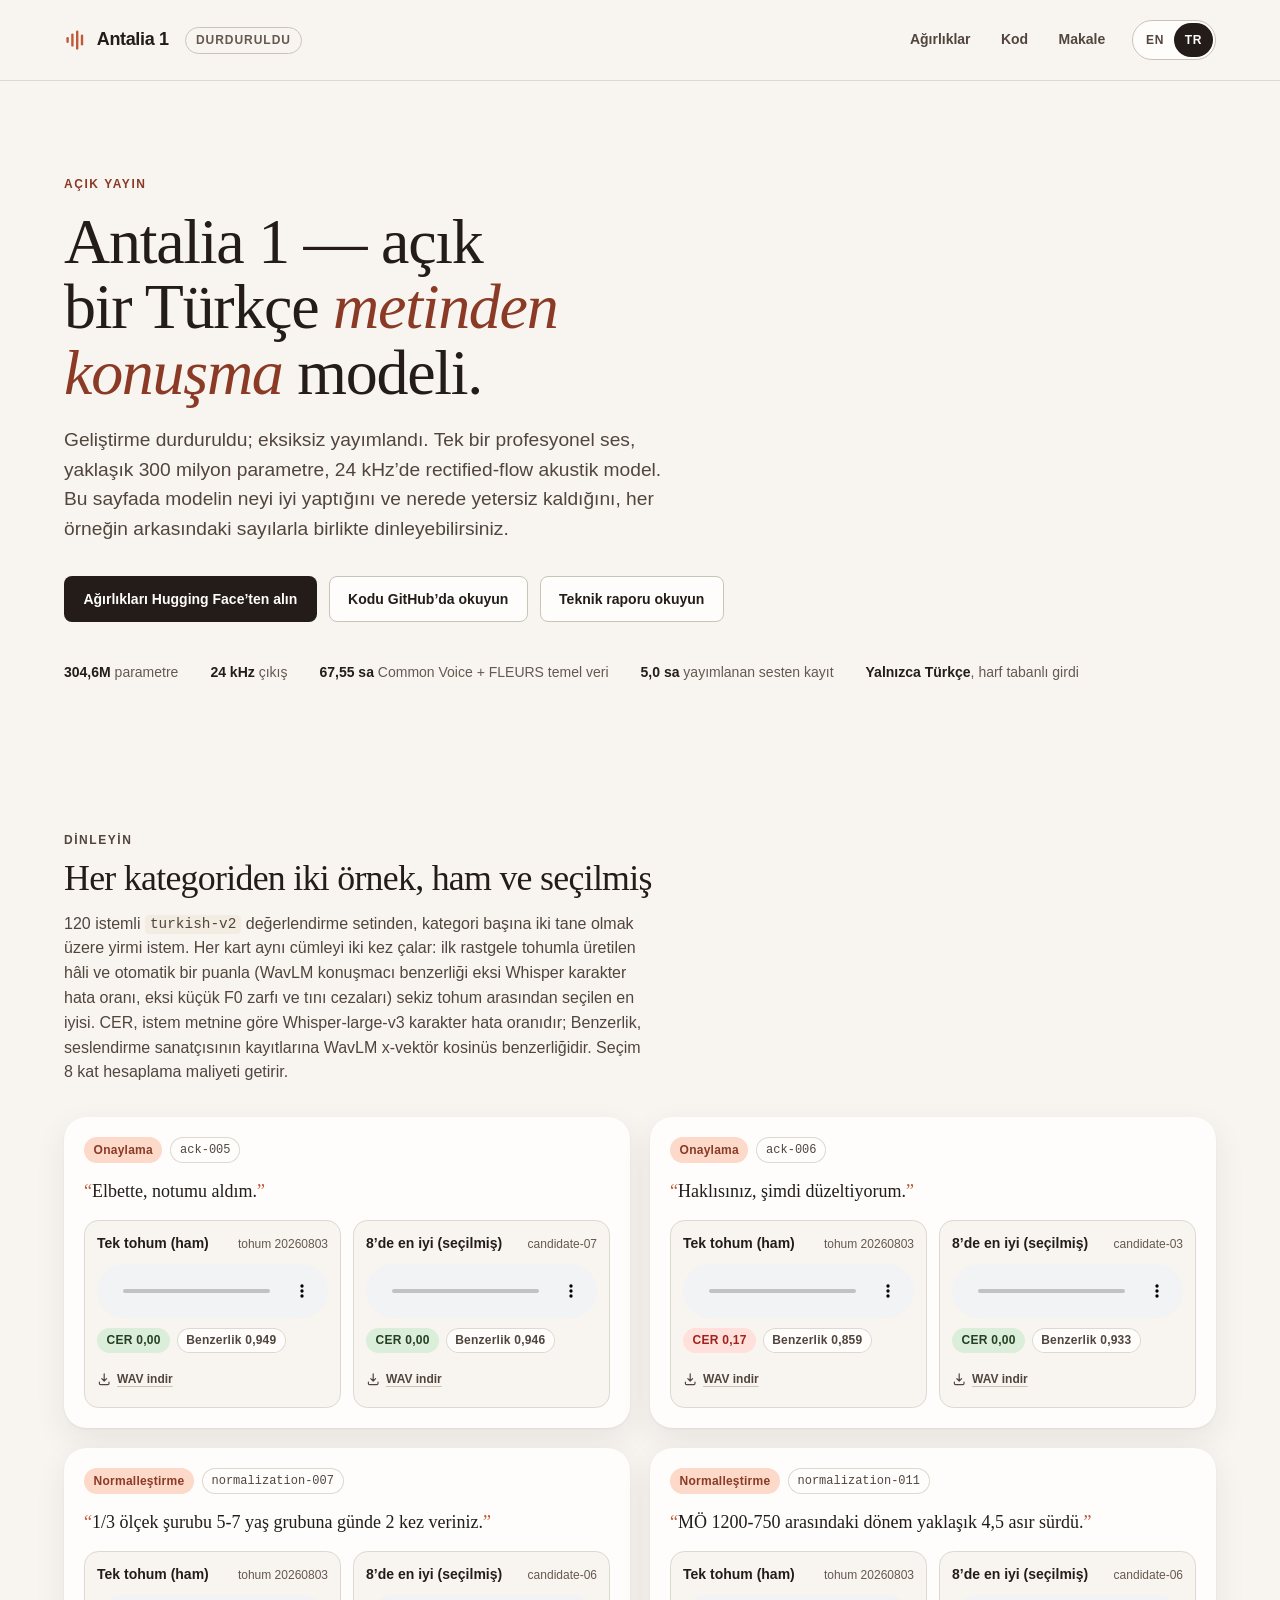
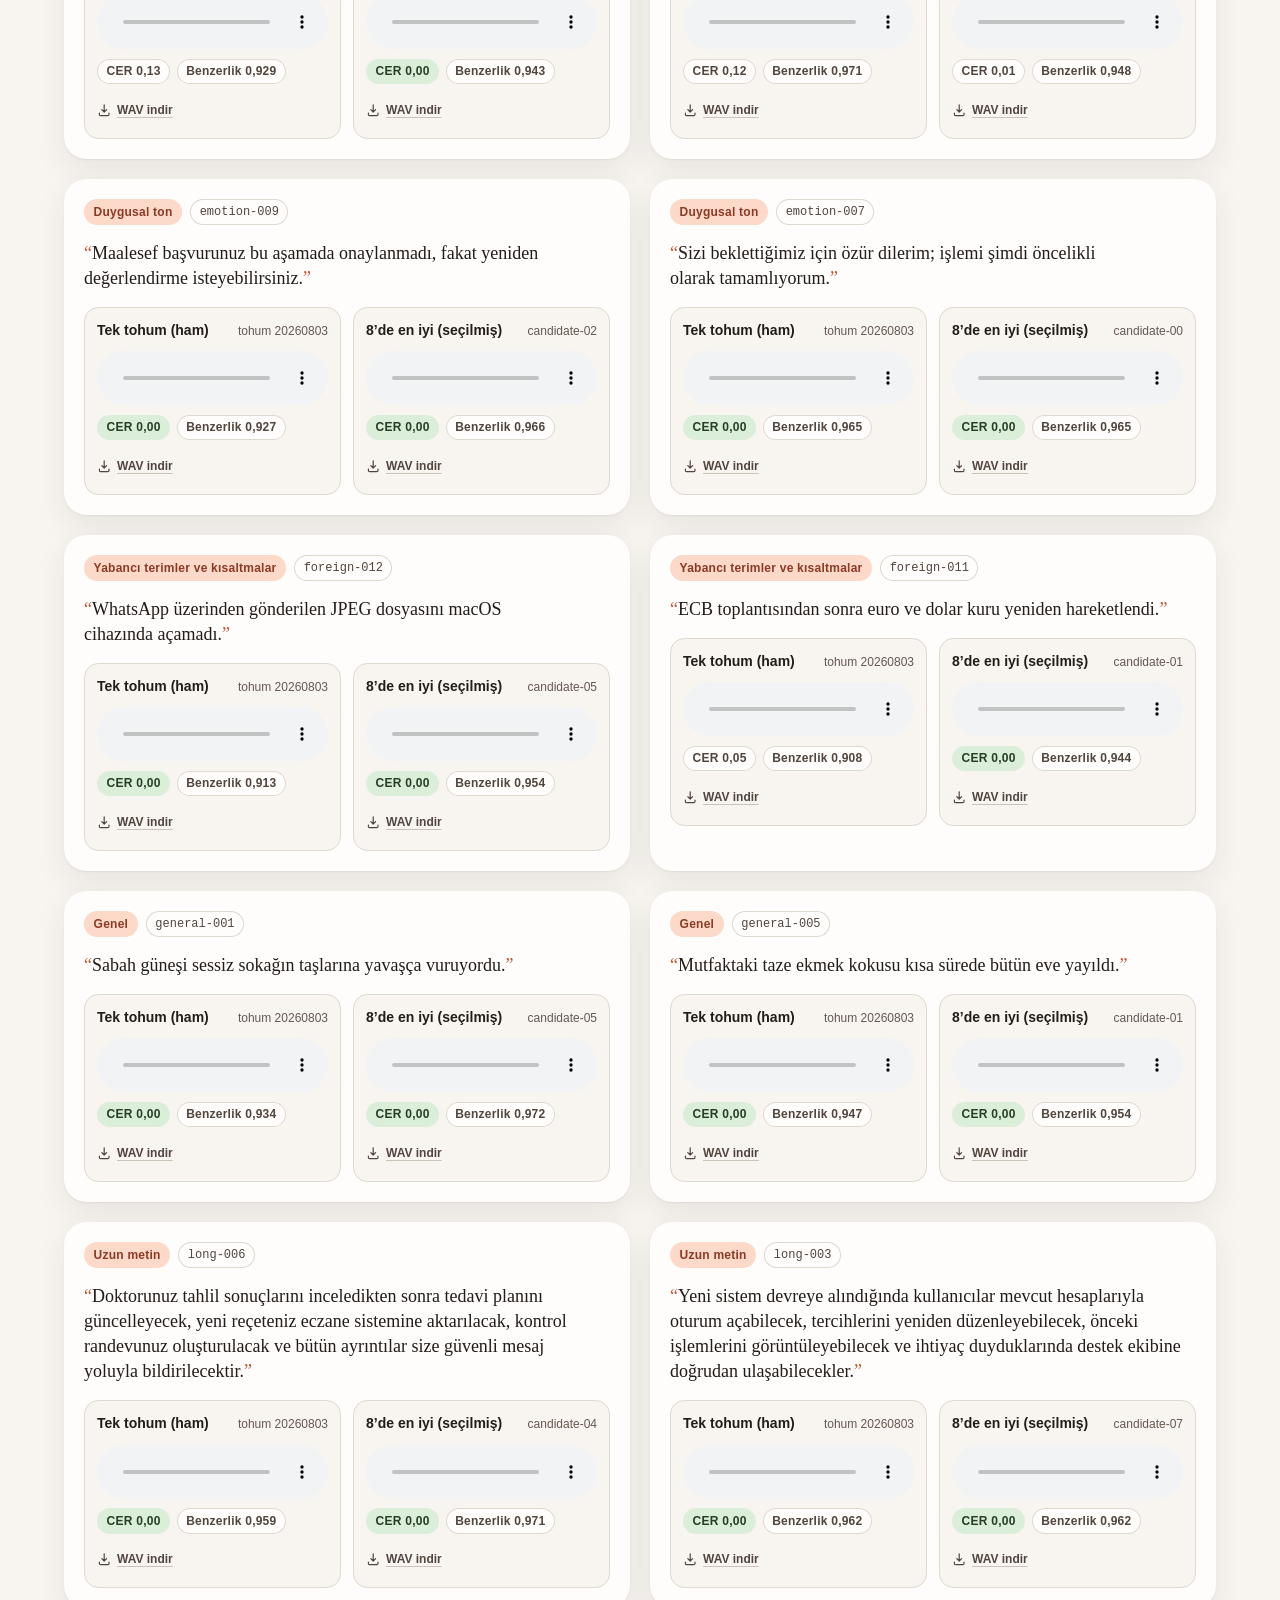
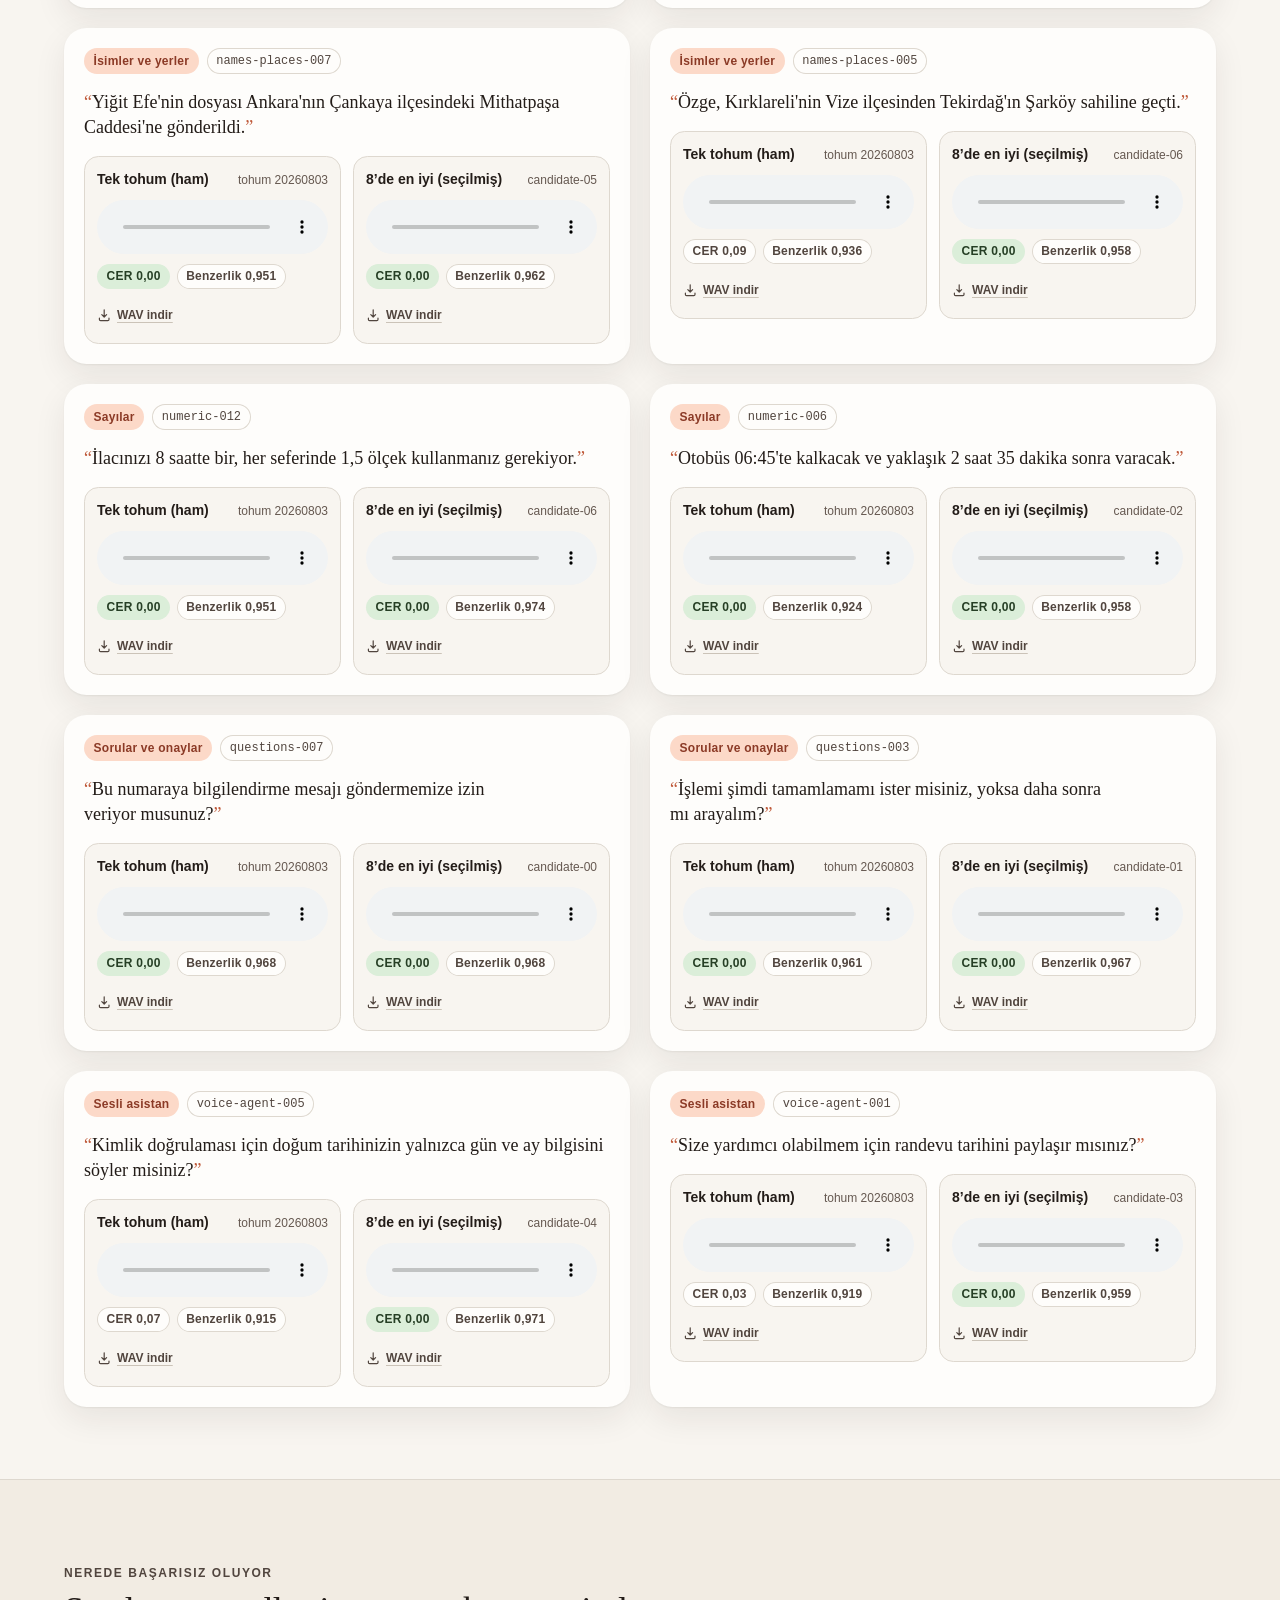
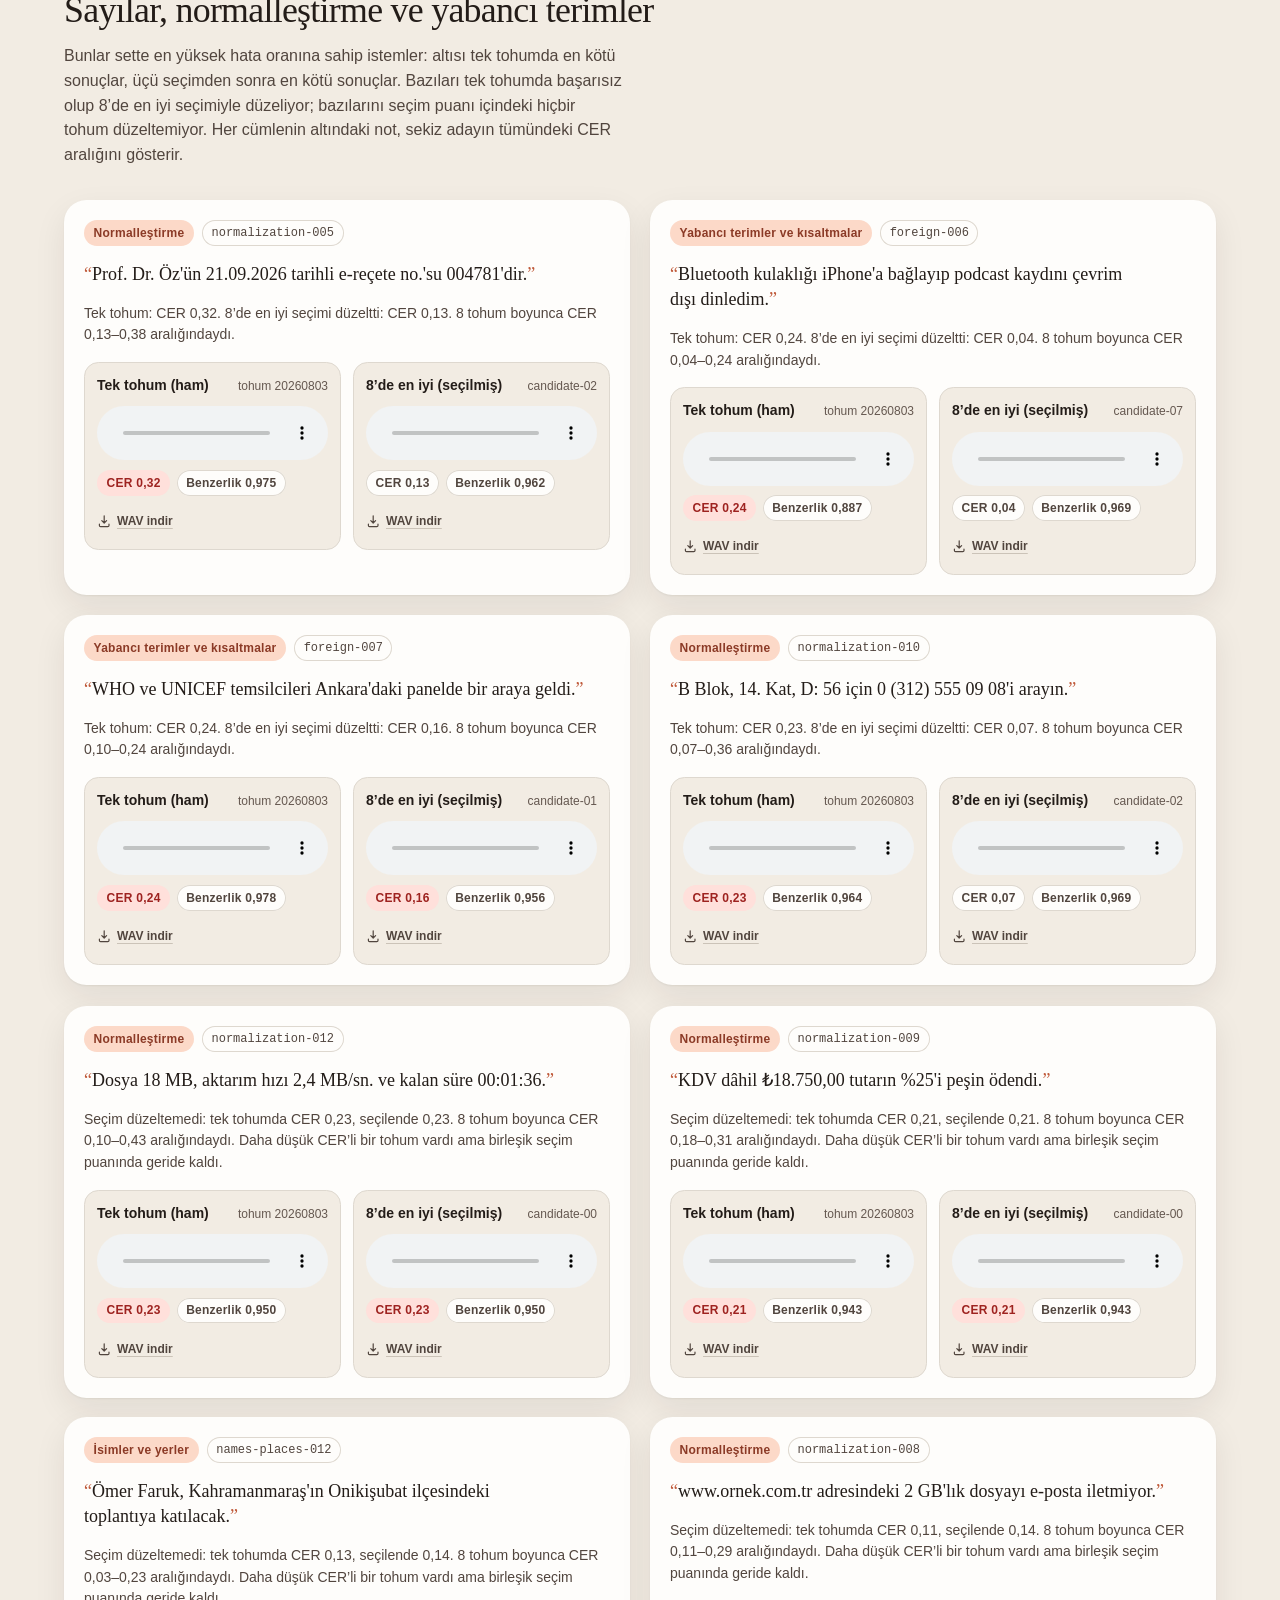
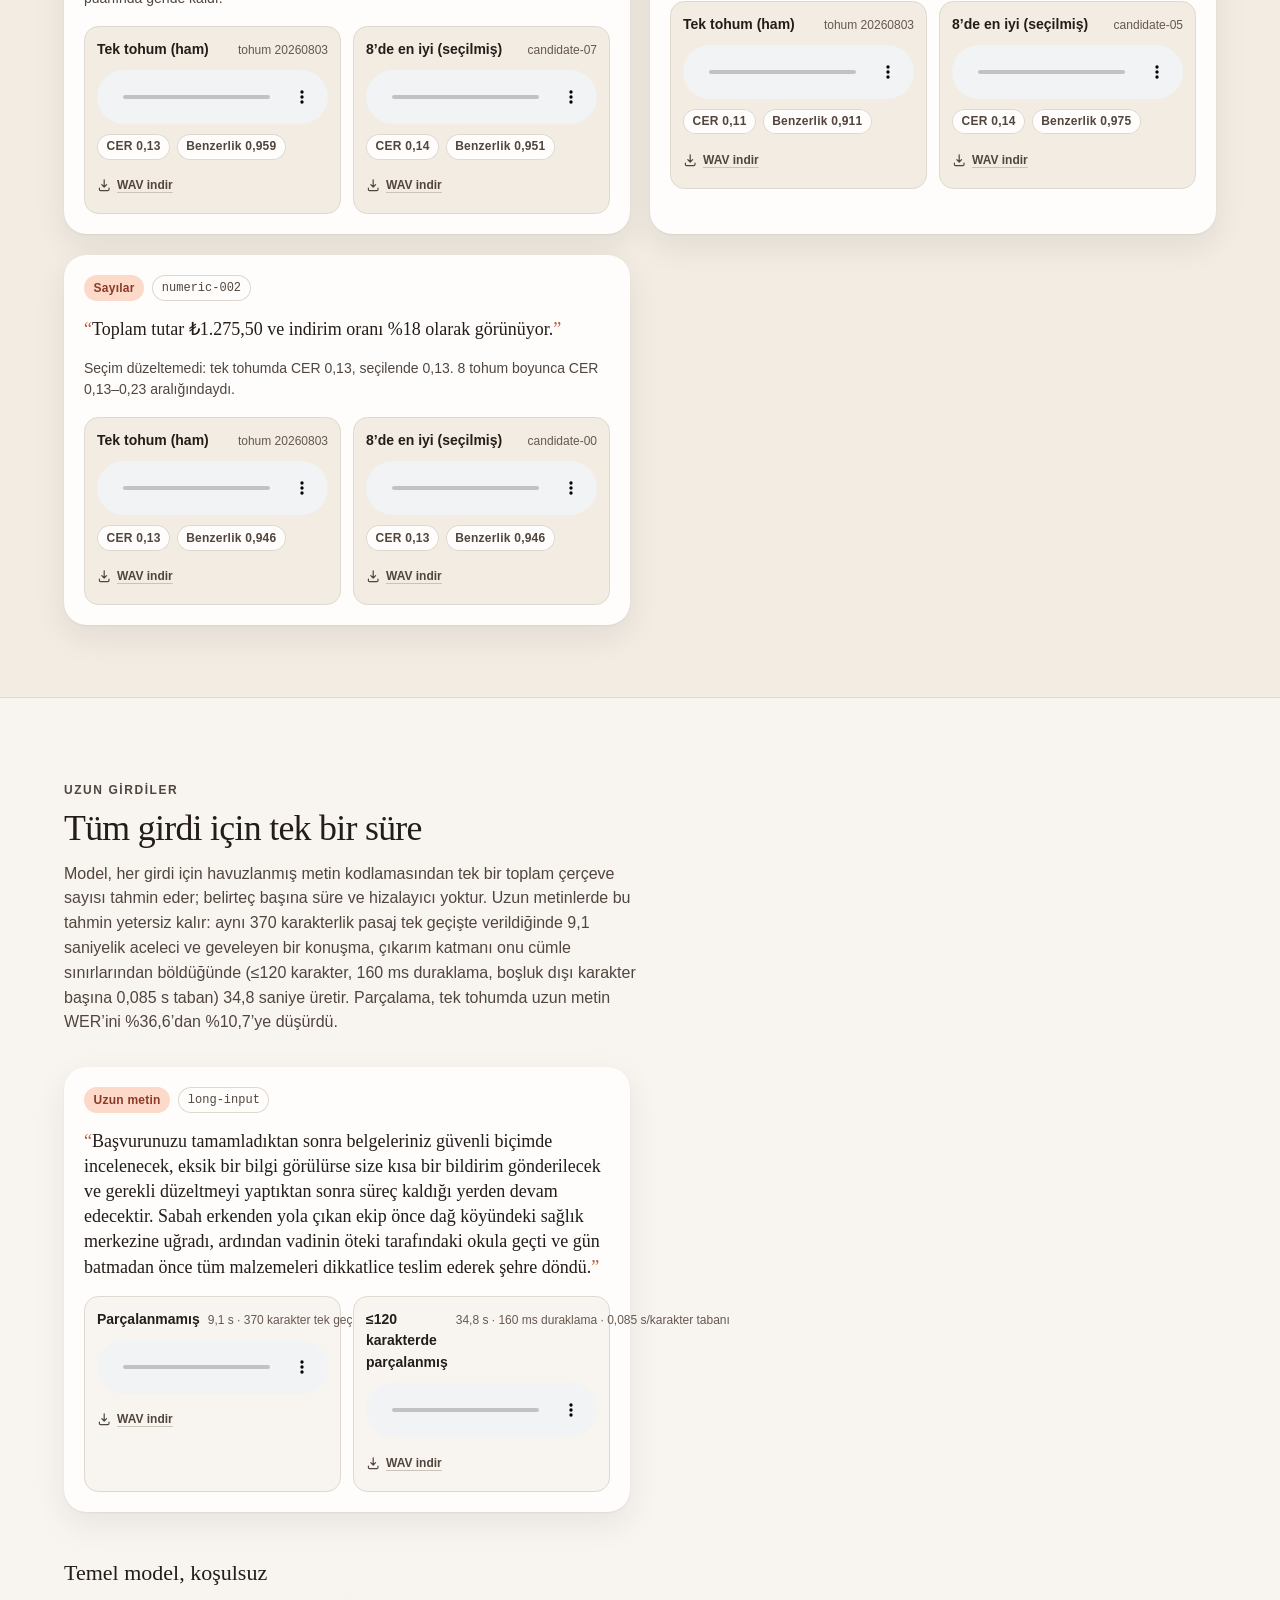
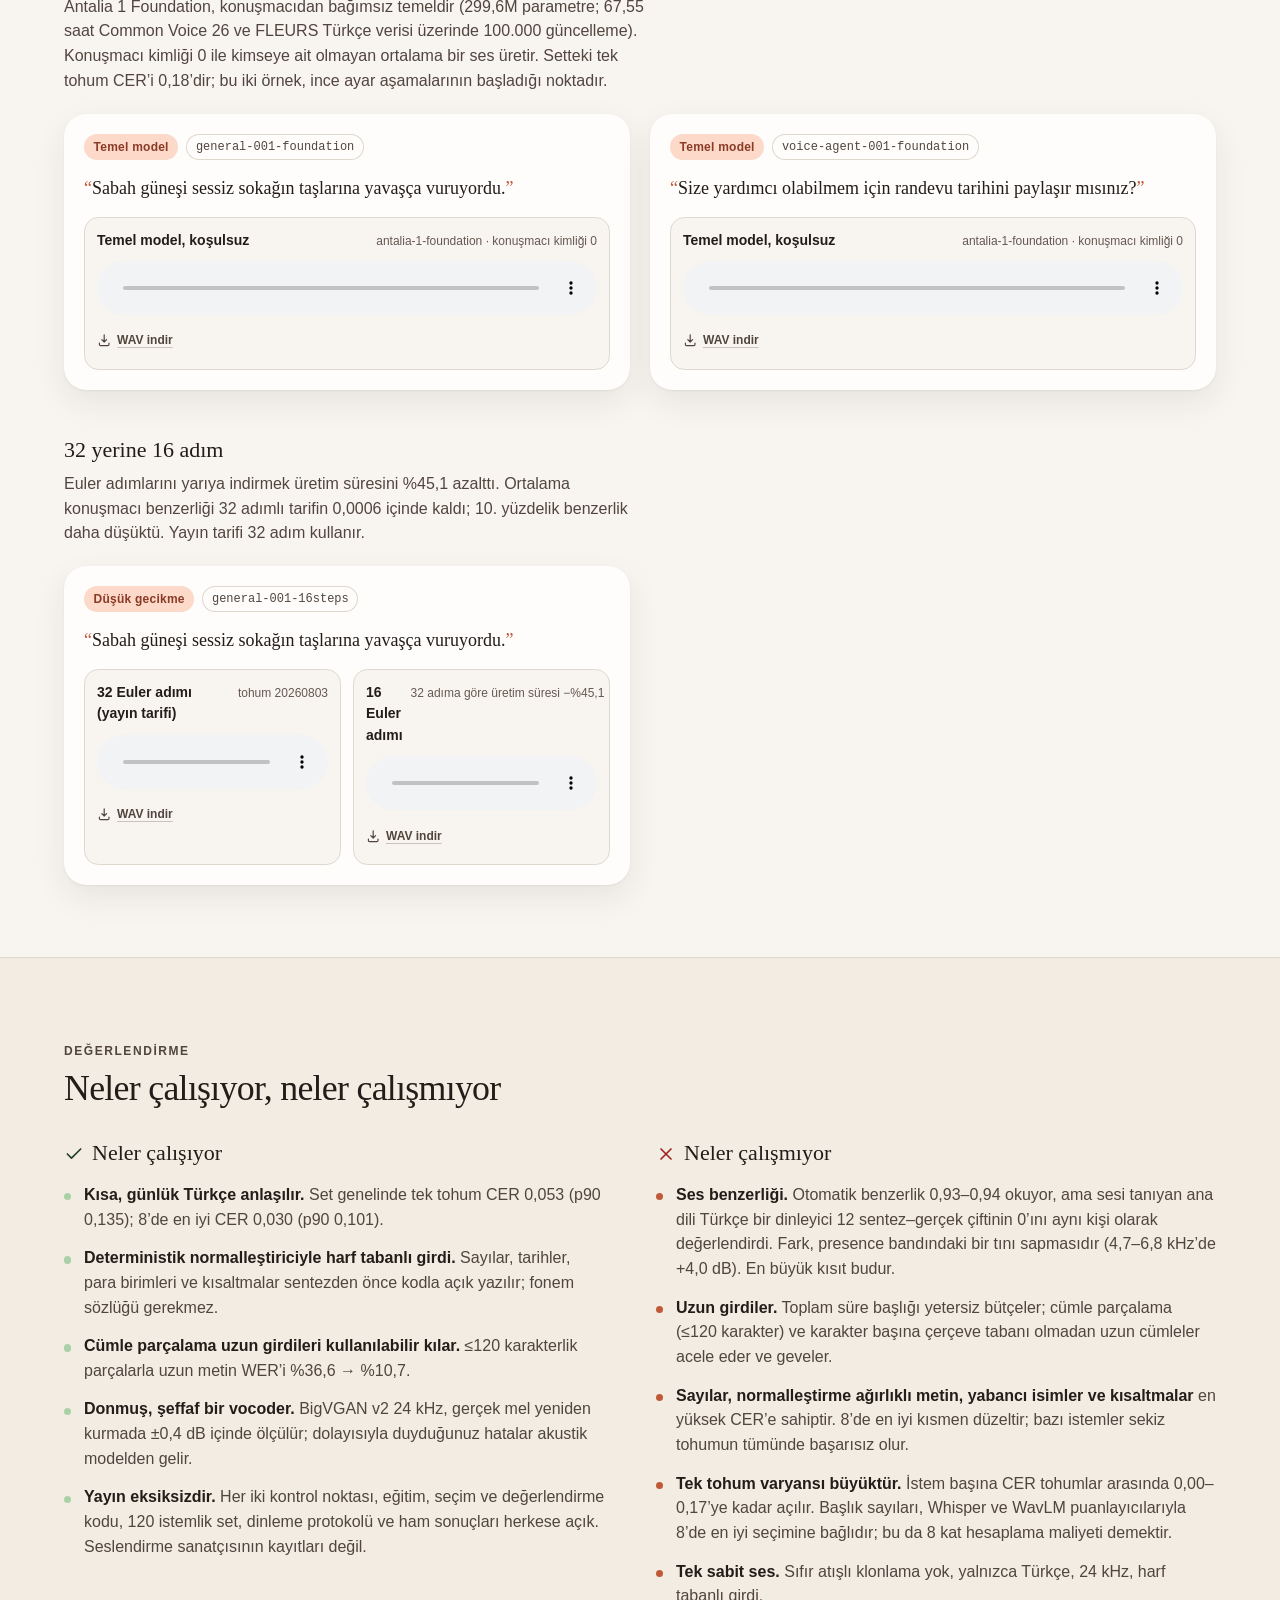
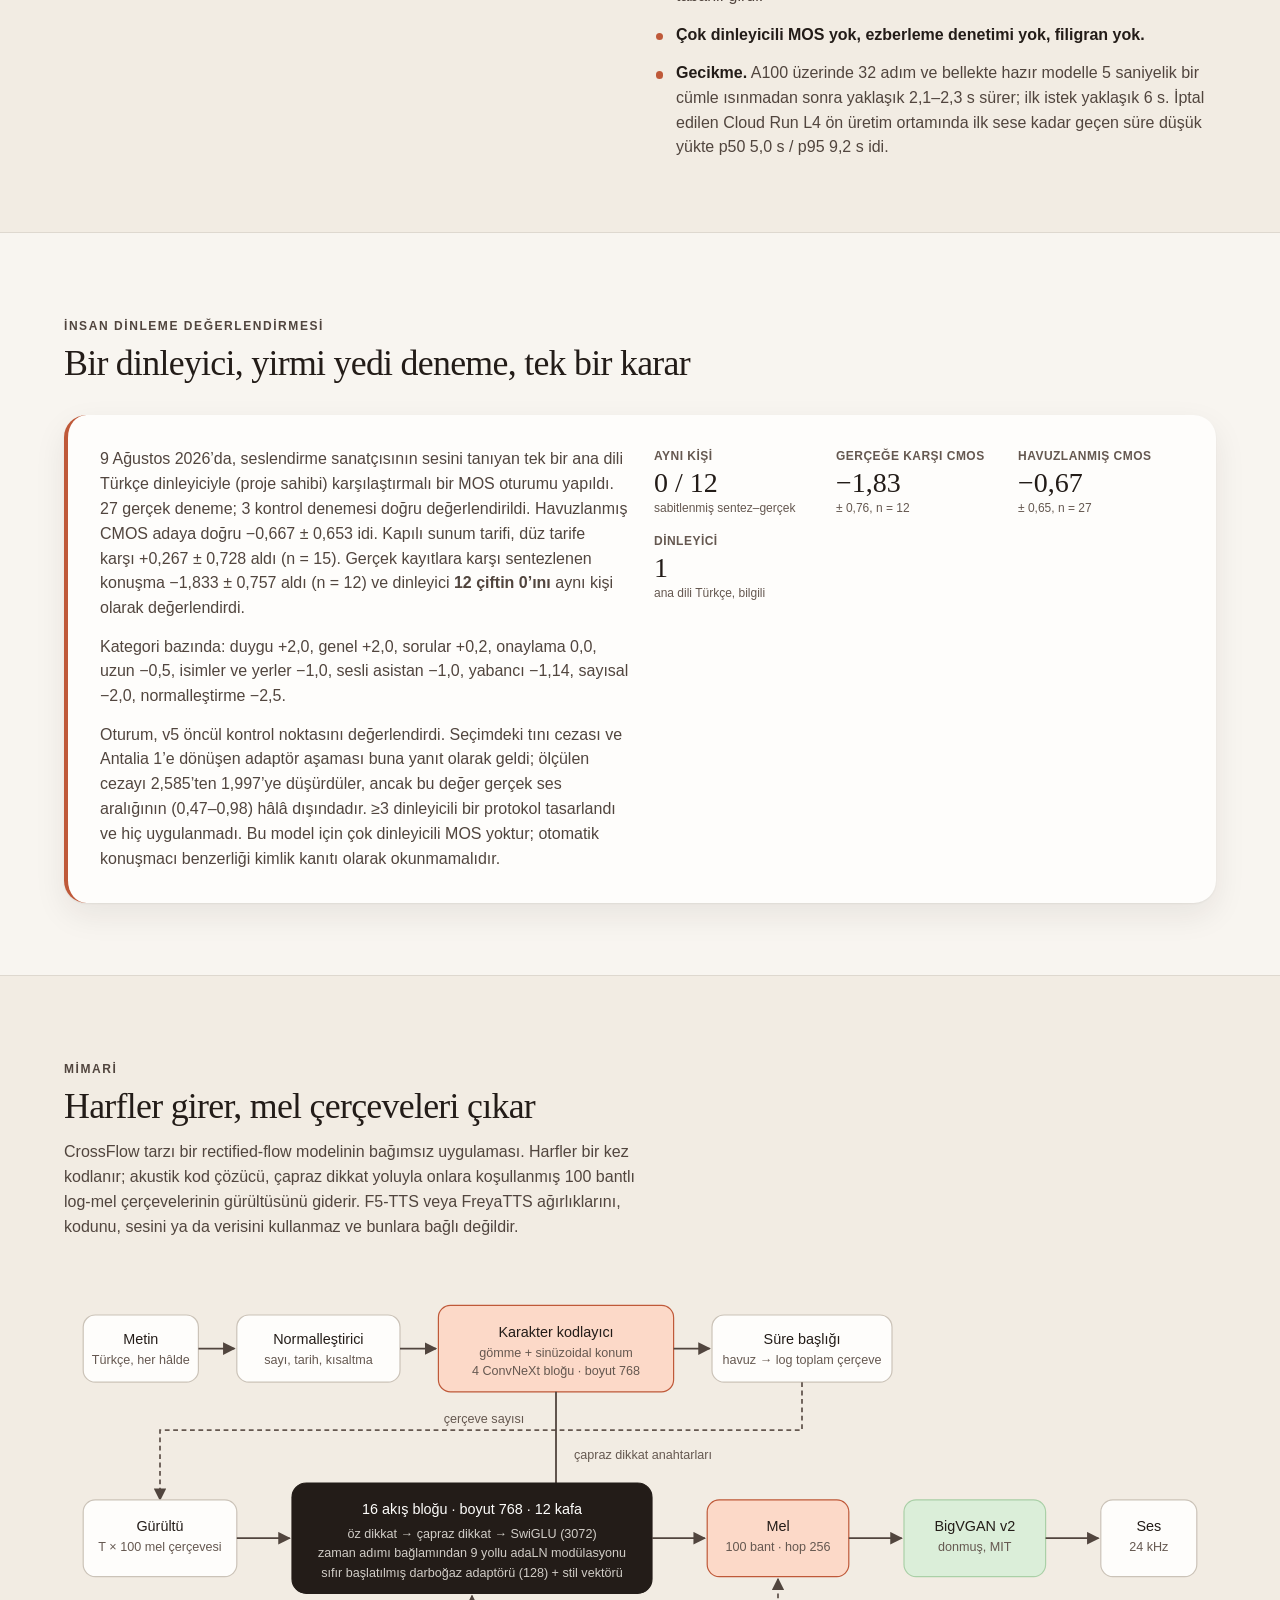
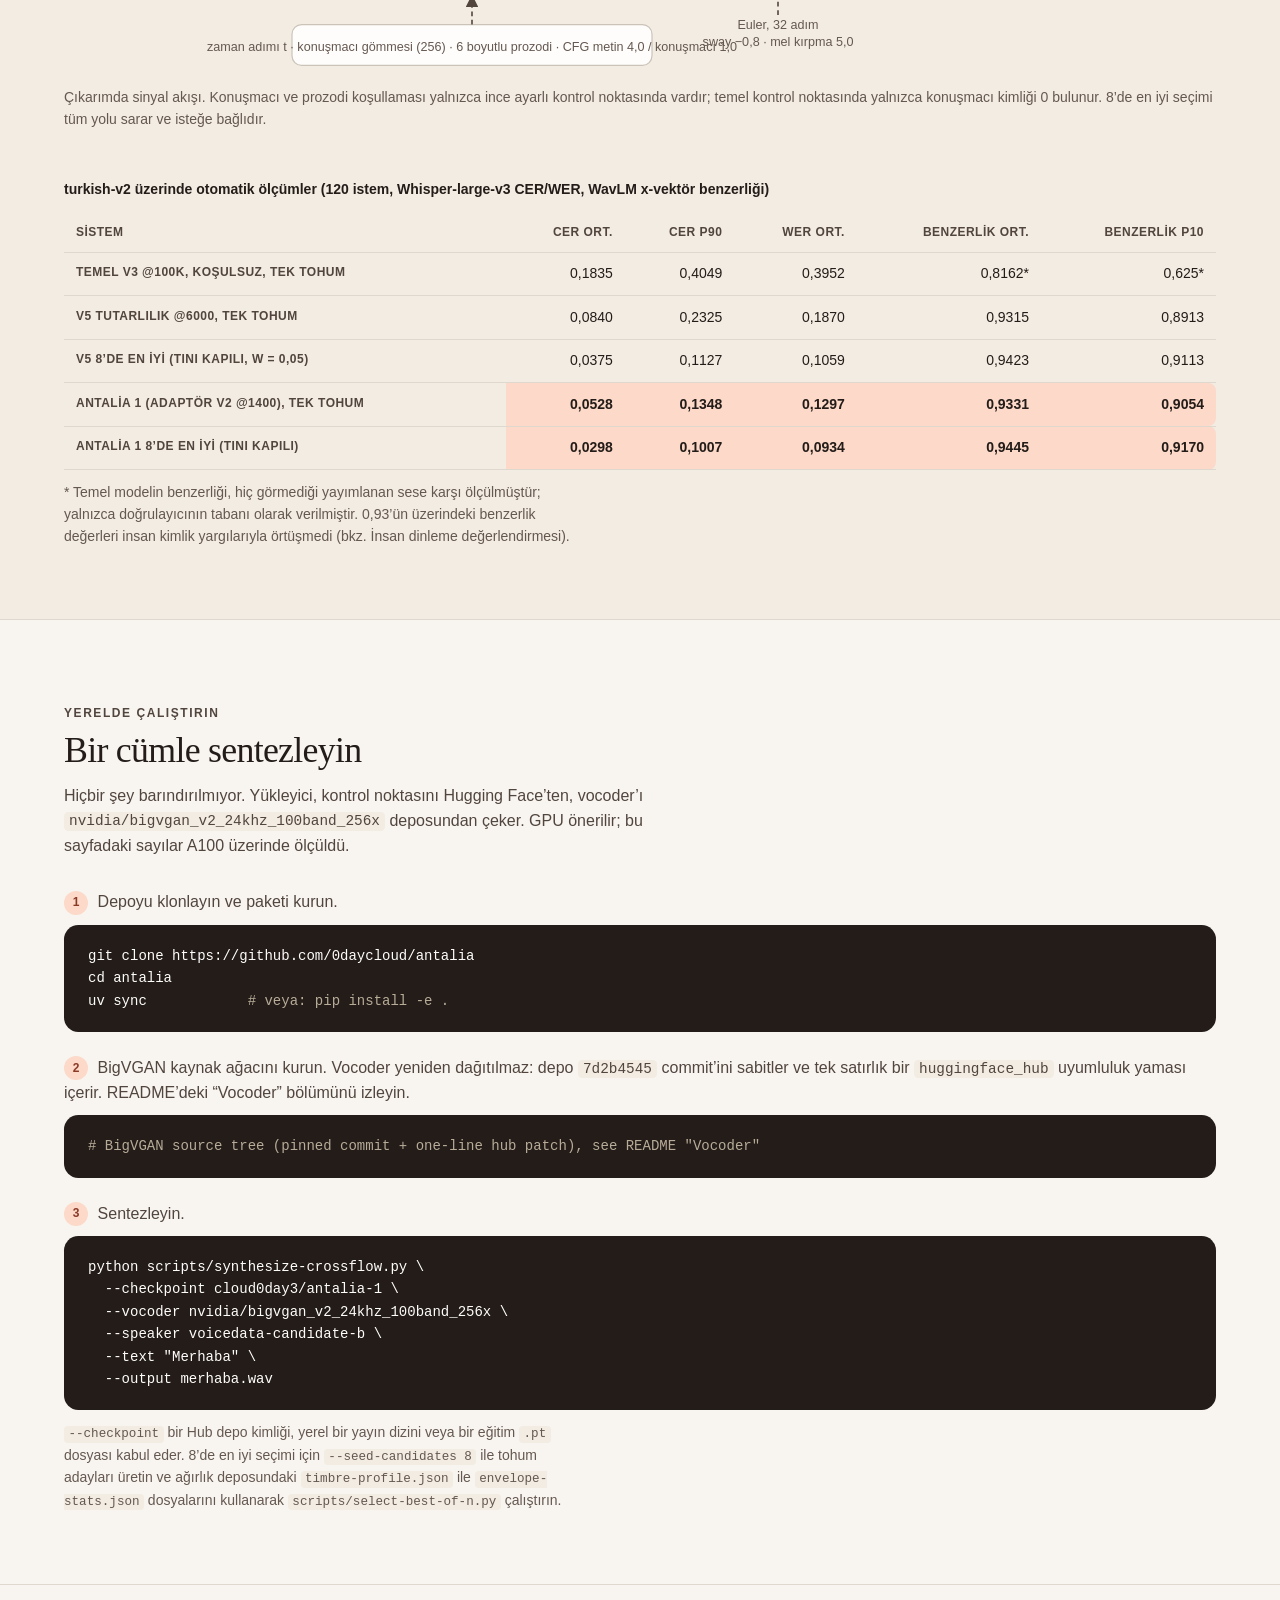
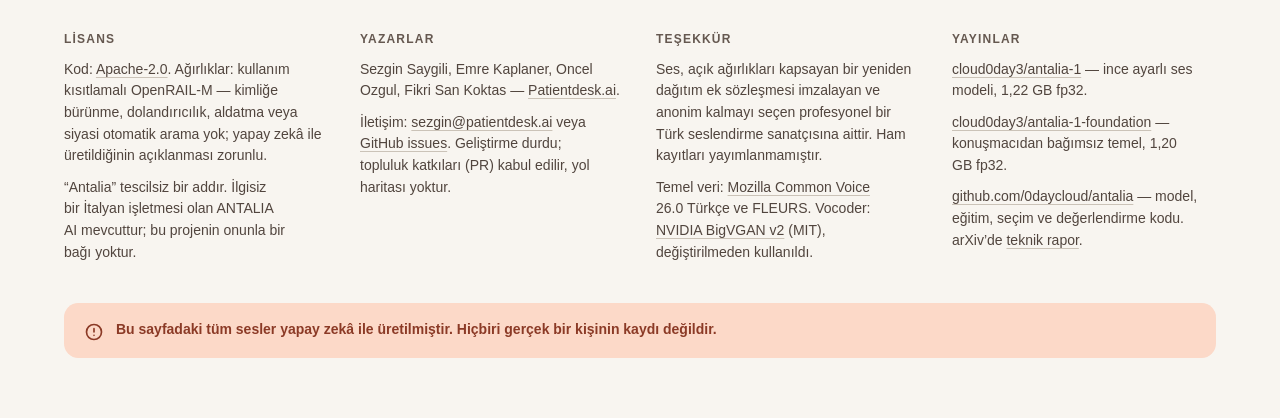
==== site/tr/index.html @ 6d416318 "Add sample gallery site and Pages deployment Static page (English and Turkish) pairing each prompt's" ====
<!doctype html>
<html lang="tr">
<head>
  <meta charset="utf-8">
  <meta name="viewport" content="width=device-width, initial-scale=1">
  <meta name="color-scheme" content="light">
  <meta name="theme-color" content="#f6f3ee">
  <title>Antalia 1 — açık bir Türkçe metinden konuşma modeli</title>
  <meta name="description" content="Antalia 1, tek sesli, açık bir Türkçe metinden konuşma modelidir (~300M parametre, rectified flow, 24 kHz). Geliştirme durduruldu; ağırlıklar, kod ve değerlendirme eksiksiz yayımlandı.">
  <link rel="alternate" hreflang="en" href="../">
  <link rel="alternate" hreflang="tr" href="./">
  <link rel="icon" href="data:image/svg+xml,%3Csvg xmlns='http://www.w3.org/2000/svg' viewBox='0 0 40 40'%3E%3Crect x='4' y='15' width='4' height='10' rx='2' fill='%23a85a3a'/%3E%3Crect x='12' y='9' width='4' height='22' rx='2' fill='%23a85a3a'/%3E%3Crect x='20' y='4' width='4' height='32' rx='2' fill='%23a85a3a'/%3E%3Crect x='28' y='11' width='4' height='18' rx='2' fill='%23a85a3a'/%3E%3C/svg%3E">
  <link rel="stylesheet" href="../styles.css">
</head>
<body>
  <a class="skip-link" href="#main">İçeriğe geç</a>

  <header class="site-header">
    <div class="shell header-inner">
      <a class="brand" href="./" aria-label="Antalia 1, ana sayfa">
        <svg viewBox="0 0 40 40" fill="none" aria-hidden="true">
          <rect x="4" y="15" width="4" height="10" rx="2" fill="currentColor"/>
          <rect x="12" y="9" width="4" height="22" rx="2" fill="currentColor"/>
          <rect x="20" y="4" width="4" height="32" rx="2" fill="currentColor"/>
          <rect x="28" y="11" width="4" height="18" rx="2" fill="currentColor"/>
        </svg>
        <span>Antalia 1</span>
        <span class="brand-status">Durduruldu</span>
      </a>
      <nav class="site-nav" aria-label="Proje bağlantıları">
        <a href="https://huggingface.co/cloud0day3/antalia-1">Ağırlıklar</a>
        <a href="https://github.com/0daycloud/antalia">Kod</a>
        <a href="https://arxiv.org/abs/TODO">Makale</a>
        <div class="lang-switch" aria-label="Dil">
          <a href="../" lang="en" hreflang="en" aria-label="English">EN</a>
          <span aria-current="page" lang="tr">TR</span>
        </div>
      </nav>
    </div>
  </header>

  <main id="main" data-gallery="../gallery.json" data-audio-base="../audio/" data-lang="tr">

    <section class="hero shell" aria-labelledby="hero-title">
      <p class="eyebrow">Açık yayın</p>
      <h1 id="hero-title">Antalia 1 — açık bir Türkçe <em>metinden konuşma</em> modeli.</h1>
      <p class="lede">Geliştirme durduruldu; eksiksiz yayımlandı. Tek bir profesyonel ses, yaklaşık 300 milyon parametre, 24 kHz’de rectified-flow akustik model. Bu sayfada modelin neyi iyi yaptığını ve nerede yetersiz kaldığını, her örneğin arkasındaki sayılarla birlikte dinleyebilirsiniz.</p>
      <div class="button-row">
        <a class="button button--dark" href="https://huggingface.co/cloud0day3/antalia-1">Ağırlıkları Hugging Face’ten alın</a>
        <a class="button button--ghost" href="https://github.com/0daycloud/antalia">Kodu GitHub’da okuyun</a>
        <a class="button button--ghost" href="https://arxiv.org/abs/TODO">Teknik raporu okuyun</a>
      </div>
      <ul class="hero-facts" aria-label="Temel bilgiler">
        <li><strong>304,6M</strong> parametre</li>
        <li><strong>24 kHz</strong> çıkış</li>
        <li><strong>67,55 sa</strong> Common Voice + FLEURS temel veri</li>
        <li><strong>5,0 sa</strong> yayımlanan sesten kayıt</li>
        <li><strong>Yalnızca Türkçe</strong>, harf tabanlı girdi</li>
      </ul>
    </section>

    <section class="section" id="listen" aria-labelledby="listen-title">
      <div class="shell">
        <div class="section-head">
          <p class="eyebrow">Dinleyin</p>
          <h2 id="listen-title">Her kategoriden iki örnek, ham ve seçilmiş</h2>
          <p>120 istemli <code>turkish-v2</code> değerlendirme setinden, kategori başına iki tane olmak üzere yirmi istem. Her kart aynı cümleyi iki kez çalar: ilk rastgele tohumla üretilen hâli ve otomatik bir puanla (WavLM konuşmacı benzerliği eksi Whisper karakter hata oranı, eksi küçük F0 zarfı ve tını cezaları) sekiz tohum arasından seçilen en iyisi. CER, istem metnine göre Whisper-large-v3 karakter hata oranıdır; Benzerlik, seslendirme sanatçısının kayıtlarına WavLM x-vektör kosinüs benzerliğidir. Seçim 8 kat hesaplama maliyeti getirir.</p>
        </div>
        <div class="card-grid" id="showcase-grid" data-gallery-container></div>
      </div>
    </section>

    <section class="section section--tint" id="failures" aria-labelledby="failures-title">
      <div class="shell">
        <div class="section-head">
          <p class="eyebrow">Nerede başarısız oluyor</p>
          <h2 id="failures-title">Sayılar, normalleştirme ve yabancı terimler</h2>
          <p>Bunlar sette en yüksek hata oranına sahip istemler: altısı tek tohumda en kötü sonuçlar, üçü seçimden sonra en kötü sonuçlar. Bazıları tek tohumda başarısız olup 8’de en iyi seçimiyle düzeliyor; bazılarını seçim puanı içindeki hiçbir tohum düzeltemiyor. Her cümlenin altındaki not, sekiz adayın tümündeki CER aralığını gösterir.</p>
        </div>
        <div class="card-grid" id="failures-grid" data-gallery-container></div>
      </div>
    </section>

    <section class="section" id="long-inputs" aria-labelledby="long-title">
      <div class="shell">
        <div class="section-head">
          <p class="eyebrow">Uzun girdiler</p>
          <h2 id="long-title">Tüm girdi için tek bir süre</h2>
          <p>Model, her girdi için havuzlanmış metin kodlamasından tek bir toplam çerçeve sayısı tahmin eder; belirteç başına süre ve hizalayıcı yoktur. Uzun metinlerde bu tahmin yetersiz kalır: aynı 370 karakterlik pasaj tek geçişte verildiğinde 9,1 saniyelik aceleci ve geveleyen bir konuşma, çıkarım katmanı onu cümle sınırlarından böldüğünde (≤120 karakter, 160 ms duraklama, boşluk dışı karakter başına 0,085 s taban) 34,8 saniye üretir. Parçalama, tek tohumda uzun metin WER’ini %36,6’dan %10,7’ye düşürdü.</p>
        </div>
        <div class="card-grid" id="long-grid" data-gallery-container></div>

        <div class="subsection" id="foundation">
          <h3>Temel model, koşulsuz</h3>
          <p>Antalia 1 Foundation, konuşmacıdan bağımsız temeldir (299,6M parametre; 67,55 saat Common Voice 26 ve FLEURS Türkçe verisi üzerinde 100.000 güncelleme). Konuşmacı kimliği 0 ile kimseye ait olmayan ortalama bir ses üretir. Setteki tek tohum CER’i 0,18’dir; bu iki örnek, ince ayar aşamalarının başladığı noktadır.</p>
          <div class="card-grid" id="foundation-grid" data-gallery-container></div>
        </div>

        <div class="subsection" id="steps">
          <h3>32 yerine 16 adım</h3>
          <p>Euler adımlarını yarıya indirmek üretim süresini %45,1 azalttı. Ortalama konuşmacı benzerliği 32 adımlı tarifin 0,0006 içinde kaldı; 10. yüzdelik benzerlik daha düşüktü. Yayın tarifi 32 adım kullanır.</p>
          <div class="card-grid" id="steps-grid" data-gallery-container></div>
        </div>
      </div>
    </section>

    <section class="section section--tint" id="works" aria-labelledby="works-title">
      <div class="shell">
        <div class="section-head">
          <p class="eyebrow">Değerlendirme</p>
          <h2 id="works-title">Neler çalışıyor, neler çalışmıyor</h2>
        </div>
        <div class="columns columns--works">
          <div>
            <h3 class="h3-good"><svg viewBox="0 0 24 24" fill="none" stroke="currentColor" stroke-width="2" stroke-linecap="round" stroke-linejoin="round" aria-hidden="true"><path d="M20 6 9 17l-5-5"/></svg>Neler çalışıyor</h3>
            <ul class="fact-list fact-list--good">
              <li><strong>Kısa, günlük Türkçe anlaşılır.</strong> Set genelinde tek tohum CER 0,053 (p90 0,135); 8’de en iyi CER 0,030 (p90 0,101).</li>
              <li><strong>Deterministik normalleştiriciyle harf tabanlı girdi.</strong> Sayılar, tarihler, para birimleri ve kısaltmalar sentezden önce kodla açık yazılır; fonem sözlüğü gerekmez.</li>
              <li><strong>Cümle parçalama uzun girdileri kullanılabilir kılar.</strong> ≤120 karakterlik parçalarla uzun metin WER’i %36,6 → %10,7.</li>
              <li><strong>Donmuş, şeffaf bir vocoder.</strong> BigVGAN v2 24 kHz, gerçek mel yeniden kurmada ±0,4 dB içinde ölçülür; dolayısıyla duyduğunuz hatalar akustik modelden gelir.</li>
              <li><strong>Yayın eksiksizdir.</strong> Her iki kontrol noktası, eğitim, seçim ve değerlendirme kodu, 120 istemlik set, dinleme protokolü ve ham sonuçları herkese açık. Seslendirme sanatçısının kayıtları değil.</li>
            </ul>
          </div>
          <div>
            <h3 class="h3-bad"><svg viewBox="0 0 24 24" fill="none" stroke="currentColor" stroke-width="2" stroke-linecap="round" stroke-linejoin="round" aria-hidden="true"><path d="M18 6 6 18M6 6l12 12"/></svg>Neler çalışmıyor</h3>
            <ul class="fact-list fact-list--bad">
              <li><strong>Ses benzerliği.</strong> Otomatik benzerlik 0,93–0,94 okuyor, ama sesi tanıyan ana dili Türkçe bir dinleyici 12 sentez–gerçek çiftinin 0’ını aynı kişi olarak değerlendirdi. Fark, presence bandındaki bir tını sapmasıdır (4,7–6,8 kHz’de +4,0 dB). En büyük kısıt budur.</li>
              <li><strong>Uzun girdiler.</strong> Toplam süre başlığı yetersiz bütçeler; cümle parçalama (≤120 karakter) ve karakter başına çerçeve tabanı olmadan uzun cümleler acele eder ve geveler.</li>
              <li><strong>Sayılar, normalleştirme ağırlıklı metin, yabancı isimler ve kısaltmalar</strong> en yüksek CER’e sahiptir. 8’de en iyi kısmen düzeltir; bazı istemler sekiz tohumun tümünde başarısız olur.</li>
              <li><strong>Tek tohum varyansı büyüktür.</strong> İstem başına CER tohumlar arasında 0,00–0,17’ye kadar açılır. Başlık sayıları, Whisper ve WavLM puanlayıcılarıyla 8’de en iyi seçimine bağlıdır; bu da 8 kat hesaplama maliyeti demektir.</li>
              <li><strong>Tek sabit ses.</strong> Sıfır atışlı klonlama yok, yalnızca Türkçe, 24 kHz, harf tabanlı girdi.</li>
              <li><strong>Çok dinleyicili MOS yok, ezberleme denetimi yok, filigran yok.</strong></li>
              <li><strong>Gecikme.</strong> A100 üzerinde 32 adım ve bellekte hazır modelle 5 saniyelik bir cümle ısınmadan sonra yaklaşık 2,1–2,3 s sürer; ilk istek yaklaşık 6 s. İptal edilen Cloud Run L4 ön üretim ortamında ilk sese kadar geçen süre düşük yükte p50 5,0 s / p95 9,2 s idi.</li>
            </ul>
          </div>
        </div>
      </div>
    </section>

    <section class="section" id="listening" aria-labelledby="listening-title">
      <div class="shell">
        <div class="section-head">
          <p class="eyebrow">İnsan dinleme değerlendirmesi</p>
          <h2 id="listening-title">Bir dinleyici, yirmi yedi deneme, tek bir karar</h2>
        </div>
        <div class="callout">
          <div>
            <p>9 Ağustos 2026’da, seslendirme sanatçısının sesini tanıyan tek bir ana dili Türkçe dinleyiciyle (proje sahibi) karşılaştırmalı bir MOS oturumu yapıldı. 27 gerçek deneme; 3 kontrol denemesi doğru değerlendirildi. Havuzlanmış CMOS adaya doğru −0,667 ± 0,653 idi. Kapılı sunum tarifi, düz tarife karşı +0,267 ± 0,728 aldı (n = 15). Gerçek kayıtlara karşı sentezlenen konuşma −1,833 ± 0,757 aldı (n = 12) ve dinleyici <strong>12 çiftin 0’ını</strong> aynı kişi olarak değerlendirdi.</p>
            <p>Kategori bazında: duygu +2,0, genel +2,0, sorular +0,2, onaylama 0,0, uzun −0,5, isimler ve yerler −1,0, sesli asistan −1,0, yabancı −1,14, sayısal −2,0, normalleştirme −2,5.</p>
            <p>Oturum, v5 öncül kontrol noktasını değerlendirdi. Seçimdeki tını cezası ve Antalia 1’e dönüşen adaptör aşaması buna yanıt olarak geldi; ölçülen cezayı 2,585’ten 1,997’ye düşürdüler, ancak bu değer gerçek ses aralığının (0,47–0,98) hâlâ dışındadır. ≥3 dinleyicili bir protokol tasarlandı ve hiç uygulanmadı. Bu model için çok dinleyicili MOS yoktur; otomatik konuşmacı benzerliği kimlik kanıtı olarak okunmamalıdır.</p>
          </div>
          <dl class="stat-grid">
            <div class="stat"><dt>Aynı kişi</dt><dd>0 / 12<small>sabitlenmiş sentez–gerçek</small></dd></div>
            <div class="stat"><dt>Gerçeğe karşı CMOS</dt><dd>−1,83<small>± 0,76, n = 12</small></dd></div>
            <div class="stat"><dt>Havuzlanmış CMOS</dt><dd>−0,67<small>± 0,65, n = 27</small></dd></div>
            <div class="stat"><dt>Dinleyici</dt><dd>1<small>ana dili Türkçe, bilgili</small></dd></div>
          </dl>
        </div>
      </div>
    </section>

    <section class="section section--tint" id="architecture" aria-labelledby="arch-title">
      <div class="shell">
        <div class="section-head">
          <p class="eyebrow">Mimari</p>
          <h2 id="arch-title">Harfler girer, mel çerçeveleri çıkar</h2>
          <p>CrossFlow tarzı bir rectified-flow modelinin bağımsız uygulaması. Harfler bir kez kodlanır; akustik kod çözücü, çapraz dikkat yoluyla onlara koşullanmış 100 bantlı log-mel çerçevelerinin gürültüsünü giderir. F5-TTS veya FreyaTTS ağırlıklarını, kodunu, sesini ya da verisini kullanmaz ve bunlara bağlı değildir.</p>
        </div>

        <figure class="diagram" aria-labelledby="diagram-caption">
          <svg viewBox="0 0 960 330" role="img" aria-labelledby="diagram-title diagram-desc">
            <title id="diagram-title">Antalia 1 sinyal akışı</title>
            <desc id="diagram-desc">Metin, Türkçe normalleştiriciden geçip dört ConvNeXt bloklu karakter kodlayıcıya girer. Kodlayıcı, toplam çerçeve sayısını tahmin eden süre başlığını besler ve 16 akış bloğuna çapraz dikkat anahtarları sağlar. Gürültü çerçeveleri ile metin koşullaması, her biri öz dikkat, çapraz dikkat, SwiGLU ileri besleme, zaman adımı ve konuşmacı bağlamından adaLN modülasyonu ve artık adaptör içeren akış bloklarından geçer. Çıktı, BigVGAN v2 tarafından 24 kHz dalga biçimine dönüştürülen 100 bantlı bir mel spektrogramdır.</desc>
            <defs>
              <marker id="arrowhead" viewBox="0 0 10 10" refX="9" refY="5" markerWidth="7" markerHeight="7" orient="auto-start-reverse">
                <path d="M0 0 10 5 0 10z" style="fill: oklch(0.4 0.02 52)"/>
              </marker>
            </defs>

            <rect class="box" x="16" y="30" width="96" height="56" rx="10"/>
            <text x="64" y="54" text-anchor="middle">Metin</text>
            <text x="64" y="71" text-anchor="middle" class="small">Türkçe, her hâlde</text>

            <path class="arrow" d="M112 58h30"/>

            <rect class="box" x="144" y="30" width="136" height="56" rx="10"/>
            <text x="212" y="54" text-anchor="middle">Normalleştirici</text>
            <text x="212" y="71" text-anchor="middle" class="small">sayı, tarih, kısaltma</text>

            <path class="arrow" d="M280 58h30"/>

            <rect class="box box--accent" x="312" y="22" width="196" height="72" rx="10"/>
            <text x="410" y="48" text-anchor="middle">Karakter kodlayıcı</text>
            <text x="410" y="65" text-anchor="middle" class="small">gömme + sinüzoidal konum</text>
            <text x="410" y="80" text-anchor="middle" class="small">4 ConvNeXt bloğu · boyut 768</text>

            <path class="arrow" d="M508 58h30"/>

            <rect class="box" x="540" y="30" width="150" height="56" rx="10"/>
            <text x="615" y="54" text-anchor="middle">Süre başlığı</text>
            <text x="615" y="71" text-anchor="middle" class="small">havuz → log toplam çerçeve</text>

            <path class="arrow arrow--dashed" d="M615 86v40H80v58"/>
            <text x="350" y="120" text-anchor="middle" class="small">çerçeve sayısı</text>

            <path class="arrow" d="M410 94v112"/>
            <text x="425" y="150" class="small">çapraz dikkat anahtarları</text>

            <rect class="box" x="16" y="184" width="128" height="64" rx="10"/>
            <text x="80" y="210" text-anchor="middle">Gürültü</text>
            <text x="80" y="227" text-anchor="middle" class="small">T × 100 mel çerçevesi</text>

            <path class="arrow" d="M144 216h44"/>

            <rect class="box box--ink" x="190" y="170" width="300" height="92" rx="12"/>
            <text x="340" y="196" text-anchor="middle" class="on-ink">16 akış bloğu · boyut 768 · 12 kafa</text>
            <text x="340" y="216" text-anchor="middle" class="on-ink small">öz dikkat → çapraz dikkat → SwiGLU (3072)</text>
            <text x="340" y="232" text-anchor="middle" class="on-ink small">zaman adımı bağlamından 9 yollu adaLN modülasyonu</text>
            <text x="340" y="248" text-anchor="middle" class="on-ink small">sıfır başlatılmış darboğaz adaptörü (128) + stil vektörü</text>

            <path class="arrow" d="M490 216h44"/>

            <rect class="box box--accent" x="536" y="184" width="118" height="64" rx="10"/>
            <text x="595" y="210" text-anchor="middle">Mel</text>
            <text x="595" y="227" text-anchor="middle" class="small">100 bant · hop 256</text>

            <path class="arrow" d="M654 216h44"/>

            <rect class="box box--sage" x="700" y="184" width="118" height="64" rx="10"/>
            <text x="759" y="210" text-anchor="middle">BigVGAN v2</text>
            <text x="759" y="227" text-anchor="middle" class="small">donmuş, MIT</text>

            <path class="arrow" d="M818 216h44"/>

            <rect class="box" x="864" y="184" width="80" height="64" rx="10"/>
            <text x="904" y="210" text-anchor="middle">Ses</text>
            <text x="904" y="227" text-anchor="middle" class="small">24 kHz</text>

            <rect class="box" x="190" y="288" width="300" height="34" rx="8"/>
            <text x="340" y="310" text-anchor="middle" class="small">zaman adımı t · konuşmacı gömmesi (256) · 6 boyutlu prozodi · CFG metin 4,0 / konuşmacı 1,0</text>
            <path class="arrow arrow--dashed" d="M340 288v-24"/>

            <text x="595" y="292" text-anchor="middle" class="small">Euler, 32 adım</text>
            <text x="595" y="306" text-anchor="middle" class="small">sway −0,8 · mel kırpma 5,0</text>
            <path class="arrow arrow--dashed" d="M595 280v-30"/>
          </svg>
          <figcaption id="diagram-caption" class="diagram-caption">Çıkarımda sinyal akışı. Konuşmacı ve prozodi koşullaması yalnızca ince ayarlı kontrol noktasında vardır; temel kontrol noktasında yalnızca konuşmacı kimliği 0 bulunur. 8’de en iyi seçimi tüm yolu sarar ve isteğe bağlıdır.</figcaption>
        </figure>

        <div class="table-wrap">
          <table>
            <caption>turkish-v2 üzerinde otomatik ölçümler (120 istem, Whisper-large-v3 CER/WER, WavLM x-vektör benzerliği)</caption>
            <thead>
              <tr>
                <th scope="col">Sistem</th>
                <th scope="col" class="num">CER ort.</th>
                <th scope="col" class="num">CER p90</th>
                <th scope="col" class="num">WER ort.</th>
                <th scope="col" class="num">Benzerlik ort.</th>
                <th scope="col" class="num">Benzerlik p10</th>
              </tr>
            </thead>
            <tbody>
              <tr>
                <th scope="row">Temel v3 @100k, koşulsuz, tek tohum</th>
                <td class="num">0,1835</td><td class="num">0,4049</td><td class="num">0,3952</td><td class="num">0,8162*</td><td class="num">0,625*</td>
              </tr>
              <tr>
                <th scope="row">v5 tutarlılık @6000, tek tohum</th>
                <td class="num">0,0840</td><td class="num">0,2325</td><td class="num">0,1870</td><td class="num">0,9315</td><td class="num">0,8913</td>
              </tr>
              <tr>
                <th scope="row">v5 8’de en iyi (tını kapılı, w = 0,05)</th>
                <td class="num">0,0375</td><td class="num">0,1127</td><td class="num">0,1059</td><td class="num">0,9423</td><td class="num">0,9113</td>
              </tr>
              <tr class="is-release">
                <th scope="row">Antalia 1 (adaptör v2 @1400), tek tohum</th>
                <td class="num">0,0528</td><td class="num">0,1348</td><td class="num">0,1297</td><td class="num">0,9331</td><td class="num">0,9054</td>
              </tr>
              <tr class="is-release">
                <th scope="row">Antalia 1 8’de en iyi (tını kapılı)</th>
                <td class="num">0,0298</td><td class="num">0,1007</td><td class="num">0,0934</td><td class="num">0,9445</td><td class="num">0,9170</td>
              </tr>
            </tbody>
          </table>
          <p class="table-note">* Temel modelin benzerliği, hiç görmediği yayımlanan sese karşı ölçülmüştür; yalnızca doğrulayıcının tabanı olarak verilmiştir. 0,93’ün üzerindeki benzerlik değerleri insan kimlik yargılarıyla örtüşmedi (bkz. İnsan dinleme değerlendirmesi).</p>
        </div>
      </div>
    </section>

    <section class="section" id="run" aria-labelledby="run-title">
      <div class="shell">
        <div class="section-head">
          <p class="eyebrow">Yerelde çalıştırın</p>
          <h2 id="run-title">Bir cümle sentezleyin</h2>
          <p>Hiçbir şey barındırılmıyor. Yükleyici, kontrol noktasını Hugging Face’ten, vocoder’ı <code>nvidia/bigvgan_v2_24khz_100band_256x</code> deposundan çeker. GPU önerilir; bu sayfadaki sayılar A100 üzerinde ölçüldü.</p>
        </div>
        <ol class="run-steps">
          <li>
            <p>Depoyu klonlayın ve paketi kurun.</p>
<pre><code>git clone https://github.com/0daycloud/antalia
cd antalia
uv sync            <span class="cm"># veya: pip install -e .</span></code></pre>
          </li>
          <li>
            <p>BigVGAN kaynak ağacını kurun. Vocoder yeniden dağıtılmaz: depo <code>7d2b4545</code> commit’ini sabitler ve tek satırlık bir <code>huggingface_hub</code> uyumluluk yaması içerir. README’deki “Vocoder” bölümünü izleyin.</p>
<pre><code><span class="cm"># BigVGAN source tree (pinned commit + one-line hub patch), see README "Vocoder"</span></code></pre>
          </li>
          <li>
            <p>Sentezleyin.</p>
<pre><code>python scripts/synthesize-crossflow.py \
  --checkpoint cloud0day3/antalia-1 \
  --vocoder nvidia/bigvgan_v2_24khz_100band_256x \
  --speaker voicedata-candidate-b \
  --text "Merhaba" \
  --output merhaba.wav</code></pre>
          </li>
        </ol>
        <p class="table-note"><code>--checkpoint</code> bir Hub depo kimliği, yerel bir yayın dizini veya bir eğitim <code>.pt</code> dosyası kabul eder. 8’de en iyi seçimi için <code>--seed-candidates 8</code> ile tohum adayları üretin ve ağırlık deposundaki <code>timbre-profile.json</code> ile <code>envelope-stats.json</code> dosyalarını kullanarak <code>scripts/select-best-of-n.py</code> çalıştırın.</p>
      </div>
    </section>
  </main>

  <footer class="site-footer">
    <div class="shell">
      <div class="footer-grid">
        <div>
          <h2>Lisans</h2>
          <p>Kod: <a href="https://github.com/0daycloud/antalia">Apache-2.0</a>. Ağırlıklar: kullanım kısıtlamalı OpenRAIL-M — kimliğe bürünme, dolandırıcılık, aldatma veya siyasi otomatik arama yok; yapay zekâ ile üretildiğinin açıklanması zorunlu.</p>
          <p>“Antalia” tescilsiz bir addır. İlgisiz bir İtalyan işletmesi olan ANTALIA AI mevcuttur; bu projenin onunla bir bağı yoktur.</p>
        </div>
        <div>
          <h2>Yazarlar</h2>
          <p>Sezgin Saygili, Emre Kaplaner, Oncel Ozgul, Fikri San Koktas — <a href="https://patientdesk.ai">Patientdesk.ai</a>.</p>
          <p>İletişim: <a href="mailto:sezgin@patientdesk.ai">sezgin@patientdesk.ai</a> veya <a href="https://github.com/0daycloud/antalia/issues">GitHub issues</a>. Geliştirme durdu; topluluk katkıları (PR) kabul edilir, yol haritası yoktur.</p>
        </div>
        <div>
          <h2>Teşekkür</h2>
          <p>Ses, açık ağırlıkları kapsayan bir yeniden dağıtım ek sözleşmesi imzalayan ve anonim kalmayı seçen profesyonel bir Türk seslendirme sanatçısına aittir. Ham kayıtları yayımlanmamıştır.</p>
          <p>Temel veri: <a href="https://commonvoice.mozilla.org/">Mozilla Common Voice</a> 26.0 Türkçe ve FLEURS. Vocoder: <a href="https://huggingface.co/nvidia/bigvgan_v2_24khz_100band_256x">NVIDIA BigVGAN v2</a> (MIT), değiştirilmeden kullanıldı.</p>
        </div>
        <div>
          <h2>Yayınlar</h2>
          <p><a href="https://huggingface.co/cloud0day3/antalia-1">cloud0day3/antalia-1</a> — ince ayarlı ses modeli, 1,22 GB fp32.</p>
          <p><a href="https://huggingface.co/cloud0day3/antalia-1-foundation">cloud0day3/antalia-1-foundation</a> — konuşmacıdan bağımsız temel, 1,20 GB fp32.</p>
          <p><a href="https://github.com/0daycloud/antalia">github.com/0daycloud/antalia</a> — model, eğitim, seçim ve değerlendirme kodu. arXiv’de <a href="https://arxiv.org/abs/TODO">teknik rapor</a>.</p>
        </div>
      </div>
      <div class="disclosure">
        <svg viewBox="0 0 24 24" fill="none" stroke="currentColor" stroke-width="2" stroke-linecap="round" stroke-linejoin="round" aria-hidden="true"><circle cx="12" cy="12" r="9"/><path d="M12 8v4m0 4h.01"/></svg>
        <p>Bu sayfadaki tüm sesler yapay zekâ ile üretilmiştir. Hiçbiri gerçek bir kişinin kaydı değildir.</p>
      </div>
    </div>
  </footer>

  <script src="../app.js" defer></script>
</body>
</html>
---- site/styles.css ----
/* Antalia 1 showcase — static, no build step. Tokens re-expressed from the product palette. */

*, *::before, *::after { box-sizing: border-box; }
* { margin: 0; }

:root {
  --bg: oklch(0.972 0.008 85);
  --bg-deep: oklch(0.945 0.014 82);
  --surface: oklch(0.995 0.003 85);
  --ink: oklch(0.235 0.014 55);
  --ink-soft: oklch(0.4 0.02 52);
  --muted: oklch(0.47 0.022 52);
  --line: oklch(0.885 0.014 78);
  --line-strong: oklch(0.82 0.018 74);
  --accent: oklch(0.585 0.14 38);
  --accent-dark: oklch(0.455 0.115 35);
  --accent-soft: oklch(0.91 0.045 48);
  --sage: oklch(0.82 0.07 143);
  --sage-soft: oklch(0.93 0.035 143);
  --sage-dark: oklch(0.34 0.055 143);
  --danger: oklch(0.46 0.16 27);
  --danger-soft: oklch(0.93 0.035 27);
  --white: oklch(0.995 0.003 85);
  --focus: var(--accent-dark);

  --radius-sm: 0.5rem;
  --radius-md: 0.9rem;
  --radius-lg: 1.4rem;
  --shadow-card: 0 1px 2px oklch(0.25 0.02 50 / 0.06), 0 12px 32px oklch(0.25 0.02 50 / 0.08);
  --shell: 72rem;
  --measure: 66ch;

  --font-body: ui-sans-serif, -apple-system, BlinkMacSystemFont, "Segoe UI", Inter, Roboto, sans-serif;
  --font-head: "Iowan Old Style", Baskerville, "Times New Roman", serif;
  --font-mono: ui-monospace, "SF Mono", Menlo, Consolas, monospace;

  --text-xs: 0.75rem;
  --text-sm: 0.875rem;
  --text-md: 1rem;
  --text-lg: 1.125rem;
  --text-xl: 1.375rem;
}

html { scroll-behavior: auto; }
@media (prefers-reduced-motion: no-preference) {
  html { scroll-behavior: smooth; }
}

body {
  min-height: 100vh;
  background: var(--bg);
  color: var(--ink);
  font-family: var(--font-body);
  font-size: var(--text-md);
  line-height: 1.55;
  -webkit-font-smoothing: antialiased;
  -moz-osx-font-smoothing: grayscale;
  overflow-x: clip;
}

button, input, select { font: inherit; }
img, svg { display: block; max-width: 100%; }
a { color: inherit; }
button { color: inherit; }
button, a { -webkit-tap-highlight-color: transparent; }

::selection { background: var(--sage); color: var(--ink); }

:focus-visible { outline: 3px solid var(--focus); outline-offset: 3px; }
[id] { scroll-margin-top: 1.5rem; }

h1, h2, h3 { font-family: var(--font-head); font-weight: 500; }
h1, h2 { letter-spacing: -0.02em; text-wrap: balance; }
h1 { font-size: clamp(2.4rem, 5.2vw, 4rem); line-height: 1.02; }
h2 { font-size: clamp(1.7rem, 2.8vw, 2.4rem); line-height: 1.1; }
h3 { font-size: var(--text-xl); line-height: 1.2; }
p, li, dd { text-wrap: pretty; }
p { max-width: var(--measure); }
strong { font-weight: 650; }
code, kbd, pre { font-family: var(--font-mono); font-size: 0.9em; }
code { background: var(--bg-deep); border-radius: 0.3em; padding: 0.1em 0.35em; }
pre code { background: none; padding: 0; font-size: 1em; }

.visually-hidden {
  position: absolute;
  width: 1px;
  height: 1px;
  margin: -1px;
  padding: 0;
  overflow: hidden;
  clip-path: inset(50%);
  white-space: nowrap;
  border: 0;
}

.skip-link {
  position: fixed;
  inset-block-start: 0.75rem;
  inset-inline-start: 0.75rem;
  z-index: 100;
  transform: translateY(-150%);
  border-radius: 999px;
  background: var(--ink);
  color: var(--white);
  padding: 0.75rem 1rem;
  font-weight: 650;
  text-decoration: none;
}
.skip-link:focus { transform: translateY(0); }

.shell {
  width: min(100% - 2.5rem, var(--shell));
  margin-inline: auto;
}

/* Header ------------------------------------------------------------------ */

.site-header { padding-block: 1.25rem; border-block-end: 1px solid var(--line); }
.header-inner {
  display: flex;
  flex-wrap: wrap;
  align-items: center;
  justify-content: space-between;
  gap: 0.75rem 1.5rem;
}
.brand {
  display: inline-flex;
  align-items: center;
  gap: 0.55rem;
  font-weight: 700;
  letter-spacing: -0.02em;
  text-decoration: none;
  white-space: nowrap;
  font-size: var(--text-lg);
}
.brand svg { width: 1.5rem; height: 1.5rem; color: var(--accent); }
.brand-status {
  font-size: var(--text-xs);
  font-weight: 650;
  letter-spacing: 0.08em;
  text-transform: uppercase;
  color: var(--muted);
  border: 1px solid var(--line-strong);
  border-radius: 999px;
  padding: 0.2rem 0.6rem;
  margin-inline-start: 0.5rem;
}
.site-nav { display: flex; flex-wrap: wrap; align-items: center; gap: 0.25rem 0.5rem; }
.site-nav a {
  display: inline-flex;
  align-items: center;
  min-height: 2.5rem;
  padding: 0.4rem 0.7rem;
  border-radius: var(--radius-sm);
  font-size: var(--text-sm);
  font-weight: 550;
  text-decoration: none;
  color: var(--ink-soft);
}
.site-nav a:hover { color: var(--ink); background: var(--bg-deep); }
.lang-switch {
  display: inline-flex;
  align-items: center;
  border: 1px solid var(--line-strong);
  border-radius: 999px;
  padding: 0.15rem;
  margin-inline-start: 0.5rem;
  background: var(--surface);
}
.lang-switch a, .lang-switch span {
  display: inline-flex;
  align-items: center;
  justify-content: center;
  min-width: 2.4rem;
  min-height: 2.1rem;
  padding: 0.2rem 0.6rem;
  border-radius: 999px;
  font-size: var(--text-xs);
  font-weight: 650;
  letter-spacing: 0.05em;
  text-decoration: none;
  color: var(--ink-soft);
}
.lang-switch [aria-current="page"] { background: var(--ink); color: var(--white); }
.lang-switch a:hover { color: var(--ink); }

/* Hero ---------------------------------------------------------------------- */

.hero { padding-block: clamp(3rem, 8vw, 6rem) clamp(2.5rem, 6vw, 4rem); }
.hero h1 { max-width: 20ch; }
.hero h1 em { font-style: italic; color: var(--accent-dark); }
.lede {
  margin-block-start: 1.25rem;
  font-size: clamp(1.05rem, 1.5vw, 1.25rem);
  color: var(--ink-soft);
  max-width: 58ch;
}
.eyebrow {
  color: var(--accent-dark);
  font-size: var(--text-xs);
  font-weight: 700;
  letter-spacing: 0.13em;
  line-height: 1.3;
  text-transform: uppercase;
}
.hero .eyebrow { margin-block-end: 1rem; }
.button-row { display: flex; flex-wrap: wrap; gap: 0.75rem; margin-block-start: 2rem; }

.button {
  display: inline-flex;
  min-height: 2.9rem;
  align-items: center;
  justify-content: center;
  gap: 0.5rem;
  border: 1px solid transparent;
  border-radius: var(--radius-sm);
  padding: 0.7rem 1.15rem;
  font-size: var(--text-sm);
  font-weight: 650;
  line-height: 1;
  text-decoration: none;
  cursor: pointer;
  transition-property: background-color, border-color, color, transform;
  transition-duration: 150ms;
  transition-timing-function: ease;
}
.button svg { width: 1.05rem; height: 1.05rem; }
.button:active { transform: scale(0.96); }
.button--dark { background: var(--ink); color: var(--white); }
.button--dark:hover { background: var(--accent-dark); }
.button--ghost { border-color: var(--line-strong); background: var(--surface); color: var(--ink); }
.button--ghost:hover { border-color: var(--ink-soft); }

.hero-facts {
  display: flex;
  flex-wrap: wrap;
  gap: 0.5rem 2rem;
  margin-block-start: 2.5rem;
  padding: 0;
  list-style: none;
  color: var(--muted);
  font-size: var(--text-sm);
}
.hero-facts strong { color: var(--ink); font-variant-numeric: tabular-nums; }

/* Sections ------------------------------------------------------------------- */

.section { padding-block: clamp(2.5rem, 6vw, 4.5rem); }
.section + .section { border-block-start: 1px solid var(--line); }
.section-head { margin-block-end: 2rem; }
.section-head .eyebrow { margin-block-end: 0.6rem; }
.section-head p { margin-block-start: 0.85rem; color: var(--ink-soft); }
.section--tint { background: var(--bg-deep); }
.section--tint .card { background: var(--surface); }

.subsection { margin-block-start: 3rem; }
.subsection h3 { margin-block-end: 0.5rem; }
.subsection > p { color: var(--ink-soft); margin-block-end: 1.25rem; }

/* Cards & players -------------------------------------------------------------- */

.card-grid {
  display: grid;
  gap: 1.25rem;
  grid-template-columns: repeat(auto-fill, minmax(min(100%, 32rem), 1fr));
}
.card {
  display: flex;
  flex-direction: column;
  gap: 1rem;
  background: var(--surface);
  border-radius: var(--radius-lg);
  padding: 1.25rem;
  box-shadow: var(--shadow-card);
  container-type: inline-size;
}
.card-meta { display: flex; flex-wrap: wrap; align-items: center; gap: 0.5rem; }
.card-text {
  font-family: var(--font-head);
  font-size: var(--text-lg);
  line-height: 1.4;
  max-width: none;
  overflow-wrap: anywhere;
}
.card-text::before { content: "“"; color: var(--accent); }
.card-text::after { content: "”"; color: var(--accent); }
.card-note {
  font-size: var(--text-sm);
  color: var(--ink-soft);
  max-width: none;
}
.card-note strong { font-variant-numeric: tabular-nums; }

.chip {
  display: inline-flex;
  align-items: center;
  gap: 0.35rem;
  min-height: 1.6rem;
  padding: 0.15rem 0.6rem;
  border-radius: 999px;
  background: var(--surface);
  color: var(--ink-soft);
  box-shadow: inset 0 0 0 1px var(--line);
  font-size: var(--text-xs);
  font-weight: 650;
  letter-spacing: 0.02em;
  white-space: nowrap;
  font-variant-numeric: tabular-nums;
}
.chip--category { background: var(--accent-soft); color: var(--accent-dark); box-shadow: none; }
.chip--good { background: var(--sage-soft); color: var(--sage-dark); box-shadow: none; }
.chip--bad { background: var(--danger-soft); color: var(--danger); box-shadow: none; }
.chip--id { font-family: var(--font-mono); font-weight: 500; letter-spacing: 0; }

.players {
  display: grid;
  gap: 1rem;
  grid-template-columns: 1fr;
}
@container (min-width: 29rem) {
  .players { grid-template-columns: 1fr 1fr; gap: 0.75rem; }
}
.player {
  display: flex;
  flex-direction: column;
  gap: 0.6rem;
  border-radius: var(--radius-md);
  padding: 0.75rem;
  background: var(--bg);
  border: 1px solid var(--line);
  min-width: 0;
}
.section--tint .player { background: var(--bg-deep); }
.player-label {
  display: flex;
  align-items: baseline;
  justify-content: space-between;
  gap: 0.5rem;
  font-size: var(--text-sm);
  font-weight: 650;
}
.player-label small { font-weight: 500; color: var(--muted); font-size: var(--text-xs); white-space: nowrap; }
.player audio { width: 100%; min-width: 0; display: block; border-radius: var(--radius-sm); }
.player-stats { display: flex; flex-wrap: wrap; gap: 0.4rem; }
.player-download {
  align-self: flex-start;
  display: inline-flex;
  align-items: center;
  gap: 0.35rem;
  min-height: 2rem;
  font-size: var(--text-xs);
  font-weight: 650;
  color: var(--ink-soft);
  text-decoration-color: var(--line-strong);
  text-decoration-thickness: 1px;
  text-underline-offset: 0.25em;
}
.player-download:hover { color: var(--ink); text-decoration-color: var(--accent); }
.player-download svg { width: 0.9rem; height: 0.9rem; }

.card--single .players { grid-template-columns: 1fr; }

/* Two-column lists -------------------------------------------------------------- */

.columns {
  display: grid;
  gap: 2rem;
  grid-template-columns: repeat(auto-fit, minmax(min(100%, 20rem), 1fr));
}
.columns h3 { margin-block-end: 1rem; display: flex; align-items: center; gap: 0.5rem; }
.columns h3 svg { width: 1.25rem; height: 1.25rem; flex: none; }
.h3-good svg { color: var(--sage-dark); }
.h3-bad svg { color: var(--danger); }
.fact-list { list-style: none; padding: 0; display: grid; gap: 0.85rem; }
.fact-list li {
  padding-inline-start: 1.25rem;
  position: relative;
  color: var(--ink-soft);
}
.fact-list li::before {
  content: "";
  position: absolute;
  inset-inline-start: 0;
  top: 0.65em;
  width: 0.45rem;
  height: 0.45rem;
  border-radius: 50%;
  background: var(--line-strong);
}
.fact-list--good li::before { background: var(--sage); }
.fact-list--bad li::before { background: var(--accent); }
.fact-list strong { color: var(--ink); }

/* Callout ------------------------------------------------------------------------ */

.callout {
  display: grid;
  gap: 1.5rem;
  grid-template-columns: repeat(auto-fit, minmax(min(100%, 18rem), 1fr));
  background: var(--surface);
  border-radius: var(--radius-lg);
  padding: clamp(1.25rem, 3vw, 2rem);
  box-shadow: var(--shadow-card);
  border-inline-start: 4px solid var(--accent);
}
.callout p { max-width: none; color: var(--ink-soft); }
.callout p + p { margin-block-start: 0.85rem; }
.stat-grid {
  display: grid;
  gap: 1rem;
  grid-template-columns: repeat(auto-fit, minmax(8.5rem, 1fr));
  align-content: start;
}
.stat { display: grid; gap: 0.15rem; }
.stat dt { font-size: var(--text-xs); color: var(--muted); font-weight: 650; letter-spacing: 0.04em; text-transform: uppercase; }
.stat dd {
  font-family: var(--font-head);
  font-size: 1.75rem;
  line-height: 1.1;
  font-variant-numeric: tabular-nums;
  color: var(--ink);
}
.stat dd small { display: block; font-family: var(--font-body); font-size: var(--text-xs); color: var(--muted); margin-block-start: 0.2rem; }

/* Architecture -------------------------------------------------------------------- */

.diagram {
  width: 100%;
  overflow-x: auto;
  padding-block: 0.5rem;
}
.diagram svg {
  width: 100%;
  min-width: 40rem;
  height: auto;
  font-family: var(--font-body);
}
.diagram .box { fill: var(--surface); stroke: var(--line-strong); }
.diagram .box--accent { fill: var(--accent-soft); stroke: var(--accent); }
.diagram .box--sage { fill: var(--sage-soft); stroke: var(--sage); }
.diagram .box--ink { fill: var(--ink); stroke: var(--ink); }
.diagram text { fill: var(--ink); font-size: 12px; }
.diagram text.small { fill: var(--muted); font-size: 10.5px; }
.diagram text.on-ink { fill: var(--white); }
.diagram text.on-ink.small { fill: oklch(0.85 0.01 80); }
.diagram .arrow { stroke: var(--ink-soft); stroke-width: 1.5; fill: none; marker-end: url(#arrowhead); }
.diagram .arrow--dashed { stroke-dasharray: 4 3; stroke: var(--muted); }
.diagram-caption { margin-block-start: 0.75rem; font-size: var(--text-sm); color: var(--muted); }

.table-wrap { overflow-x: auto; margin-block-start: 2.5rem; }
table { border-collapse: collapse; width: 100%; font-size: var(--text-sm); }
caption { text-align: start; font-weight: 650; padding-block-end: 0.75rem; color: var(--ink); }
th, td { padding: 0.65rem 0.75rem; text-align: start; border-block-end: 1px solid var(--line); vertical-align: top; }
th { font-weight: 650; color: var(--ink-soft); font-size: var(--text-xs); letter-spacing: 0.04em; text-transform: uppercase; }
td.num, th.num { text-align: end; font-variant-numeric: tabular-nums; white-space: nowrap; }
tr.is-release td { font-weight: 650; background: var(--accent-soft); }
tr.is-release td:first-child { border-start-start-radius: var(--radius-sm); border-end-start-radius: var(--radius-sm); }
tr.is-release td:last-child { border-start-end-radius: var(--radius-sm); border-end-end-radius: var(--radius-sm); }
.table-note { margin-block-start: 0.75rem; font-size: var(--text-sm); color: var(--muted); }

/* Run it locally -------------------------------------------------------------------- */

pre {
  background: var(--ink);
  color: var(--white);
  border-radius: var(--radius-md);
  padding: 1.25rem 1.5rem;
  overflow-x: auto;
  line-height: 1.6;
  font-size: var(--text-sm);
  tab-size: 2;
}
pre .cm { color: oklch(0.75 0.03 80); }
.run-steps { counter-reset: step; list-style: none; padding: 0; display: grid; gap: 1.5rem; max-width: var(--shell); }
.run-steps > li { display: grid; gap: 0.6rem; }
.run-steps > li > p { color: var(--ink-soft); max-width: none; }
.run-steps > li > p::before {
  counter-increment: step;
  content: counter(step);
  display: inline-grid;
  place-items: center;
  width: 1.5rem;
  height: 1.5rem;
  margin-inline-end: 0.6rem;
  border-radius: 50%;
  background: var(--accent-soft);
  color: var(--accent-dark);
  font-size: var(--text-xs);
  font-weight: 700;
  vertical-align: 0.1em;
}

/* Footer ------------------------------------------------------------------------------ */

.site-footer {
  border-block-start: 1px solid var(--line);
  padding-block: 3rem 4rem;
  color: var(--ink-soft);
  font-size: var(--text-sm);
}
.footer-grid {
  display: grid;
  gap: 2rem;
  grid-template-columns: repeat(auto-fit, minmax(min(100%, 16rem), 1fr));
}
.footer-grid h2 { font-family: var(--font-body); font-size: var(--text-xs); font-weight: 700; letter-spacing: 0.1em; text-transform: uppercase; color: var(--muted); margin-block-end: 0.75rem; }
.footer-grid p { max-width: none; }
.footer-grid p + p { margin-block-start: 0.6rem; }
.footer-grid a { text-decoration-thickness: 1px; text-underline-offset: 0.2em; text-decoration-color: var(--line-strong); }
.footer-grid a:hover { color: var(--ink); text-decoration-color: var(--accent); }
.disclosure {
  display: flex;
  align-items: flex-start;
  gap: 0.75rem;
  margin-block-start: 2.5rem;
  padding: 1rem 1.25rem;
  border-radius: var(--radius-md);
  background: var(--accent-soft);
  color: var(--accent-dark);
  font-weight: 550;
}
.disclosure svg { width: 1.25rem; height: 1.25rem; flex: none; margin-block-start: 0.15rem; }
.disclosure p { max-width: none; }

/* Empty / error state for the gallery ------------------------------------------------- */

.gallery-status { color: var(--muted); font-size: var(--text-sm); }

/* Motion ------------------------------------------------------------------------------ */

@media (prefers-reduced-motion: reduce) {
  *, *::before, *::after { transition-duration: 0.01ms !important; animation-duration: 0.01ms !important; }
  .button:active { transform: none; }
}

@media (forced-colors: active) {
  .chip, .player, .card, .callout { border: 1px solid CanvasText; }
  .lang-switch [aria-current="page"] { outline: 2px solid CanvasText; }
}

@media (max-width: 30rem) {
  .card { padding: 1rem; border-radius: var(--radius-md); }
  .player { padding: 0.7rem; }
  .brand-status { display: none; }
}
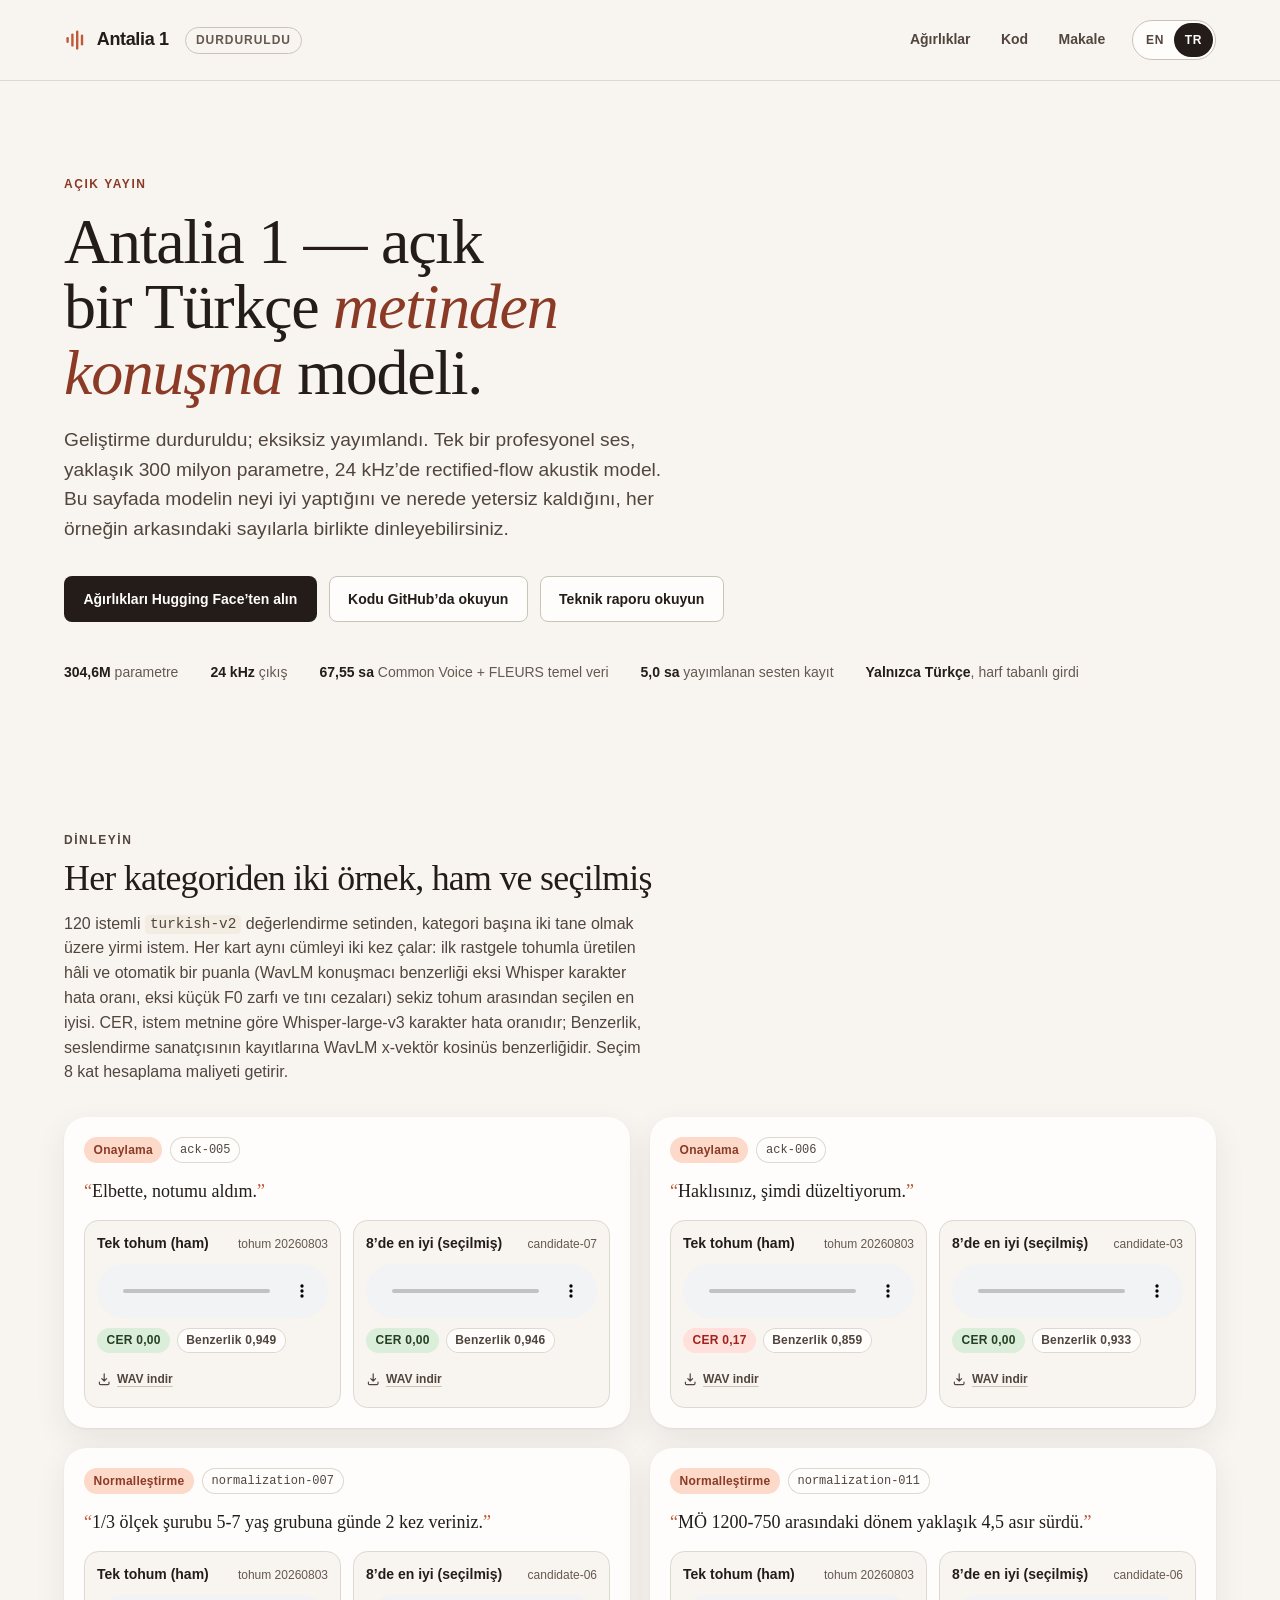
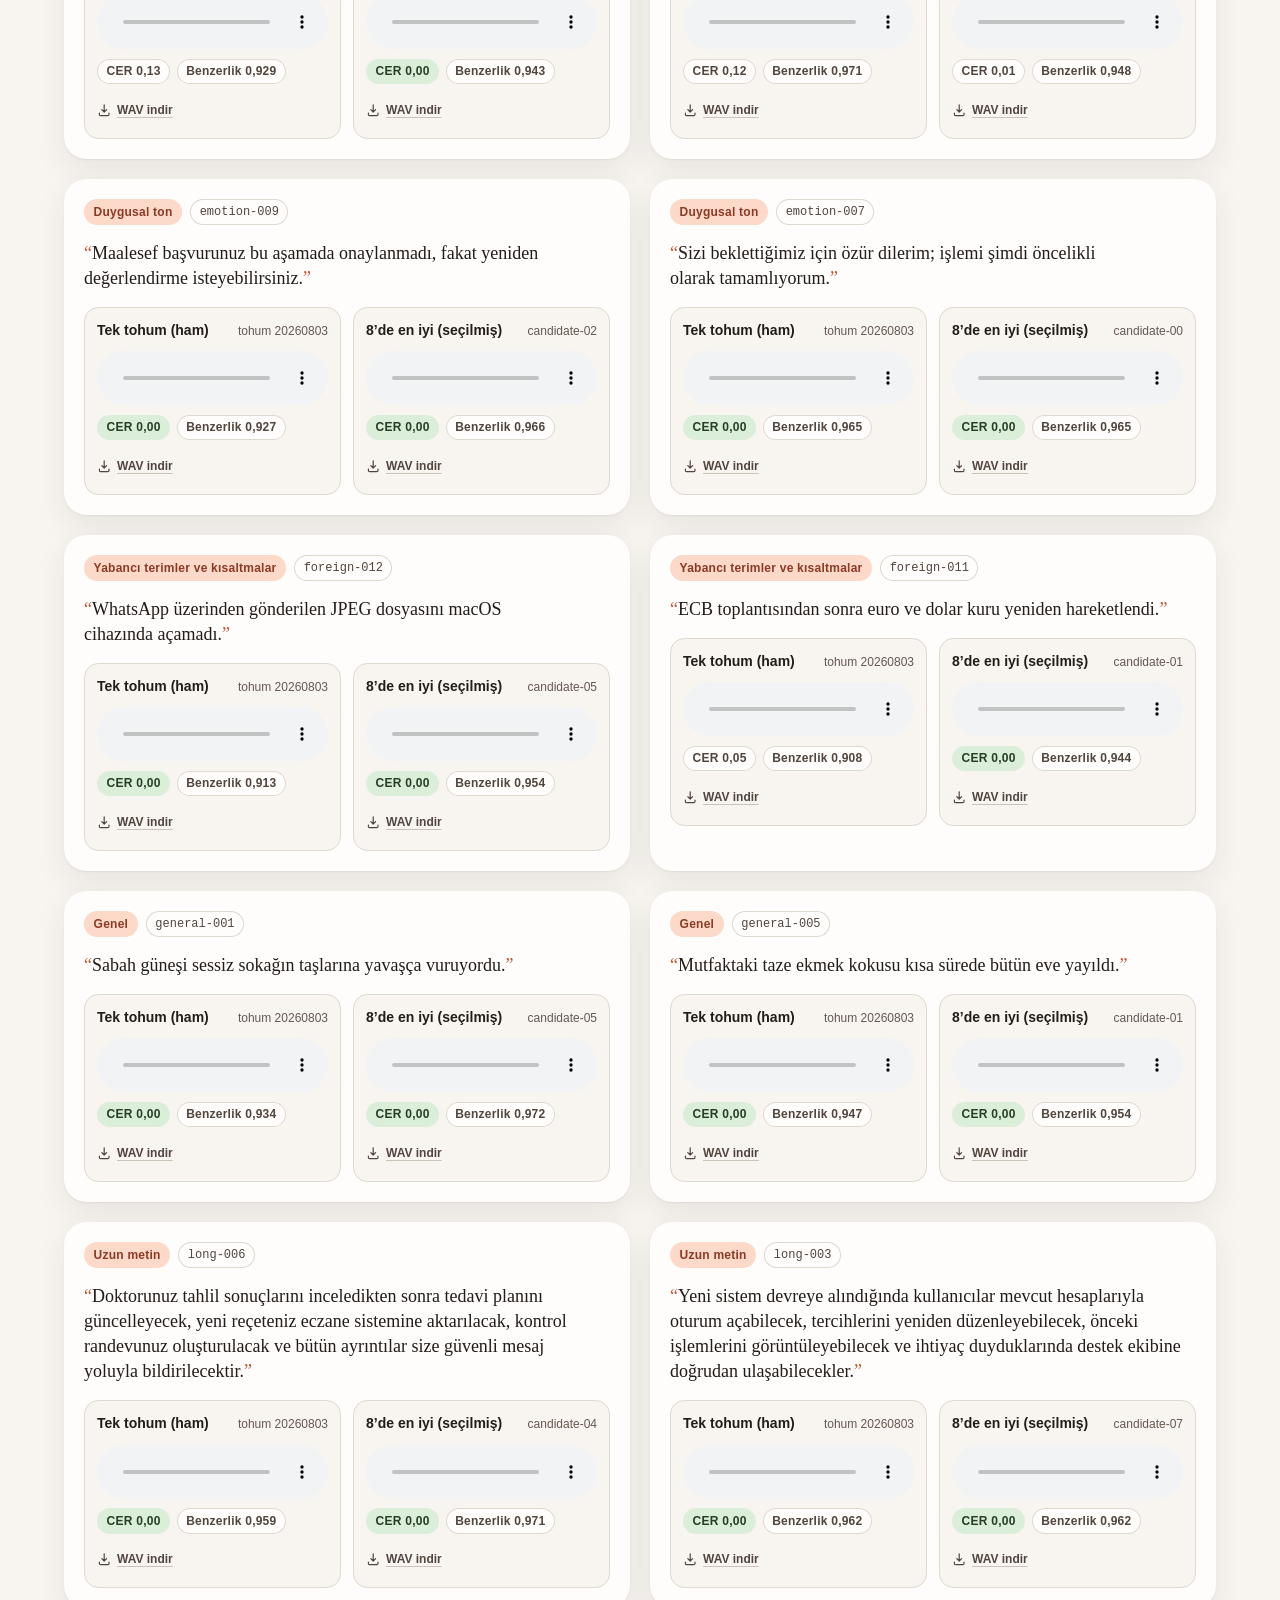
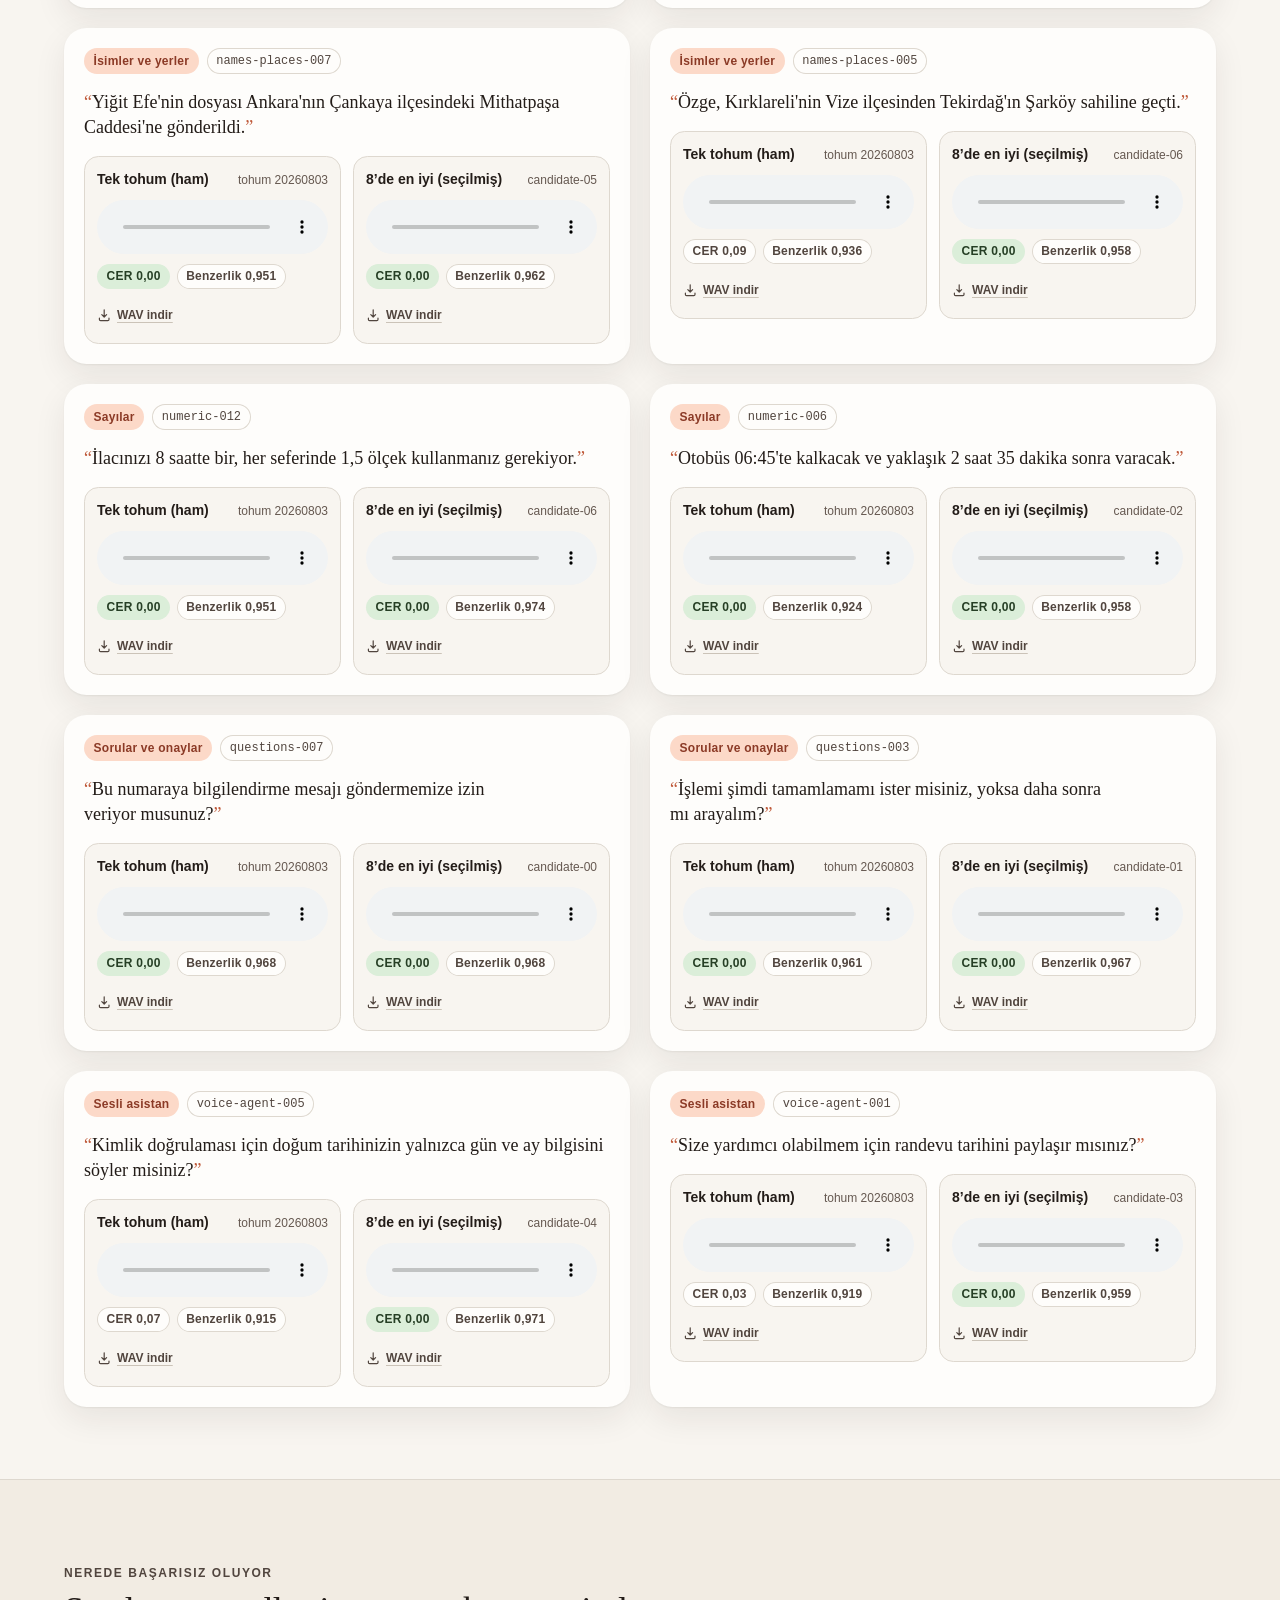
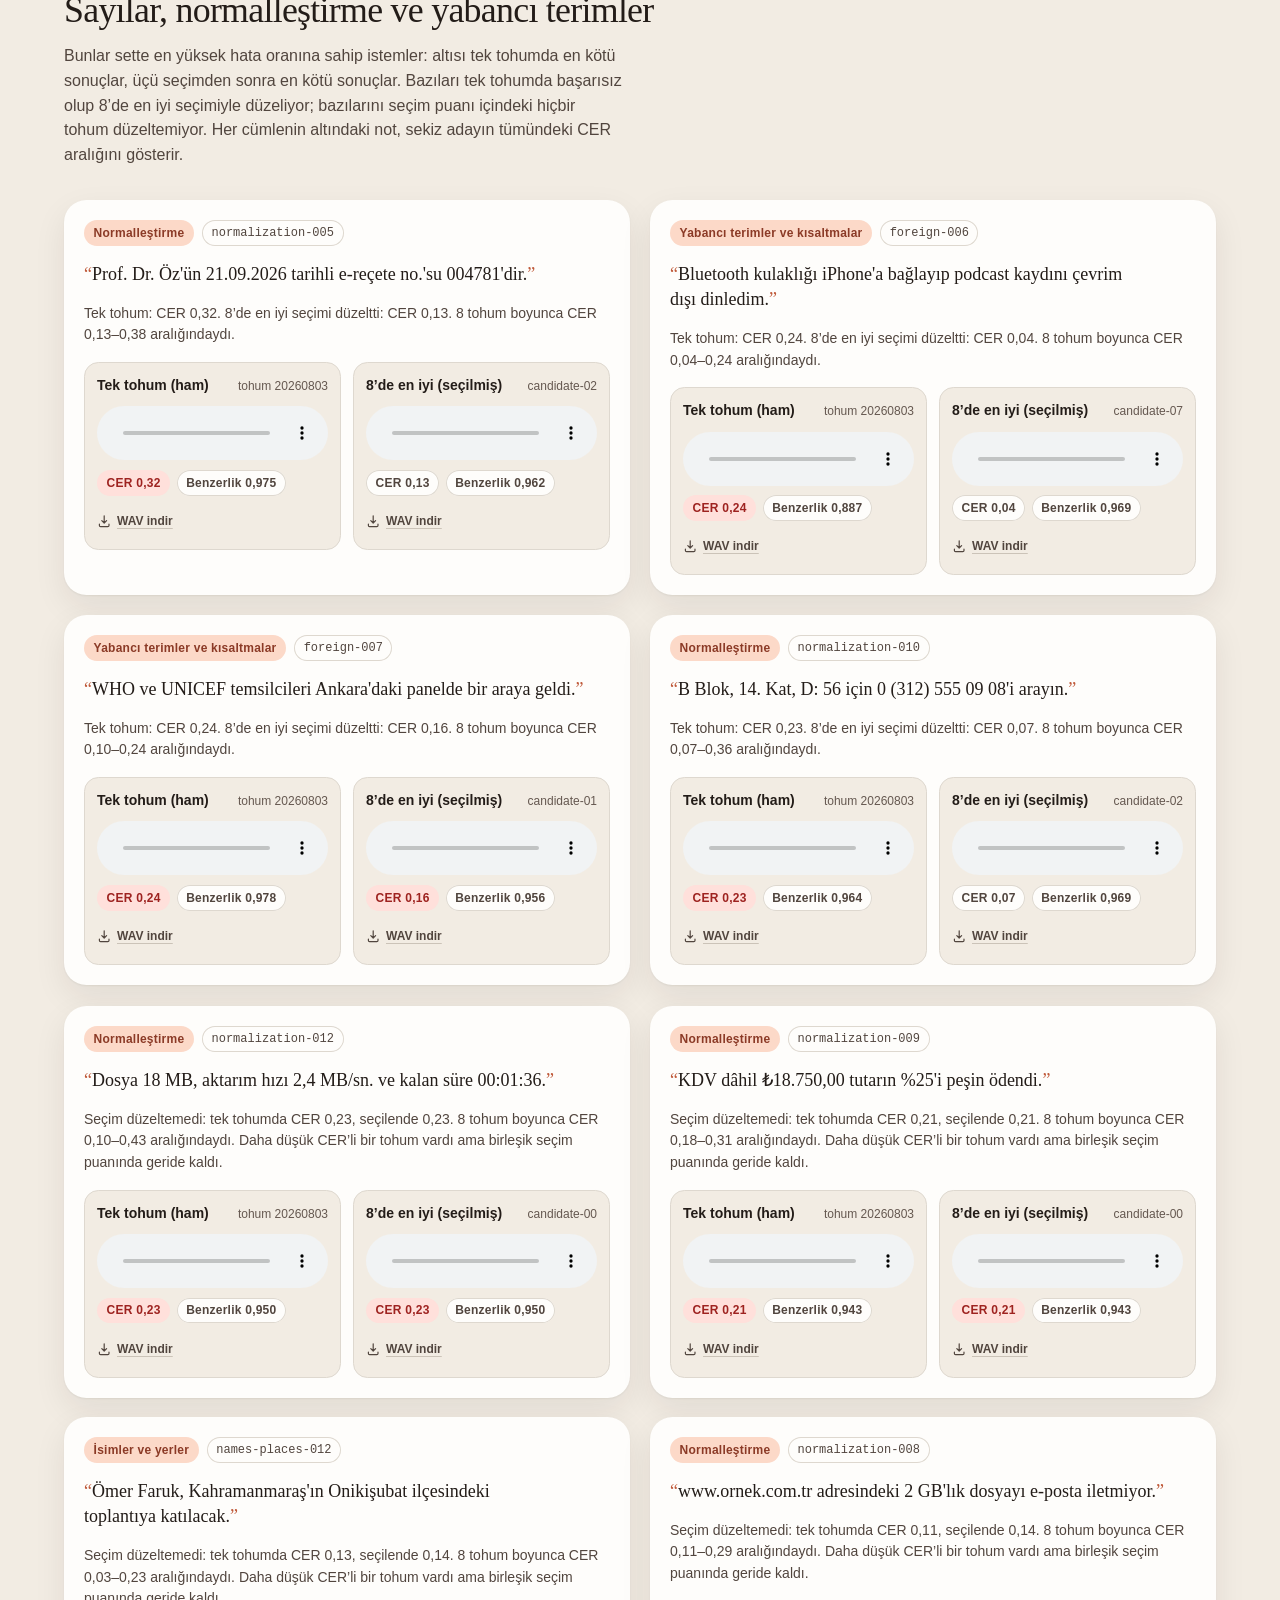
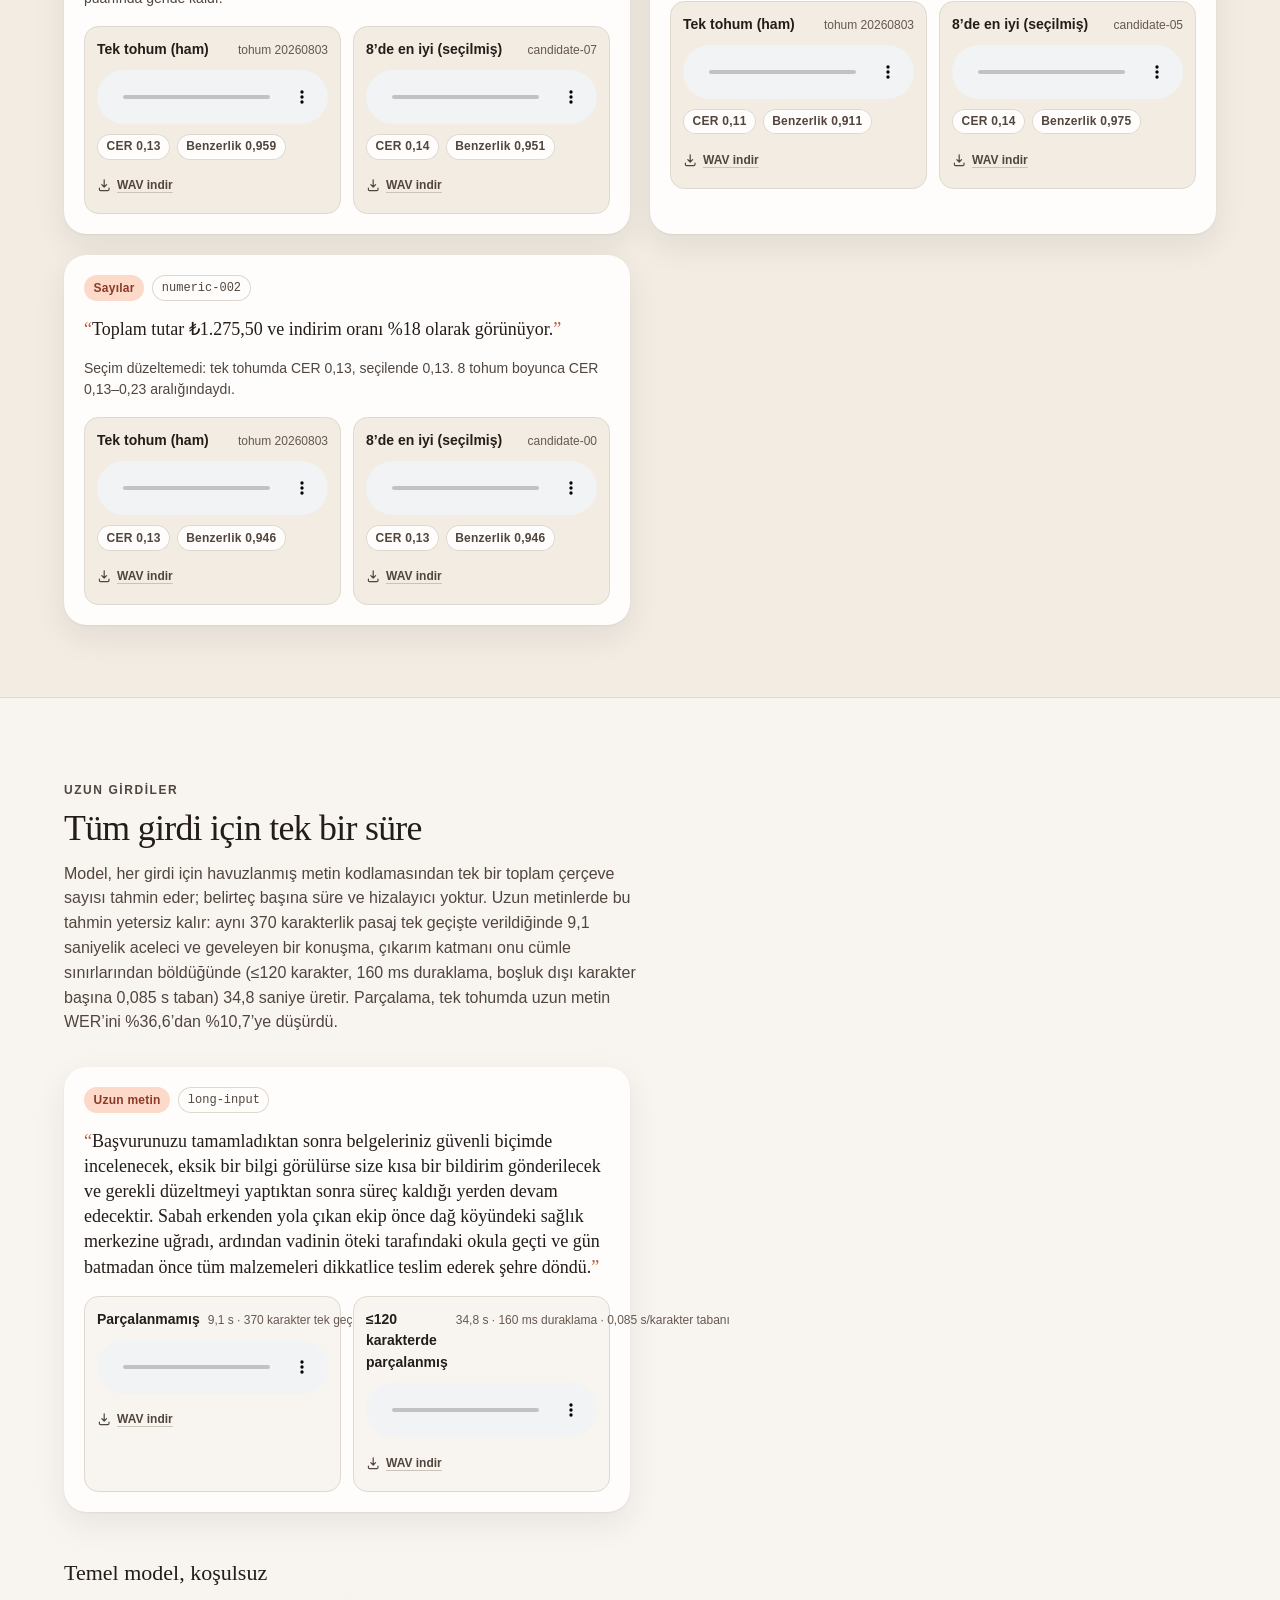
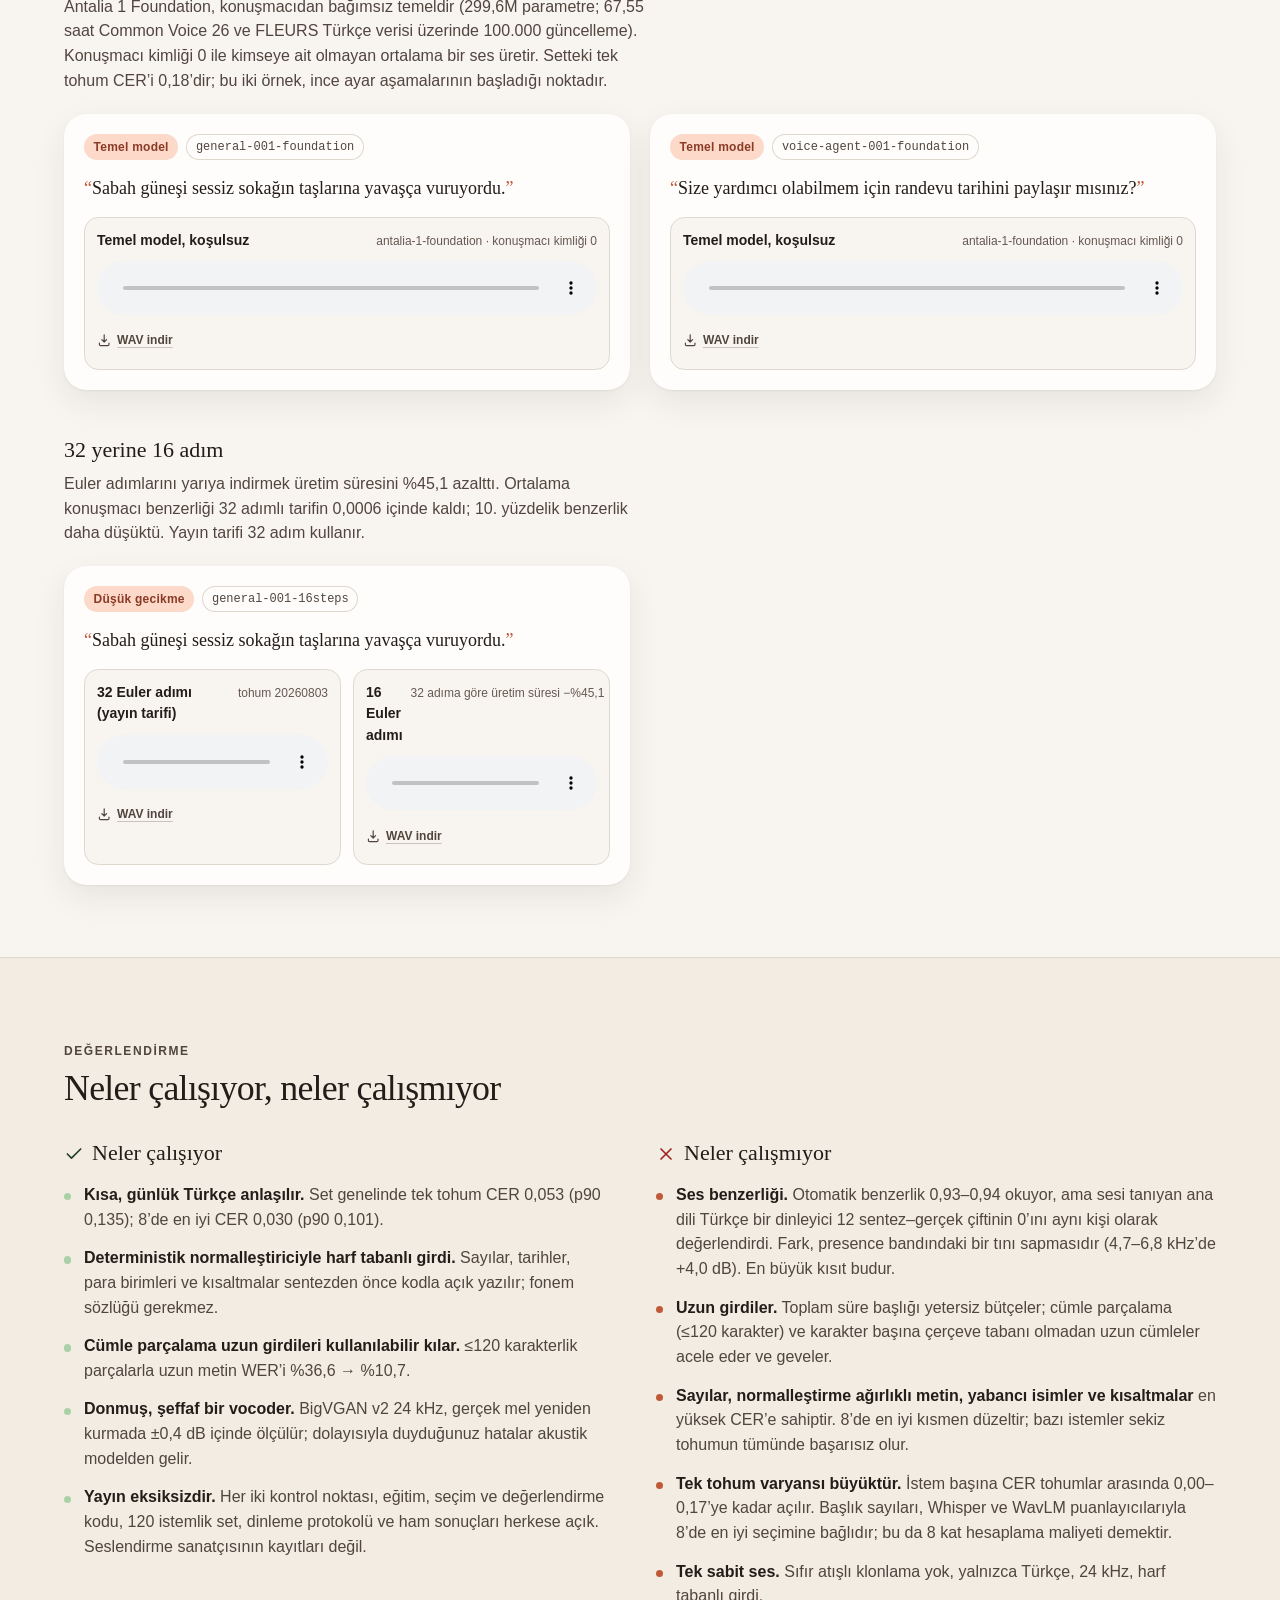
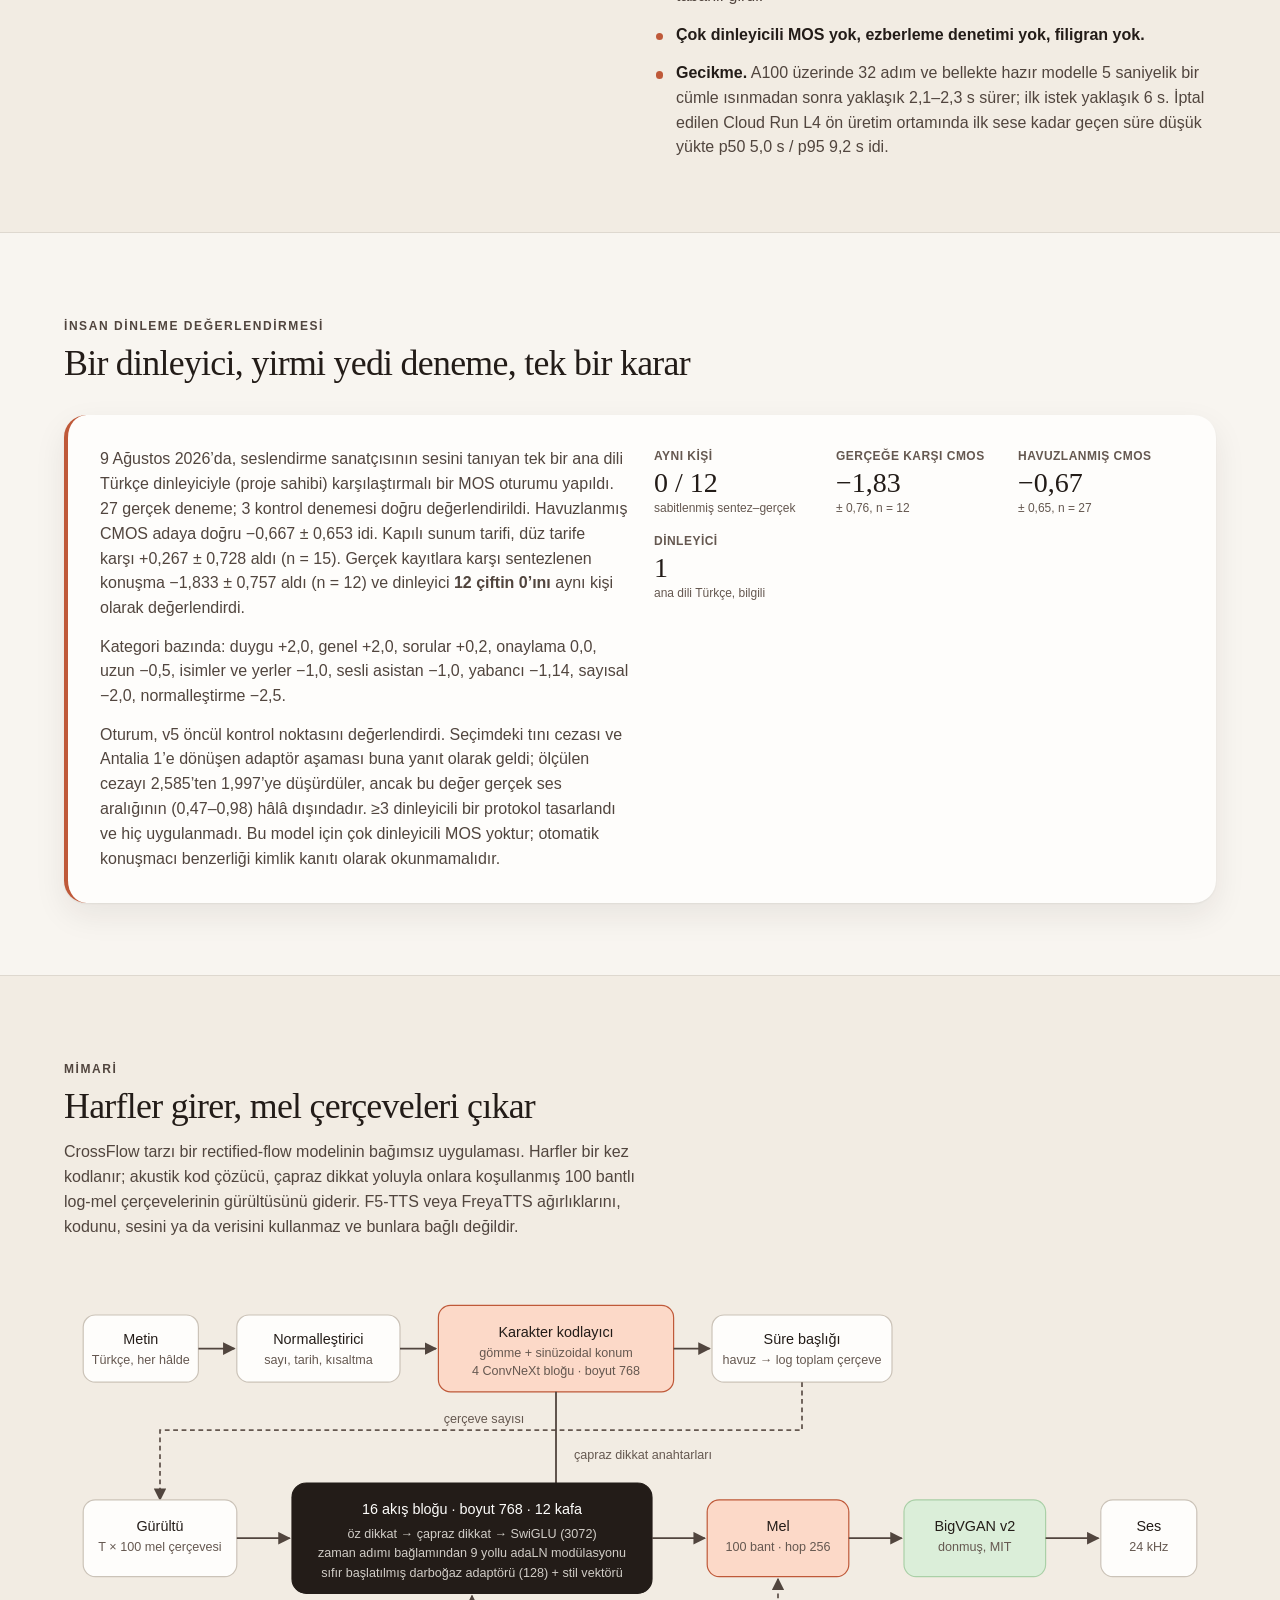
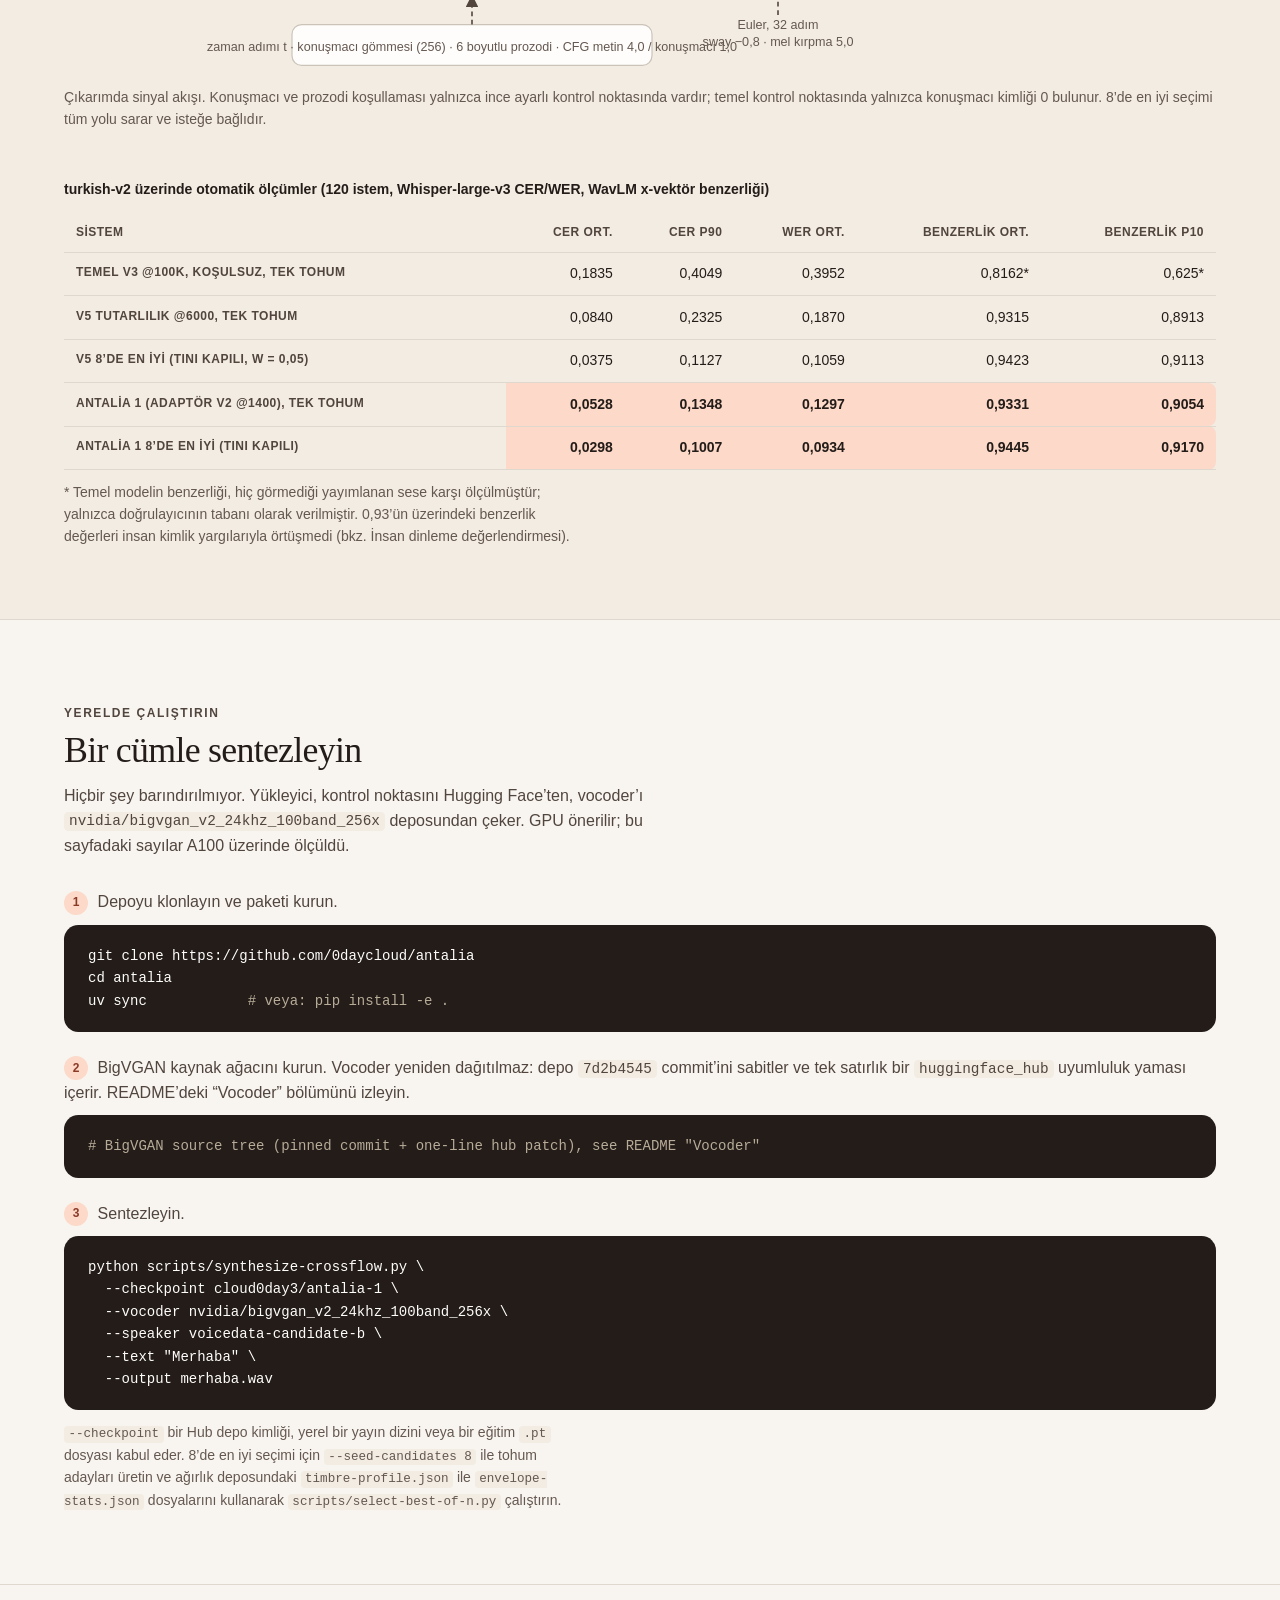
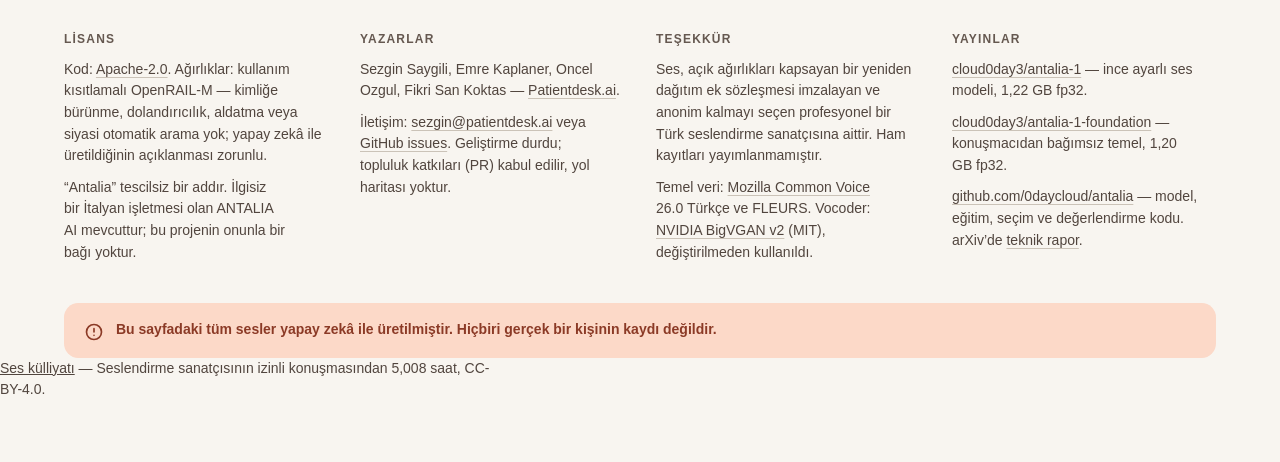
==== commit 0c21661b: "Publish the voice corpus and correct the release claims The 5.008 h the released voice was fine-tune" ====
--- a/site/tr/index.html
+++ b/site/tr/index.html
@@ -30,7 +30,7 @@
       <nav class="site-nav" aria-label="Proje bağlantıları">
         <a href="https://huggingface.co/cloud0day3/antalia-1">Ağırlıklar</a>
         <a href="https://github.com/0daycloud/antalia">Kod</a>
-        <a href="https://arxiv.org/abs/TODO">Makale</a>
+        <a href="https://github.com/0daycloud/antalia/blob/main/paper/main.pdf">Makale</a>
         <div class="lang-switch" aria-label="Dil">
           <a href="../" lang="en" hreflang="en" aria-label="English">EN</a>
           <span aria-current="page" lang="tr">TR</span>
@@ -48,7 +48,7 @@
       <div class="button-row">
         <a class="button button--dark" href="https://huggingface.co/cloud0day3/antalia-1">Ağırlıkları Hugging Face’ten alın</a>
         <a class="button button--ghost" href="https://github.com/0daycloud/antalia">Kodu GitHub’da okuyun</a>
-        <a class="button button--ghost" href="https://arxiv.org/abs/TODO">Teknik raporu okuyun</a>
+        <a class="button button--ghost" href="https://github.com/0daycloud/antalia/blob/main/paper/main.pdf">Teknik raporu okuyun</a>
       </div>
       <ul class="hero-facts" aria-label="Temel bilgiler">
         <li><strong>304,6M</strong> parametre</li>
@@ -343,7 +343,7 @@
           <h2>Yayınlar</h2>
           <p><a href="https://huggingface.co/cloud0day3/antalia-1">cloud0day3/antalia-1</a> — ince ayarlı ses modeli, 1,22 GB fp32.</p>
           <p><a href="https://huggingface.co/cloud0day3/antalia-1-foundation">cloud0day3/antalia-1-foundation</a> — konuşmacıdan bağımsız temel, 1,20 GB fp32.</p>
-          <p><a href="https://github.com/0daycloud/antalia">github.com/0daycloud/antalia</a> — model, eğitim, seçim ve değerlendirme kodu. arXiv’de <a href="https://arxiv.org/abs/TODO">teknik rapor</a>.</p>
+          <p><a href="https://github.com/0daycloud/antalia">github.com/0daycloud/antalia</a> — model, eğitim, seçim ve değerlendirme kodu. arXiv’de <a href="https://github.com/0daycloud/antalia/blob/main/paper/main.pdf">teknik rapor</a>.</p>
         </div>
       </div>
       <div class="disclosure">
@@ -351,7 +351,8 @@
         <p>Bu sayfadaki tüm sesler yapay zekâ ile üretilmiştir. Hiçbiri gerçek bir kişinin kaydı değildir.</p>
       </div>
     </div>
-  </footer>
+        <p class="corpus-note"><a href="https://huggingface.co/datasets/cloud0day3/antalia-voice-corpus">Ses külliyatı</a> — Seslendirme sanatçısının izinli konuşmasından 5,008 saat, CC-BY-4.0.</p>
+</footer>
 
   <script src="../app.js" defer></script>
 </body>
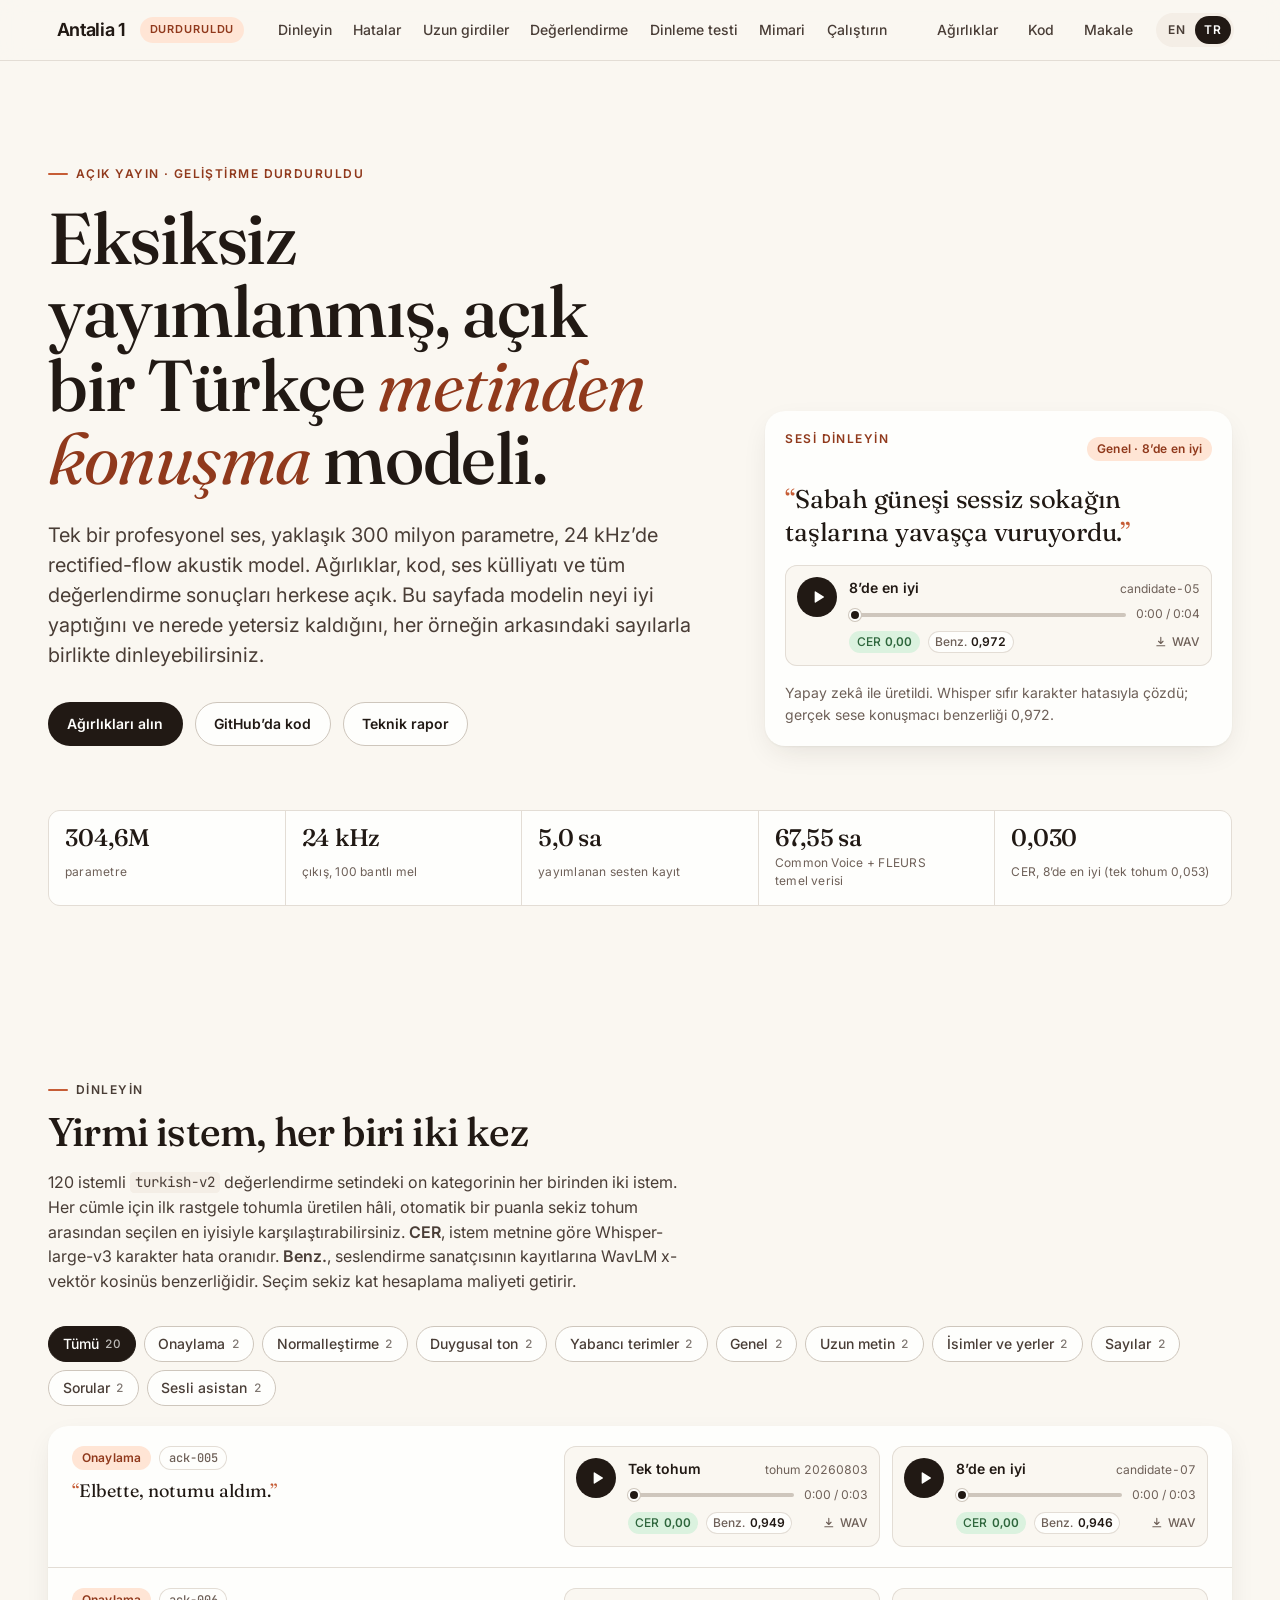
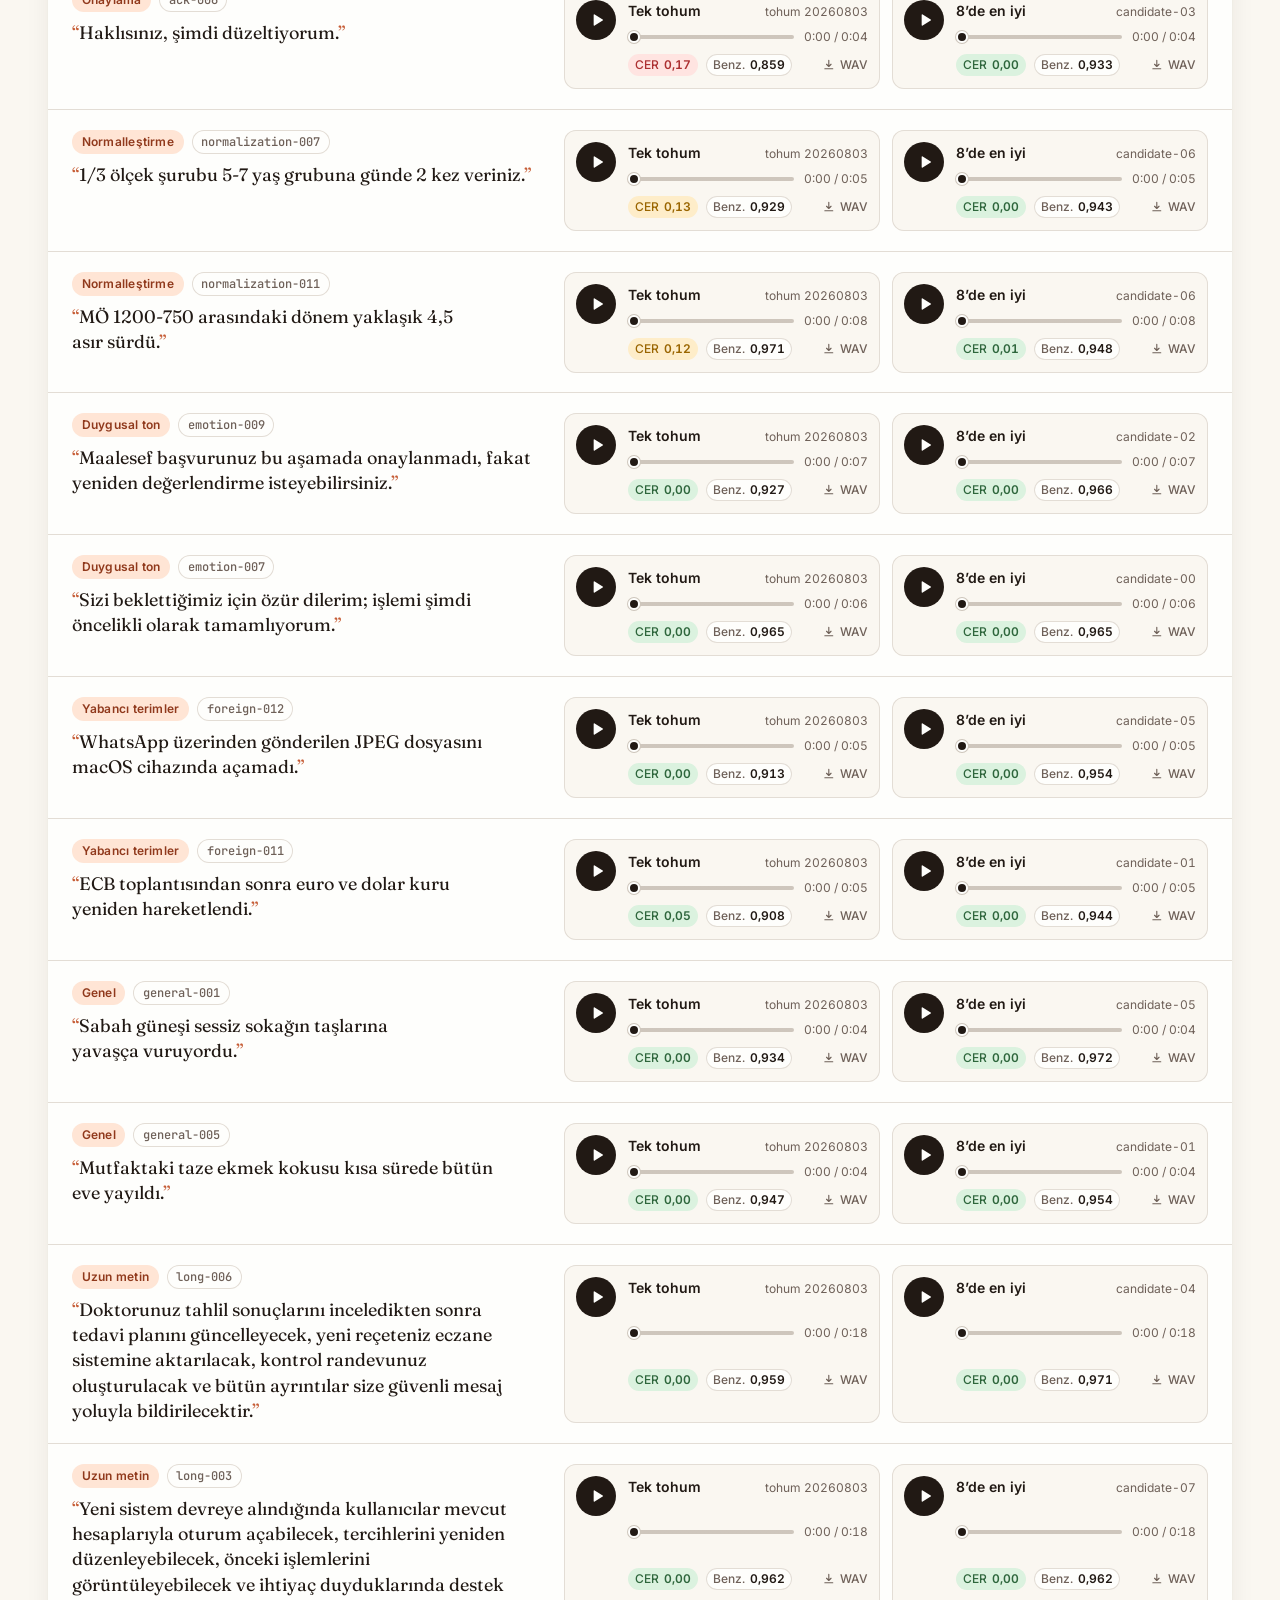
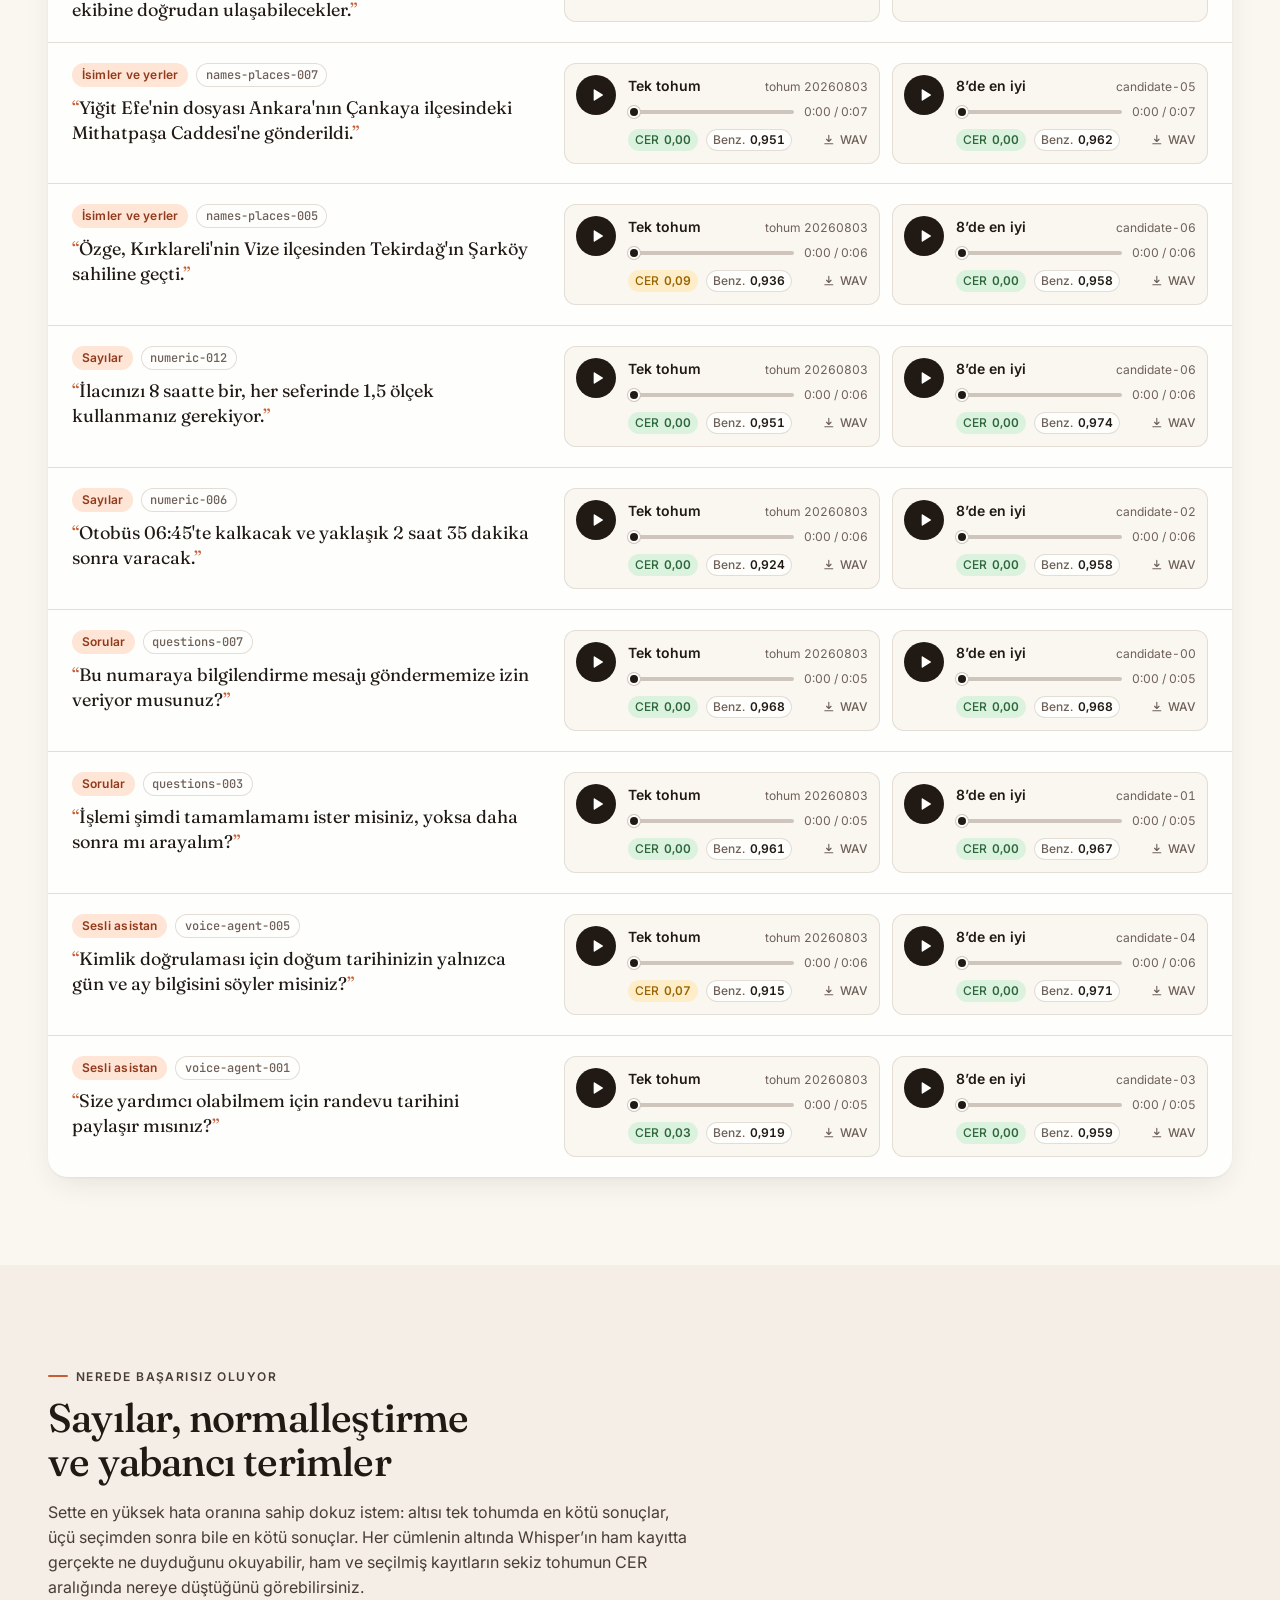
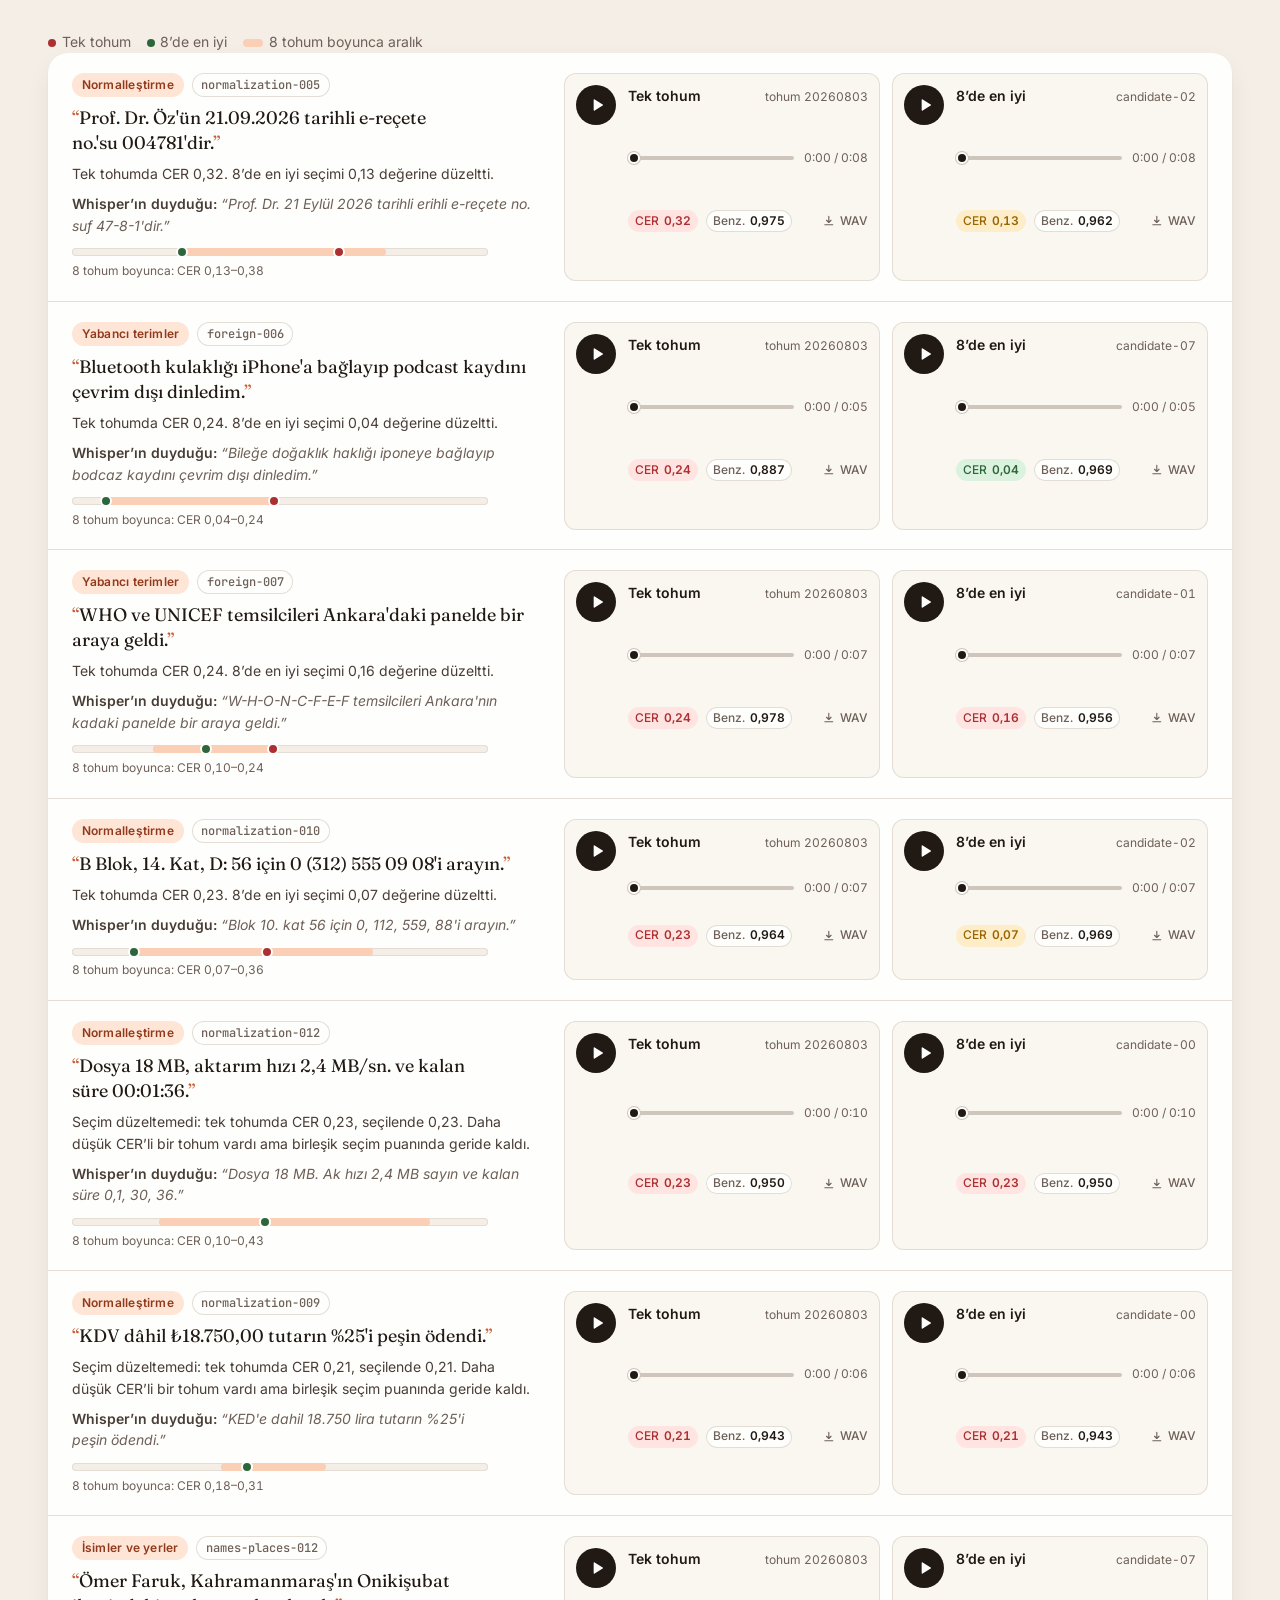
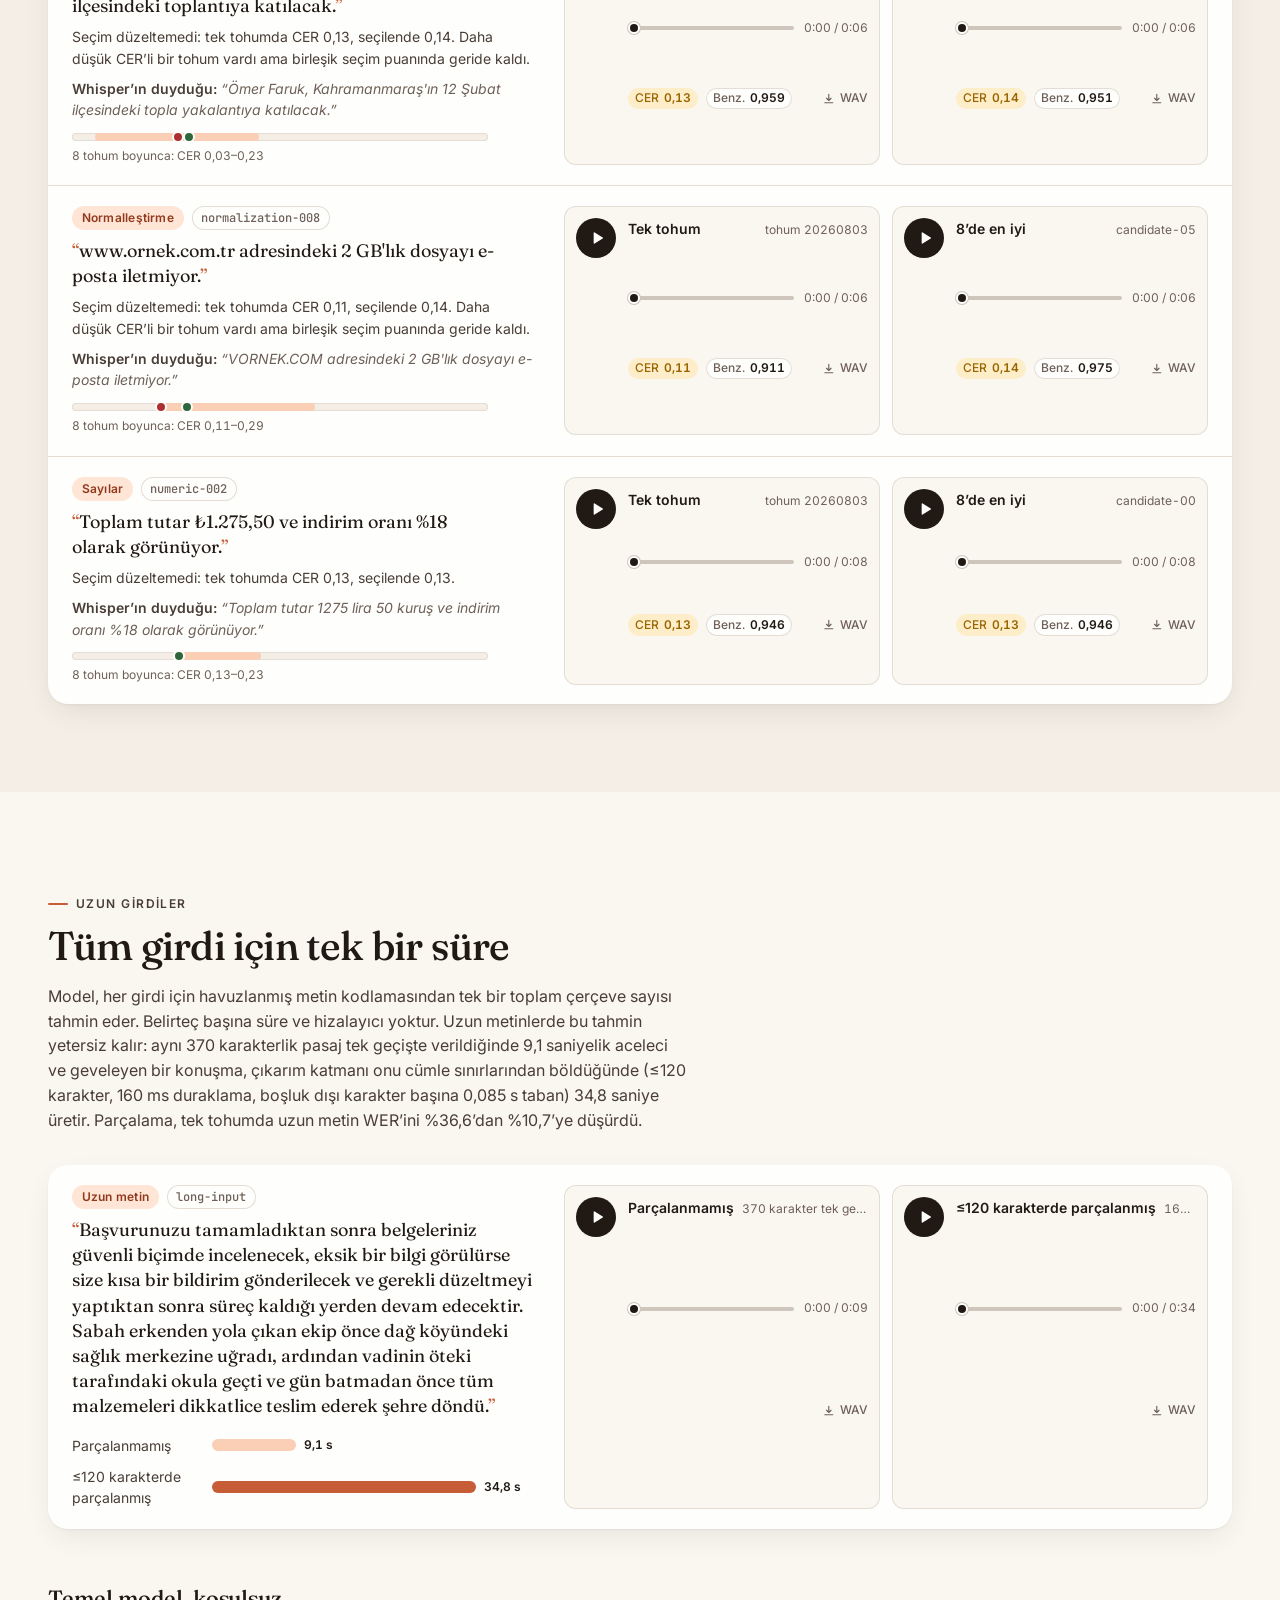
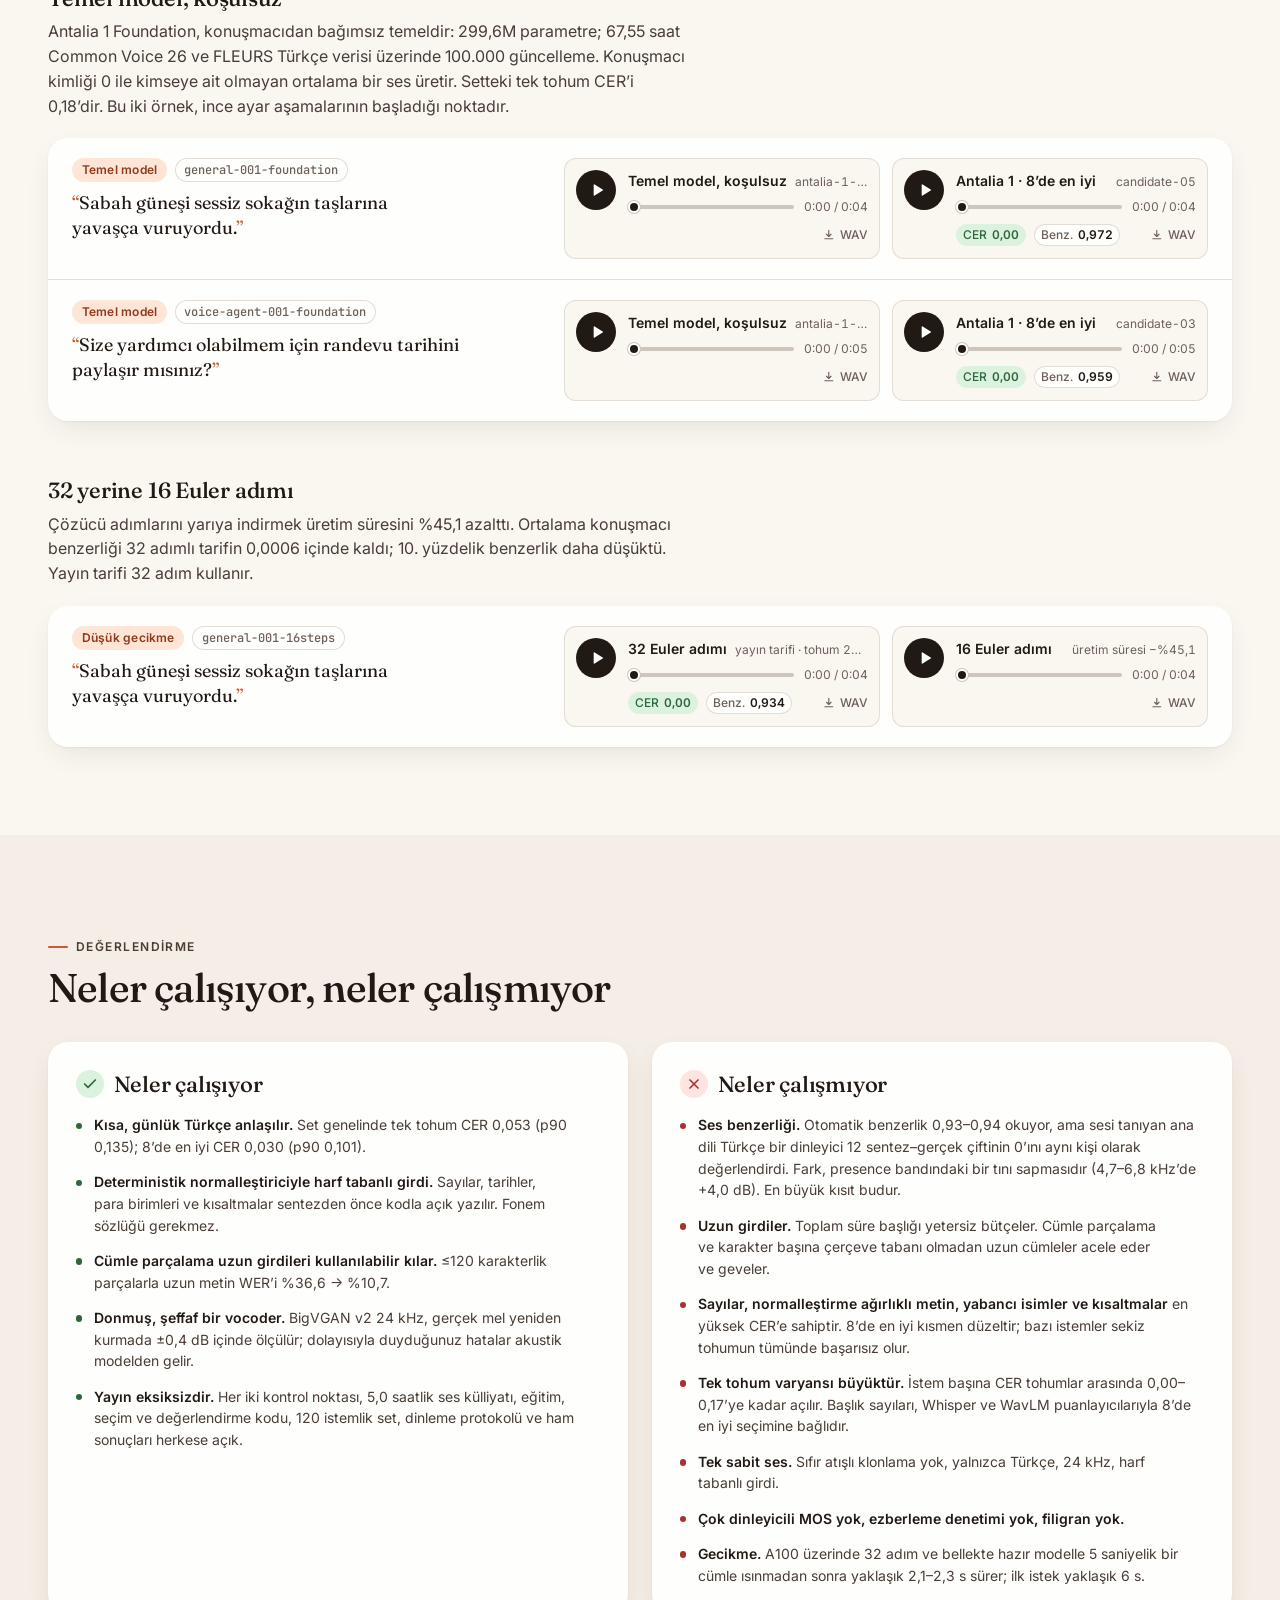
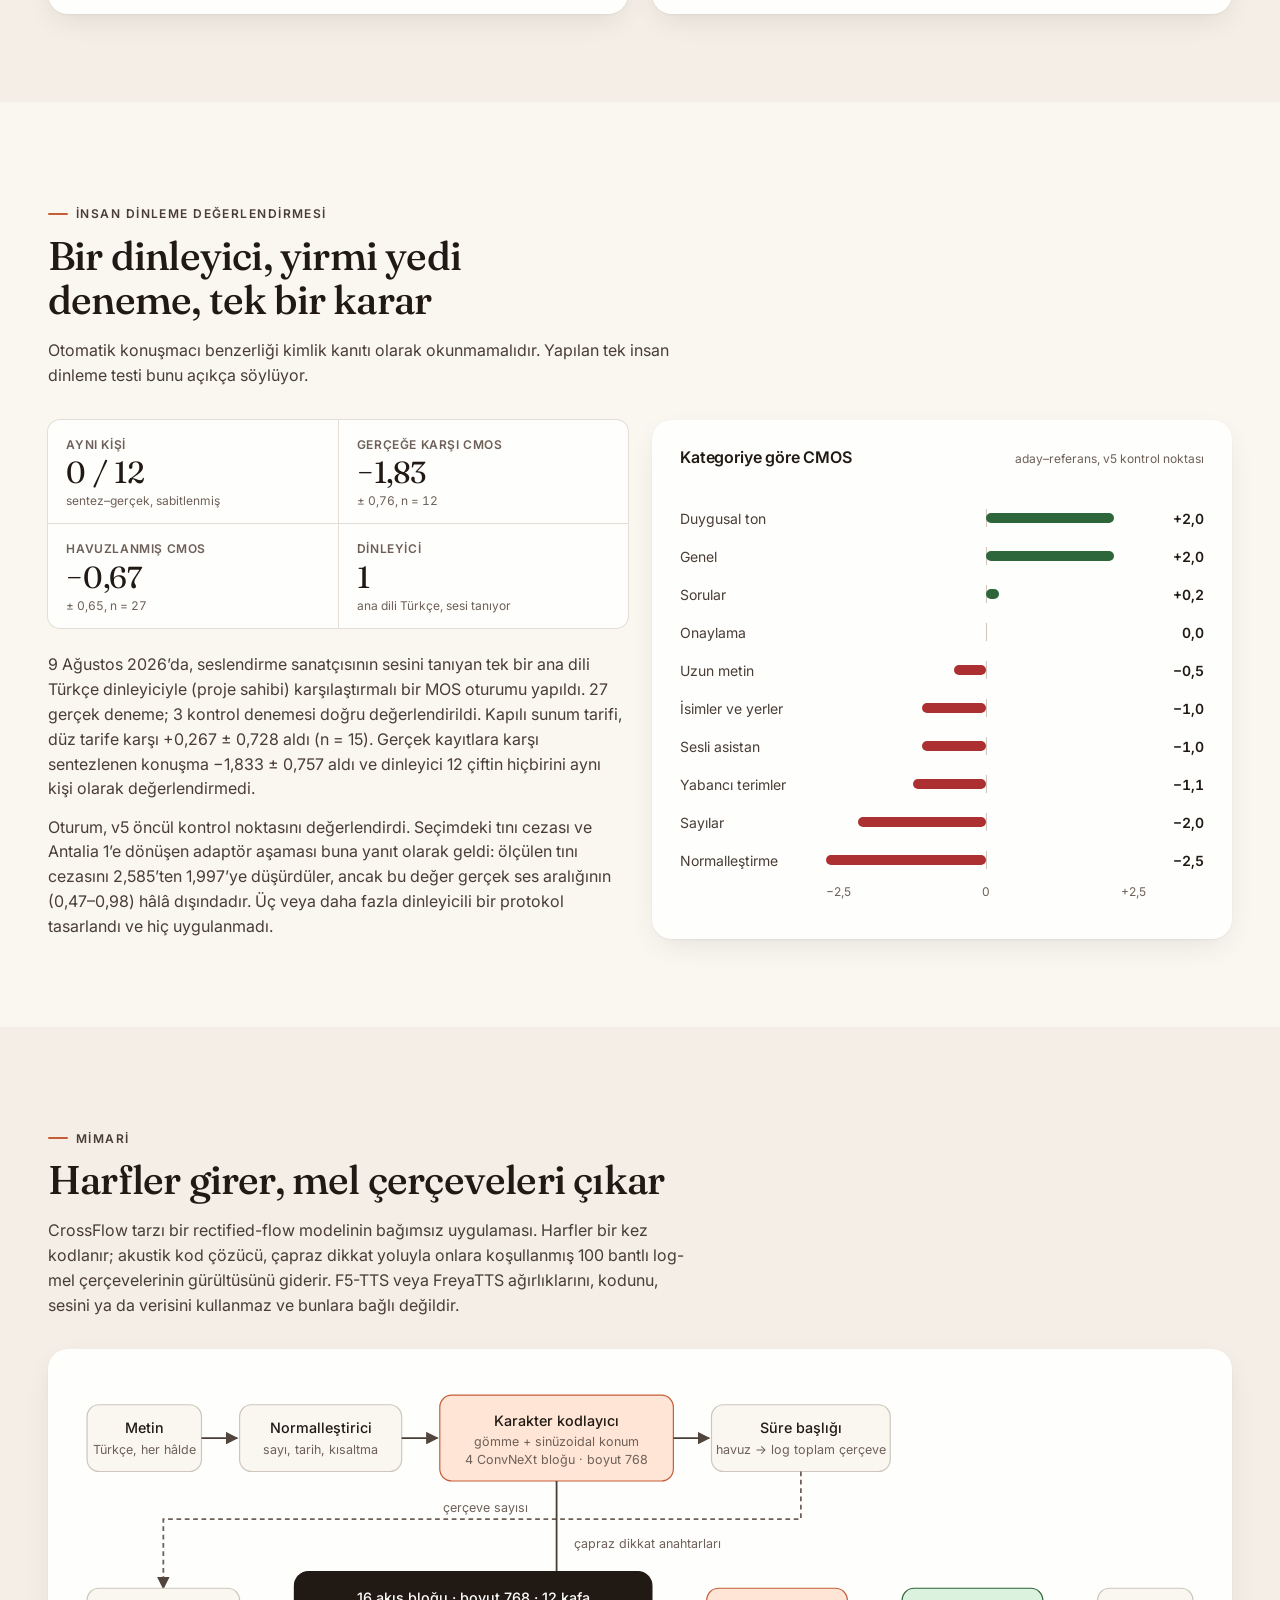
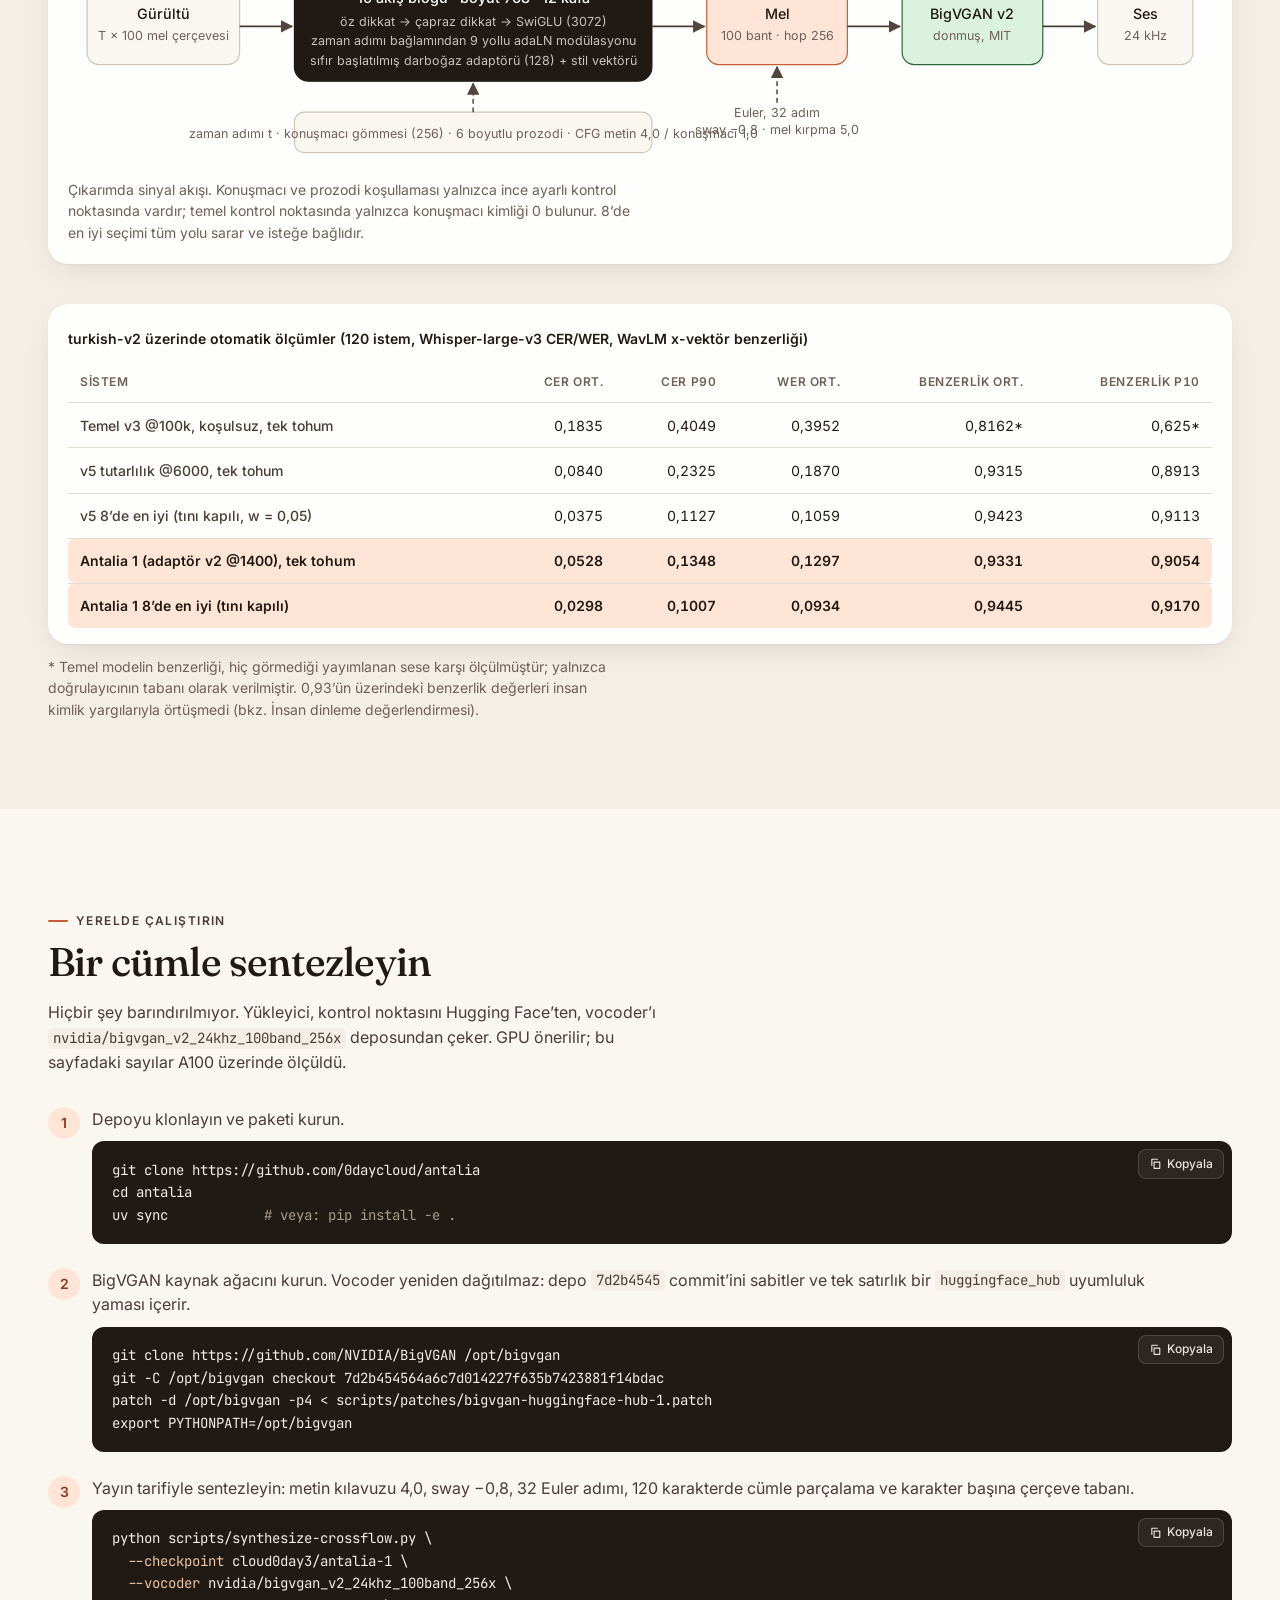
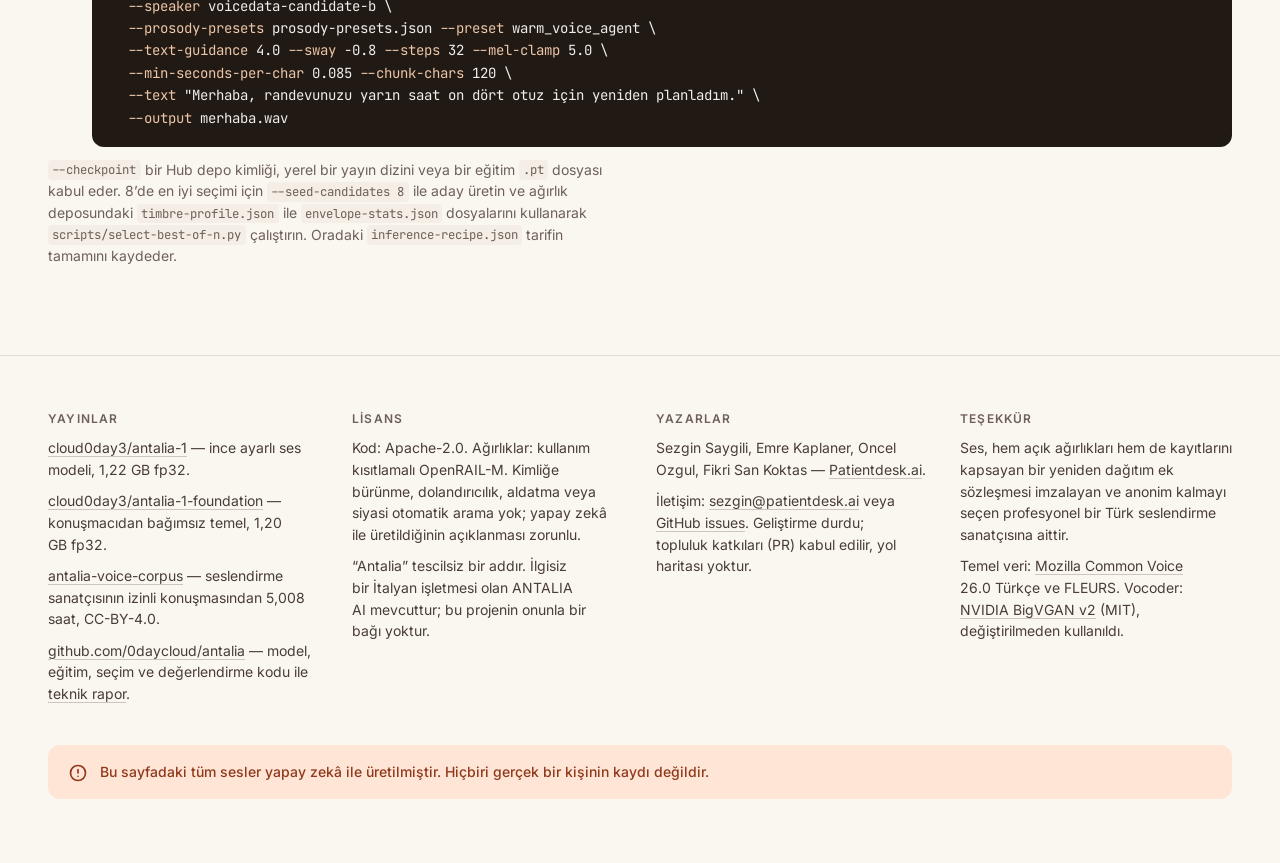
==== commit 04b6e5fc: "Redesign the sample site Replace the wall of twenty identical cards with a scannable sample list: on" ====
--- a/site/tr/index.html
+++ b/site/tr/index.html
@@ -4,12 +4,15 @@
   <meta charset="utf-8">
   <meta name="viewport" content="width=device-width, initial-scale=1">
   <meta name="color-scheme" content="light">
-  <meta name="theme-color" content="#f6f3ee">
+  <meta name="theme-color" content="#f7f4ef">
   <title>Antalia 1 — açık bir Türkçe metinden konuşma modeli</title>
-  <meta name="description" content="Antalia 1, tek sesli, açık bir Türkçe metinden konuşma modelidir (~300M parametre, rectified flow, 24 kHz). Geliştirme durduruldu; ağırlıklar, kod ve değerlendirme eksiksiz yayımlandı.">
+  <meta name="description" content="Antalia 1, tek sesli, açık bir Türkçe metinden konuşma modelidir (~300M parametre, rectified flow, 24 kHz). Geliştirme durduruldu; ağırlıklar, kod, ses külliyatı ve değerlendirme eksiksiz yayımlandı. Örnekleri, her birinin arkasındaki sayılarla dinleyin.">
   <link rel="alternate" hreflang="en" href="../">
   <link rel="alternate" hreflang="tr" href="./">
-  <link rel="icon" href="data:image/svg+xml,%3Csvg xmlns='http://www.w3.org/2000/svg' viewBox='0 0 40 40'%3E%3Crect x='4' y='15' width='4' height='10' rx='2' fill='%23a85a3a'/%3E%3Crect x='12' y='9' width='4' height='22' rx='2' fill='%23a85a3a'/%3E%3Crect x='20' y='4' width='4' height='32' rx='2' fill='%23a85a3a'/%3E%3Crect x='28' y='11' width='4' height='18' rx='2' fill='%23a85a3a'/%3E%3C/svg%3E">
+  <link rel="icon" href="data:image/svg+xml,%3Csvg xmlns='http://www.w3.org/2000/svg' viewBox='0 0 40 40'%3E%3Crect x='4' y='15' width='4' height='10' rx='2' fill='%23b0603f'/%3E%3Crect x='12' y='9' width='4' height='22' rx='2' fill='%23b0603f'/%3E%3Crect x='20' y='4' width='4' height='32' rx='2' fill='%23b0603f'/%3E%3Crect x='28' y='11' width='4' height='18' rx='2' fill='%23b0603f'/%3E%3C/svg%3E">
+  <link rel="preconnect" href="https://fonts.googleapis.com">
+  <link rel="preconnect" href="https://fonts.gstatic.com" crossorigin>
+  <link rel="stylesheet" href="https://fonts.googleapis.com/css2?family=Fraunces:ital,opsz,wght@0,9..144,400;0,9..144,500;1,9..144,400&family=Inter:wght@400;500;600&family=JetBrains+Mono:wght@400;500&display=swap">
   <link rel="stylesheet" href="../styles.css">
 </head>
 <body>
@@ -27,10 +30,19 @@
         <span>Antalia 1</span>
         <span class="brand-status">Durduruldu</span>
       </a>
+      <nav class="page-nav" aria-label="Bu sayfada">
+        <a href="#listen">Dinleyin</a>
+        <a href="#failures">Hatalar</a>
+        <a href="#long-inputs">Uzun girdiler</a>
+        <a href="#assessment">Değerlendirme</a>
+        <a href="#listening">Dinleme testi</a>
+        <a href="#architecture">Mimari</a>
+        <a href="#run">Çalıştırın</a>
+      </nav>
       <nav class="site-nav" aria-label="Proje bağlantıları">
-        <a href="https://huggingface.co/cloud0day3/antalia-1">Ağırlıklar</a>
-        <a href="https://github.com/0daycloud/antalia">Kod</a>
-        <a href="https://github.com/0daycloud/antalia/blob/main/paper/main.pdf">Makale</a>
+        <a href="https://huggingface.co/cloud0day3/antalia-1"><svg viewBox="0 0 24 24" fill="none" stroke="currentColor" stroke-width="1.75" stroke-linecap="round" stroke-linejoin="round" aria-hidden="true"><path d="M12 3v12m0 0 4-4m-4 4-4-4M4 17v2a2 2 0 0 0 2 2h12a2 2 0 0 0 2-2v-2"/></svg><span>Ağırlıklar</span></a>
+        <a href="https://github.com/0daycloud/antalia"><svg viewBox="0 0 24 24" fill="none" stroke="currentColor" stroke-width="1.75" stroke-linecap="round" stroke-linejoin="round" aria-hidden="true"><path d="m8 8-4 4 4 4m8-8 4 4-4 4m-2-12-4 16"/></svg><span>Kod</span></a>
+        <a href="https://github.com/0daycloud/antalia/blob/main/paper/main.pdf"><svg viewBox="0 0 24 24" fill="none" stroke="currentColor" stroke-width="1.75" stroke-linecap="round" stroke-linejoin="round" aria-hidden="true"><path d="M6 3h8l4 4v14H6zM14 3v4h4M9 12h6M9 16h6"/></svg><span>Makale</span></a>
         <div class="lang-switch" aria-label="Dil">
           <a href="../" lang="en" hreflang="en" aria-label="English">EN</a>
           <span aria-current="page" lang="tr">TR</span>
@@ -41,32 +53,48 @@
 
   <main id="main" data-gallery="../gallery.json" data-audio-base="../audio/" data-lang="tr">
 
-    <section class="hero shell" aria-labelledby="hero-title">
-      <p class="eyebrow">Açık yayın</p>
-      <h1 id="hero-title">Antalia 1 — açık bir Türkçe <em>metinden konuşma</em> modeli.</h1>
-      <p class="lede">Geliştirme durduruldu; eksiksiz yayımlandı. Tek bir profesyonel ses, yaklaşık 300 milyon parametre, 24 kHz’de rectified-flow akustik model. Bu sayfada modelin neyi iyi yaptığını ve nerede yetersiz kaldığını, her örneğin arkasındaki sayılarla birlikte dinleyebilirsiniz.</p>
-      <div class="button-row">
-        <a class="button button--dark" href="https://huggingface.co/cloud0day3/antalia-1">Ağırlıkları Hugging Face’ten alın</a>
-        <a class="button button--ghost" href="https://github.com/0daycloud/antalia">Kodu GitHub’da okuyun</a>
-        <a class="button button--ghost" href="https://github.com/0daycloud/antalia/blob/main/paper/main.pdf">Teknik raporu okuyun</a>
-      </div>
-      <ul class="hero-facts" aria-label="Temel bilgiler">
-        <li><strong>304,6M</strong> parametre</li>
-        <li><strong>24 kHz</strong> çıkış</li>
-        <li><strong>67,55 sa</strong> Common Voice + FLEURS temel veri</li>
-        <li><strong>5,0 sa</strong> yayımlanan sesten kayıt</li>
-        <li><strong>Yalnızca Türkçe</strong>, harf tabanlı girdi</li>
-      </ul>
+    <section class="hero" aria-labelledby="hero-title">
+      <div class="shell">
+        <div class="hero-grid">
+          <div>
+            <p class="eyebrow">Açık yayın · geliştirme durduruldu</p>
+            <h1 id="hero-title">Eksiksiz yayımlanmış, açık bir Türkçe <em>metinden konuşma</em> modeli.</h1>
+            <p class="lede">Tek bir profesyonel ses, yaklaşık 300 milyon parametre, 24 kHz’de rectified-flow akustik model. Ağırlıklar, kod, ses külliyatı ve tüm değerlendirme sonuçları herkese açık. Bu sayfada modelin neyi iyi yaptığını ve nerede yetersiz kaldığını, her örneğin arkasındaki sayılarla birlikte dinleyebilirsiniz.</p>
+            <div class="button-row">
+              <a class="button button--primary" href="https://huggingface.co/cloud0day3/antalia-1">Ağırlıkları alın</a>
+              <a class="button button--ghost" href="https://github.com/0daycloud/antalia">GitHub’da kod</a>
+              <a class="button button--ghost" href="https://github.com/0daycloud/antalia/blob/main/paper/main.pdf">Teknik rapor</a>
+            </div>
+          </div>
+          <div class="feature" id="feature" data-feature="general-001" aria-labelledby="feature-title">
+            <div class="feature-head">
+              <p class="eyebrow" id="feature-title">Sesi dinleyin</p>
+              <span class="tag">Genel · 8’de en iyi</span>
+            </div>
+            <p class="feature-sentence" data-feature-text>Sabah güneşi sessiz sokağın taşlarına yavaşça vuruyordu.</p>
+            <div data-feature-take></div>
+            <p class="feature-foot">Yapay zekâ ile üretildi. Whisper sıfır karakter hatasıyla çözdü; gerçek sese konuşmacı benzerliği 0,972.</p>
+          </div>
+        </div>
+        <ul class="hero-facts" aria-label="Temel bilgiler">
+          <li><strong>304,6M</strong><span>parametre</span></li>
+          <li><strong>24 kHz</strong><span>çıkış, 100 bantlı mel</span></li>
+          <li><strong>5,0 sa</strong><span>yayımlanan sesten kayıt</span></li>
+          <li><strong>67,55 sa</strong><span>Common Voice + FLEURS temel verisi</span></li>
+          <li><strong>0,030</strong><span>CER, 8’de en iyi (tek tohum 0,053)</span></li>
+        </ul>
+      </div>
     </section>
 
     <section class="section" id="listen" aria-labelledby="listen-title">
       <div class="shell">
         <div class="section-head">
           <p class="eyebrow">Dinleyin</p>
-          <h2 id="listen-title">Her kategoriden iki örnek, ham ve seçilmiş</h2>
-          <p>120 istemli <code>turkish-v2</code> değerlendirme setinden, kategori başına iki tane olmak üzere yirmi istem. Her kart aynı cümleyi iki kez çalar: ilk rastgele tohumla üretilen hâli ve otomatik bir puanla (WavLM konuşmacı benzerliği eksi Whisper karakter hata oranı, eksi küçük F0 zarfı ve tını cezaları) sekiz tohum arasından seçilen en iyisi. CER, istem metnine göre Whisper-large-v3 karakter hata oranıdır; Benzerlik, seslendirme sanatçısının kayıtlarına WavLM x-vektör kosinüs benzerliğidir. Seçim 8 kat hesaplama maliyeti getirir.</p>
-        </div>
-        <div class="card-grid" id="showcase-grid" data-gallery-container></div>
+          <h2 id="listen-title">Yirmi istem, her biri iki kez</h2>
+          <p>120 istemli <code>turkish-v2</code> değerlendirme setindeki on kategorinin her birinden iki istem. Her cümle için ilk rastgele tohumla üretilen hâli, otomatik bir puanla sekiz tohum arasından seçilen en iyisiyle karşılaştırabilirsiniz. <strong>CER</strong>, istem metnine göre Whisper-large-v3 karakter hata oranıdır. <strong>Benz.</strong>, seslendirme sanatçısının kayıtlarına WavLM x-vektör kosinüs benzerliğidir. Seçim sekiz kat hesaplama maliyeti getirir.</p>
+        </div>
+        <div class="filters" id="showcase-filters" role="group" aria-label="Kategoriye göre süz"></div>
+        <div class="sample-list" id="showcase-list" data-gallery-container></div>
       </div>
     </section>
 
@@ -75,9 +103,10 @@
         <div class="section-head">
           <p class="eyebrow">Nerede başarısız oluyor</p>
           <h2 id="failures-title">Sayılar, normalleştirme ve yabancı terimler</h2>
-          <p>Bunlar sette en yüksek hata oranına sahip istemler: altısı tek tohumda en kötü sonuçlar, üçü seçimden sonra en kötü sonuçlar. Bazıları tek tohumda başarısız olup 8’de en iyi seçimiyle düzeliyor; bazılarını seçim puanı içindeki hiçbir tohum düzeltemiyor. Her cümlenin altındaki not, sekiz adayın tümündeki CER aralığını gösterir.</p>
-        </div>
-        <div class="card-grid" id="failures-grid" data-gallery-container></div>
+          <p>Sette en yüksek hata oranına sahip dokuz istem: altısı tek tohumda en kötü sonuçlar, üçü seçimden sonra bile en kötü sonuçlar. Her cümlenin altında Whisper’ın ham kayıtta gerçekte ne duyduğunu okuyabilir, ham ve seçilmiş kayıtların sekiz tohumun CER aralığında nereye düştüğünü görebilirsiniz.</p>
+        </div>
+        <p class="cer-legend table-note"><span><i style="background: var(--bad)"></i>Tek tohum</span><span><i style="background: var(--good)"></i>8’de en iyi</span><span><i style="background: var(--accent-soft-2); width: 1.25rem; border-radius: 4px"></i>8 tohum boyunca aralık</span></p>
+        <div class="sample-list" id="failures-list" data-gallery-container></div>
       </div>
     </section>
 
@@ -86,51 +115,51 @@
         <div class="section-head">
           <p class="eyebrow">Uzun girdiler</p>
           <h2 id="long-title">Tüm girdi için tek bir süre</h2>
-          <p>Model, her girdi için havuzlanmış metin kodlamasından tek bir toplam çerçeve sayısı tahmin eder; belirteç başına süre ve hizalayıcı yoktur. Uzun metinlerde bu tahmin yetersiz kalır: aynı 370 karakterlik pasaj tek geçişte verildiğinde 9,1 saniyelik aceleci ve geveleyen bir konuşma, çıkarım katmanı onu cümle sınırlarından böldüğünde (≤120 karakter, 160 ms duraklama, boşluk dışı karakter başına 0,085 s taban) 34,8 saniye üretir. Parçalama, tek tohumda uzun metin WER’ini %36,6’dan %10,7’ye düşürdü.</p>
-        </div>
-        <div class="card-grid" id="long-grid" data-gallery-container></div>
+          <p>Model, her girdi için havuzlanmış metin kodlamasından tek bir toplam çerçeve sayısı tahmin eder. Belirteç başına süre ve hizalayıcı yoktur. Uzun metinlerde bu tahmin yetersiz kalır: aynı 370 karakterlik pasaj tek geçişte verildiğinde 9,1 saniyelik aceleci ve geveleyen bir konuşma, çıkarım katmanı onu cümle sınırlarından böldüğünde (≤120 karakter, 160 ms duraklama, boşluk dışı karakter başına 0,085 s taban) 34,8 saniye üretir. Parçalama, tek tohumda uzun metin WER’ini %36,6’dan %10,7’ye düşürdü.</p>
+        </div>
+        <div class="sample-list" id="long-list" data-gallery-container></div>
 
         <div class="subsection" id="foundation">
           <h3>Temel model, koşulsuz</h3>
-          <p>Antalia 1 Foundation, konuşmacıdan bağımsız temeldir (299,6M parametre; 67,55 saat Common Voice 26 ve FLEURS Türkçe verisi üzerinde 100.000 güncelleme). Konuşmacı kimliği 0 ile kimseye ait olmayan ortalama bir ses üretir. Setteki tek tohum CER’i 0,18’dir; bu iki örnek, ince ayar aşamalarının başladığı noktadır.</p>
-          <div class="card-grid" id="foundation-grid" data-gallery-container></div>
+          <p>Antalia 1 Foundation, konuşmacıdan bağımsız temeldir: 299,6M parametre; 67,55 saat Common Voice 26 ve FLEURS Türkçe verisi üzerinde 100.000 güncelleme. Konuşmacı kimliği 0 ile kimseye ait olmayan ortalama bir ses üretir. Setteki tek tohum CER’i 0,18’dir. Bu iki örnek, ince ayar aşamalarının başladığı noktadır.</p>
+          <div class="sample-list" id="foundation-list" data-gallery-container></div>
         </div>
 
         <div class="subsection" id="steps">
-          <h3>32 yerine 16 adım</h3>
-          <p>Euler adımlarını yarıya indirmek üretim süresini %45,1 azalttı. Ortalama konuşmacı benzerliği 32 adımlı tarifin 0,0006 içinde kaldı; 10. yüzdelik benzerlik daha düşüktü. Yayın tarifi 32 adım kullanır.</p>
-          <div class="card-grid" id="steps-grid" data-gallery-container></div>
-        </div>
-      </div>
-    </section>
-
-    <section class="section section--tint" id="works" aria-labelledby="works-title">
+          <h3>32 yerine 16 Euler adımı</h3>
+          <p>Çözücü adımlarını yarıya indirmek üretim süresini %45,1 azalttı. Ortalama konuşmacı benzerliği 32 adımlı tarifin 0,0006 içinde kaldı; 10. yüzdelik benzerlik daha düşüktü. Yayın tarifi 32 adım kullanır.</p>
+          <div class="sample-list" id="steps-list" data-gallery-container></div>
+        </div>
+      </div>
+    </section>
+
+    <section class="section section--tint" id="assessment" aria-labelledby="assessment-title">
       <div class="shell">
         <div class="section-head">
           <p class="eyebrow">Değerlendirme</p>
-          <h2 id="works-title">Neler çalışıyor, neler çalışmıyor</h2>
-        </div>
-        <div class="columns columns--works">
-          <div>
-            <h3 class="h3-good"><svg viewBox="0 0 24 24" fill="none" stroke="currentColor" stroke-width="2" stroke-linecap="round" stroke-linejoin="round" aria-hidden="true"><path d="M20 6 9 17l-5-5"/></svg>Neler çalışıyor</h3>
+          <h2 id="assessment-title">Neler çalışıyor, neler çalışmıyor</h2>
+        </div>
+        <div class="columns">
+          <div class="panel">
+            <h3><span class="icon icon--good"><svg viewBox="0 0 24 24" fill="none" stroke="currentColor" stroke-width="2.5" stroke-linecap="round" stroke-linejoin="round" aria-hidden="true"><path d="M20 6 9 17l-5-5"/></svg></span>Neler çalışıyor</h3>
             <ul class="fact-list fact-list--good">
               <li><strong>Kısa, günlük Türkçe anlaşılır.</strong> Set genelinde tek tohum CER 0,053 (p90 0,135); 8’de en iyi CER 0,030 (p90 0,101).</li>
-              <li><strong>Deterministik normalleştiriciyle harf tabanlı girdi.</strong> Sayılar, tarihler, para birimleri ve kısaltmalar sentezden önce kodla açık yazılır; fonem sözlüğü gerekmez.</li>
+              <li><strong>Deterministik normalleştiriciyle harf tabanlı girdi.</strong> Sayılar, tarihler, para birimleri ve kısaltmalar sentezden önce kodla açık yazılır. Fonem sözlüğü gerekmez.</li>
               <li><strong>Cümle parçalama uzun girdileri kullanılabilir kılar.</strong> ≤120 karakterlik parçalarla uzun metin WER’i %36,6 → %10,7.</li>
               <li><strong>Donmuş, şeffaf bir vocoder.</strong> BigVGAN v2 24 kHz, gerçek mel yeniden kurmada ±0,4 dB içinde ölçülür; dolayısıyla duyduğunuz hatalar akustik modelden gelir.</li>
-              <li><strong>Yayın eksiksizdir.</strong> Her iki kontrol noktası, eğitim, seçim ve değerlendirme kodu, 120 istemlik set, dinleme protokolü ve ham sonuçları herkese açık. Seslendirme sanatçısının kayıtları değil.</li>
+              <li><strong>Yayın eksiksizdir.</strong> Her iki kontrol noktası, 5,0 saatlik ses külliyatı, eğitim, seçim ve değerlendirme kodu, 120 istemlik set, dinleme protokolü ve ham sonuçları herkese açık.</li>
             </ul>
           </div>
-          <div>
-            <h3 class="h3-bad"><svg viewBox="0 0 24 24" fill="none" stroke="currentColor" stroke-width="2" stroke-linecap="round" stroke-linejoin="round" aria-hidden="true"><path d="M18 6 6 18M6 6l12 12"/></svg>Neler çalışmıyor</h3>
+          <div class="panel">
+            <h3><span class="icon icon--bad"><svg viewBox="0 0 24 24" fill="none" stroke="currentColor" stroke-width="2.5" stroke-linecap="round" stroke-linejoin="round" aria-hidden="true"><path d="M18 6 6 18M6 6l12 12"/></svg></span>Neler çalışmıyor</h3>
             <ul class="fact-list fact-list--bad">
               <li><strong>Ses benzerliği.</strong> Otomatik benzerlik 0,93–0,94 okuyor, ama sesi tanıyan ana dili Türkçe bir dinleyici 12 sentez–gerçek çiftinin 0’ını aynı kişi olarak değerlendirdi. Fark, presence bandındaki bir tını sapmasıdır (4,7–6,8 kHz’de +4,0 dB). En büyük kısıt budur.</li>
-              <li><strong>Uzun girdiler.</strong> Toplam süre başlığı yetersiz bütçeler; cümle parçalama (≤120 karakter) ve karakter başına çerçeve tabanı olmadan uzun cümleler acele eder ve geveler.</li>
+              <li><strong>Uzun girdiler.</strong> Toplam süre başlığı yetersiz bütçeler. Cümle parçalama ve karakter başına çerçeve tabanı olmadan uzun cümleler acele eder ve geveler.</li>
               <li><strong>Sayılar, normalleştirme ağırlıklı metin, yabancı isimler ve kısaltmalar</strong> en yüksek CER’e sahiptir. 8’de en iyi kısmen düzeltir; bazı istemler sekiz tohumun tümünde başarısız olur.</li>
-              <li><strong>Tek tohum varyansı büyüktür.</strong> İstem başına CER tohumlar arasında 0,00–0,17’ye kadar açılır. Başlık sayıları, Whisper ve WavLM puanlayıcılarıyla 8’de en iyi seçimine bağlıdır; bu da 8 kat hesaplama maliyeti demektir.</li>
+              <li><strong>Tek tohum varyansı büyüktür.</strong> İstem başına CER tohumlar arasında 0,00–0,17’ye kadar açılır. Başlık sayıları, Whisper ve WavLM puanlayıcılarıyla 8’de en iyi seçimine bağlıdır.</li>
               <li><strong>Tek sabit ses.</strong> Sıfır atışlı klonlama yok, yalnızca Türkçe, 24 kHz, harf tabanlı girdi.</li>
               <li><strong>Çok dinleyicili MOS yok, ezberleme denetimi yok, filigran yok.</strong></li>
-              <li><strong>Gecikme.</strong> A100 üzerinde 32 adım ve bellekte hazır modelle 5 saniyelik bir cümle ısınmadan sonra yaklaşık 2,1–2,3 s sürer; ilk istek yaklaşık 6 s. İptal edilen Cloud Run L4 ön üretim ortamında ilk sese kadar geçen süre düşük yükte p50 5,0 s / p95 9,2 s idi.</li>
+              <li><strong>Gecikme.</strong> A100 üzerinde 32 adım ve bellekte hazır modelle 5 saniyelik bir cümle ısınmadan sonra yaklaşık 2,1–2,3 s sürer; ilk istek yaklaşık 6 s.</li>
             </ul>
           </div>
         </div>
@@ -142,19 +171,38 @@
         <div class="section-head">
           <p class="eyebrow">İnsan dinleme değerlendirmesi</p>
           <h2 id="listening-title">Bir dinleyici, yirmi yedi deneme, tek bir karar</h2>
-        </div>
-        <div class="callout">
+          <p>Otomatik konuşmacı benzerliği kimlik kanıtı olarak okunmamalıdır. Yapılan tek insan dinleme testi bunu açıkça söylüyor.</p>
+        </div>
+        <div class="listening-grid">
           <div>
-            <p>9 Ağustos 2026’da, seslendirme sanatçısının sesini tanıyan tek bir ana dili Türkçe dinleyiciyle (proje sahibi) karşılaştırmalı bir MOS oturumu yapıldı. 27 gerçek deneme; 3 kontrol denemesi doğru değerlendirildi. Havuzlanmış CMOS adaya doğru −0,667 ± 0,653 idi. Kapılı sunum tarifi, düz tarife karşı +0,267 ± 0,728 aldı (n = 15). Gerçek kayıtlara karşı sentezlenen konuşma −1,833 ± 0,757 aldı (n = 12) ve dinleyici <strong>12 çiftin 0’ını</strong> aynı kişi olarak değerlendirdi.</p>
-            <p>Kategori bazında: duygu +2,0, genel +2,0, sorular +0,2, onaylama 0,0, uzun −0,5, isimler ve yerler −1,0, sesli asistan −1,0, yabancı −1,14, sayısal −2,0, normalleştirme −2,5.</p>
-            <p>Oturum, v5 öncül kontrol noktasını değerlendirdi. Seçimdeki tını cezası ve Antalia 1’e dönüşen adaptör aşaması buna yanıt olarak geldi; ölçülen cezayı 2,585’ten 1,997’ye düşürdüler, ancak bu değer gerçek ses aralığının (0,47–0,98) hâlâ dışındadır. ≥3 dinleyicili bir protokol tasarlandı ve hiç uygulanmadı. Bu model için çok dinleyicili MOS yoktur; otomatik konuşmacı benzerliği kimlik kanıtı olarak okunmamalıdır.</p>
-          </div>
-          <dl class="stat-grid">
-            <div class="stat"><dt>Aynı kişi</dt><dd>0 / 12<small>sabitlenmiş sentez–gerçek</small></dd></div>
-            <div class="stat"><dt>Gerçeğe karşı CMOS</dt><dd>−1,83<small>± 0,76, n = 12</small></dd></div>
-            <div class="stat"><dt>Havuzlanmış CMOS</dt><dd>−0,67<small>± 0,65, n = 27</small></dd></div>
-            <div class="stat"><dt>Dinleyici</dt><dd>1<small>ana dili Türkçe, bilgili</small></dd></div>
-          </dl>
+            <dl class="stat-grid">
+              <div class="stat"><dt>Aynı kişi</dt><dd>0 / 12<small>sentez–gerçek, sabitlenmiş</small></dd></div>
+              <div class="stat"><dt>Gerçeğe karşı CMOS</dt><dd>−1,83<small>± 0,76, n = 12</small></dd></div>
+              <div class="stat"><dt>Havuzlanmış CMOS</dt><dd>−0,67<small>± 0,65, n = 27</small></dd></div>
+              <div class="stat"><dt>Dinleyici</dt><dd>1<small>ana dili Türkçe, sesi tanıyor</small></dd></div>
+            </dl>
+            <div class="prose">
+              <p>9 Ağustos 2026’da, seslendirme sanatçısının sesini tanıyan tek bir ana dili Türkçe dinleyiciyle (proje sahibi) karşılaştırmalı bir MOS oturumu yapıldı. 27 gerçek deneme; 3 kontrol denemesi doğru değerlendirildi. Kapılı sunum tarifi, düz tarife karşı +0,267 ± 0,728 aldı (n = 15). Gerçek kayıtlara karşı sentezlenen konuşma −1,833 ± 0,757 aldı ve dinleyici 12 çiftin hiçbirini aynı kişi olarak değerlendirmedi.</p>
+              <p>Oturum, v5 öncül kontrol noktasını değerlendirdi. Seçimdeki tını cezası ve Antalia 1’e dönüşen adaptör aşaması buna yanıt olarak geldi: ölçülen tını cezasını 2,585’ten 1,997’ye düşürdüler, ancak bu değer gerçek ses aralığının (0,47–0,98) hâlâ dışındadır. Üç veya daha fazla dinleyicili bir protokol tasarlandı ve hiç uygulanmadı.</p>
+            </div>
+          </div>
+          <div class="panel cmos" aria-labelledby="cmos-title">
+            <div class="cmos-head">
+              <h3 id="cmos-title">Kategoriye göre CMOS</h3>
+              <small>aday–referans, v5 kontrol noktası</small>
+            </div>
+            <div class="cmos-row"><span>Duygusal ton</span><div class="cmos-track"><div class="cmos-bar cmos-bar--pos" style="--v: 2.0"></div></div><span>+2,0</span></div>
+            <div class="cmos-row"><span>Genel</span><div class="cmos-track"><div class="cmos-bar cmos-bar--pos" style="--v: 2.0"></div></div><span>+2,0</span></div>
+            <div class="cmos-row"><span>Sorular</span><div class="cmos-track"><div class="cmos-bar cmos-bar--pos" style="--v: 0.2"></div></div><span>+0,2</span></div>
+            <div class="cmos-row"><span>Onaylama</span><div class="cmos-track"><div class="cmos-bar cmos-bar--pos" style="--v: 0"></div></div><span>0,0</span></div>
+            <div class="cmos-row"><span>Uzun metin</span><div class="cmos-track"><div class="cmos-bar cmos-bar--neg" style="--v: 0.5"></div></div><span>−0,5</span></div>
+            <div class="cmos-row"><span>İsimler ve yerler</span><div class="cmos-track"><div class="cmos-bar cmos-bar--neg" style="--v: 1.0"></div></div><span>−1,0</span></div>
+            <div class="cmos-row"><span>Sesli asistan</span><div class="cmos-track"><div class="cmos-bar cmos-bar--neg" style="--v: 1.0"></div></div><span>−1,0</span></div>
+            <div class="cmos-row"><span>Yabancı terimler</span><div class="cmos-track"><div class="cmos-bar cmos-bar--neg" style="--v: 1.14"></div></div><span>−1,1</span></div>
+            <div class="cmos-row"><span>Sayılar</span><div class="cmos-track"><div class="cmos-bar cmos-bar--neg" style="--v: 2.0"></div></div><span>−2,0</span></div>
+            <div class="cmos-row"><span>Normalleştirme</span><div class="cmos-track"><div class="cmos-bar cmos-bar--neg" style="--v: 2.5"></div></div><span>−2,5</span></div>
+            <div class="cmos-axis"><span></span><div><span>−2,5</span><span>0</span><span>+2,5</span></div><span></span></div>
+          </div>
         </div>
       </div>
     </section>
@@ -283,8 +331,8 @@
               </tr>
             </tbody>
           </table>
-          <p class="table-note">* Temel modelin benzerliği, hiç görmediği yayımlanan sese karşı ölçülmüştür; yalnızca doğrulayıcının tabanı olarak verilmiştir. 0,93’ün üzerindeki benzerlik değerleri insan kimlik yargılarıyla örtüşmedi (bkz. İnsan dinleme değerlendirmesi).</p>
-        </div>
+        </div>
+        <p class="table-note">* Temel modelin benzerliği, hiç görmediği yayımlanan sese karşı ölçülmüştür; yalnızca doğrulayıcının tabanı olarak verilmiştir. 0,93’ün üzerindeki benzerlik değerleri insan kimlik yargılarıyla örtüşmedi (bkz. İnsan dinleme değerlendirmesi).</p>
       </div>
     </section>
 
@@ -297,26 +345,38 @@
         </div>
         <ol class="run-steps">
           <li>
-            <p>Depoyu klonlayın ve paketi kurun.</p>
-<pre><code>git clone https://github.com/0daycloud/antalia
+            <div>
+              <p>Depoyu klonlayın ve paketi kurun.</p>
+              <div class="code"><pre><code>git clone https://github.com/0daycloud/antalia
 cd antalia
-uv sync            <span class="cm"># veya: pip install -e .</span></code></pre>
+uv sync            <span class="cm"># veya: pip install -e .</span></code></pre></div>
+            </div>
           </li>
           <li>
-            <p>BigVGAN kaynak ağacını kurun. Vocoder yeniden dağıtılmaz: depo <code>7d2b4545</code> commit’ini sabitler ve tek satırlık bir <code>huggingface_hub</code> uyumluluk yaması içerir. README’deki “Vocoder” bölümünü izleyin.</p>
-<pre><code><span class="cm"># BigVGAN source tree (pinned commit + one-line hub patch), see README "Vocoder"</span></code></pre>
+            <div>
+              <p>BigVGAN kaynak ağacını kurun. Vocoder yeniden dağıtılmaz: depo <code>7d2b4545</code> commit’ini sabitler ve tek satırlık bir <code>huggingface_hub</code> uyumluluk yaması içerir.</p>
+              <div class="code"><pre><code>git clone https://github.com/NVIDIA/BigVGAN /opt/bigvgan
+git -C /opt/bigvgan checkout 7d2b454564a6c7d014227f635b7423881f14bdac
+patch -d /opt/bigvgan -p4 &lt; scripts/patches/bigvgan-huggingface-hub-1.patch
+export PYTHONPATH=/opt/bigvgan</code></pre></div>
+            </div>
           </li>
           <li>
-            <p>Sentezleyin.</p>
-<pre><code>python scripts/synthesize-crossflow.py \
-  --checkpoint cloud0day3/antalia-1 \
-  --vocoder nvidia/bigvgan_v2_24khz_100band_256x \
-  --speaker voicedata-candidate-b \
-  --text "Merhaba" \
-  --output merhaba.wav</code></pre>
+            <div>
+              <p>Yayın tarifiyle sentezleyin: metin kılavuzu 4,0, sway −0,8, 32 Euler adımı, 120 karakterde cümle parçalama ve karakter başına çerçeve tabanı.</p>
+              <div class="code"><pre><code>python scripts/synthesize-crossflow.py \
+  <span class="fl">--checkpoint</span> cloud0day3/antalia-1 \
+  <span class="fl">--vocoder</span> nvidia/bigvgan_v2_24khz_100band_256x \
+  <span class="fl">--speaker</span> voicedata-candidate-b \
+  <span class="fl">--prosody-presets</span> prosody-presets.json <span class="fl">--preset</span> warm_voice_agent \
+  <span class="fl">--text-guidance</span> 4.0 <span class="fl">--sway</span> -0.8 <span class="fl">--steps</span> 32 <span class="fl">--mel-clamp</span> 5.0 \
+  <span class="fl">--min-seconds-per-char</span> 0.085 <span class="fl">--chunk-chars</span> 120 \
+  <span class="fl">--text</span> "Merhaba, randevunuzu yarın saat on dört otuz için yeniden planladım." \
+  <span class="fl">--output</span> merhaba.wav</code></pre></div>
+            </div>
           </li>
         </ol>
-        <p class="table-note"><code>--checkpoint</code> bir Hub depo kimliği, yerel bir yayın dizini veya bir eğitim <code>.pt</code> dosyası kabul eder. 8’de en iyi seçimi için <code>--seed-candidates 8</code> ile tohum adayları üretin ve ağırlık deposundaki <code>timbre-profile.json</code> ile <code>envelope-stats.json</code> dosyalarını kullanarak <code>scripts/select-best-of-n.py</code> çalıştırın.</p>
+        <p class="table-note"><code>--checkpoint</code> bir Hub depo kimliği, yerel bir yayın dizini veya bir eğitim <code>.pt</code> dosyası kabul eder. 8’de en iyi seçimi için <code>--seed-candidates 8</code> ile aday üretin ve ağırlık deposundaki <code>timbre-profile.json</code> ile <code>envelope-stats.json</code> dosyalarını kullanarak <code>scripts/select-best-of-n.py</code> çalıştırın. Oradaki <code>inference-recipe.json</code> tarifin tamamını kaydeder.</p>
       </div>
     </section>
   </main>
@@ -325,8 +385,15 @@
     <div class="shell">
       <div class="footer-grid">
         <div>
+          <h2>Yayınlar</h2>
+          <p><a href="https://huggingface.co/cloud0day3/antalia-1">cloud0day3/antalia-1</a> — ince ayarlı ses modeli, 1,22 GB fp32.</p>
+          <p><a href="https://huggingface.co/cloud0day3/antalia-1-foundation">cloud0day3/antalia-1-foundation</a> — konuşmacıdan bağımsız temel, 1,20 GB fp32.</p>
+          <p><a href="https://huggingface.co/datasets/cloud0day3/antalia-voice-corpus">antalia-voice-corpus</a> — seslendirme sanatçısının izinli konuşmasından 5,008 saat, CC-BY-4.0.</p>
+          <p><a href="https://github.com/0daycloud/antalia">github.com/0daycloud/antalia</a> — model, eğitim, seçim ve değerlendirme kodu ile <a href="https://github.com/0daycloud/antalia/blob/main/paper/main.pdf">teknik rapor</a>.</p>
+        </div>
+        <div>
           <h2>Lisans</h2>
-          <p>Kod: <a href="https://github.com/0daycloud/antalia">Apache-2.0</a>. Ağırlıklar: kullanım kısıtlamalı OpenRAIL-M — kimliğe bürünme, dolandırıcılık, aldatma veya siyasi otomatik arama yok; yapay zekâ ile üretildiğinin açıklanması zorunlu.</p>
+          <p>Kod: Apache-2.0. Ağırlıklar: kullanım kısıtlamalı OpenRAIL-M. Kimliğe bürünme, dolandırıcılık, aldatma veya siyasi otomatik arama yok; yapay zekâ ile üretildiğinin açıklanması zorunlu.</p>
           <p>“Antalia” tescilsiz bir addır. İlgisiz bir İtalyan işletmesi olan ANTALIA AI mevcuttur; bu projenin onunla bir bağı yoktur.</p>
         </div>
         <div>
@@ -336,14 +403,8 @@
         </div>
         <div>
           <h2>Teşekkür</h2>
-          <p>Ses, açık ağırlıkları kapsayan bir yeniden dağıtım ek sözleşmesi imzalayan ve anonim kalmayı seçen profesyonel bir Türk seslendirme sanatçısına aittir. Ham kayıtları yayımlanmamıştır.</p>
+          <p>Ses, hem açık ağırlıkları hem de kayıtlarını kapsayan bir yeniden dağıtım ek sözleşmesi imzalayan ve anonim kalmayı seçen profesyonel bir Türk seslendirme sanatçısına aittir.</p>
           <p>Temel veri: <a href="https://commonvoice.mozilla.org/">Mozilla Common Voice</a> 26.0 Türkçe ve FLEURS. Vocoder: <a href="https://huggingface.co/nvidia/bigvgan_v2_24khz_100band_256x">NVIDIA BigVGAN v2</a> (MIT), değiştirilmeden kullanıldı.</p>
-        </div>
-        <div>
-          <h2>Yayınlar</h2>
-          <p><a href="https://huggingface.co/cloud0day3/antalia-1">cloud0day3/antalia-1</a> — ince ayarlı ses modeli, 1,22 GB fp32.</p>
-          <p><a href="https://huggingface.co/cloud0day3/antalia-1-foundation">cloud0day3/antalia-1-foundation</a> — konuşmacıdan bağımsız temel, 1,20 GB fp32.</p>
-          <p><a href="https://github.com/0daycloud/antalia">github.com/0daycloud/antalia</a> — model, eğitim, seçim ve değerlendirme kodu. arXiv’de <a href="https://github.com/0daycloud/antalia/blob/main/paper/main.pdf">teknik rapor</a>.</p>
         </div>
       </div>
       <div class="disclosure">
@@ -351,8 +412,7 @@
         <p>Bu sayfadaki tüm sesler yapay zekâ ile üretilmiştir. Hiçbiri gerçek bir kişinin kaydı değildir.</p>
       </div>
     </div>
-        <p class="corpus-note"><a href="https://huggingface.co/datasets/cloud0day3/antalia-voice-corpus">Ses külliyatı</a> — Seslendirme sanatçısının izinli konuşmasından 5,008 saat, CC-BY-4.0.</p>
-</footer>
+  </footer>
 
   <script src="../app.js" defer></script>
 </body>
--- a/site/styles.css
+++ b/site/styles.css
@@ -1,50 +1,60 @@
-/* Antalia 1 showcase — static, no build step. Tokens re-expressed from the product palette. */
+/* Antalia 1 sample site. Static, no build step. */
 
 *, *::before, *::after { box-sizing: border-box; }
 * { margin: 0; }
 
 :root {
-  --bg: oklch(0.972 0.008 85);
-  --bg-deep: oklch(0.945 0.014 82);
-  --surface: oklch(0.995 0.003 85);
-  --ink: oklch(0.235 0.014 55);
-  --ink-soft: oklch(0.4 0.02 52);
-  --muted: oklch(0.47 0.022 52);
-  --line: oklch(0.885 0.014 78);
-  --line-strong: oklch(0.82 0.018 74);
-  --accent: oklch(0.585 0.14 38);
-  --accent-dark: oklch(0.455 0.115 35);
-  --accent-soft: oklch(0.91 0.045 48);
-  --sage: oklch(0.82 0.07 143);
-  --sage-soft: oklch(0.93 0.035 143);
-  --sage-dark: oklch(0.34 0.055 143);
-  --danger: oklch(0.46 0.16 27);
-  --danger-soft: oklch(0.93 0.035 27);
-  --white: oklch(0.995 0.003 85);
-  --focus: var(--accent-dark);
-
-  --radius-sm: 0.5rem;
-  --radius-md: 0.9rem;
-  --radius-lg: 1.4rem;
-  --shadow-card: 0 1px 2px oklch(0.25 0.02 50 / 0.06), 0 12px 32px oklch(0.25 0.02 50 / 0.08);
-  --shell: 72rem;
-  --measure: 66ch;
-
-  --font-body: ui-sans-serif, -apple-system, BlinkMacSystemFont, "Segoe UI", Inter, Roboto, sans-serif;
-  --font-head: "Iowan Old Style", Baskerville, "Times New Roman", serif;
-  --font-mono: ui-monospace, "SF Mono", Menlo, Consolas, monospace;
+  color-scheme: light;
+
+  --bg: oklch(0.976 0.009 80);
+  --bg-2: oklch(0.952 0.013 78);
+  --surface: oklch(0.996 0.002 80);
+  --ink: oklch(0.22 0.016 52);
+  --ink-2: oklch(0.37 0.02 50);
+  --muted: oklch(0.5 0.022 50);
+  --line: oklch(0.9 0.012 75);
+  --line-2: oklch(0.83 0.016 72);
+
+  --accent: oklch(0.6 0.145 40);
+  --accent-ink: oklch(0.46 0.125 38);
+  --accent-soft: oklch(0.94 0.038 52);
+  --accent-soft-2: oklch(0.885 0.06 50);
+
+  --good: oklch(0.46 0.09 150);
+  --good-soft: oklch(0.94 0.035 150);
+  --warn: oklch(0.55 0.12 75);
+  --warn-soft: oklch(0.95 0.05 85);
+  --bad: oklch(0.5 0.16 25);
+  --bad-soft: oklch(0.945 0.035 25);
+
+  --focus: var(--accent-ink);
+
+  --r-sm: 8px;
+  --r-md: 12px;
+  --r-lg: 20px;
+  --pad-card: 8px;
+
+  --shadow-1: 0 1px 2px oklch(0.25 0.02 50 / 0.05), 0 1px 1px oklch(0.25 0.02 50 / 0.03);
+  --shadow-2: 0 1px 2px oklch(0.25 0.02 50 / 0.05), 0 10px 30px -8px oklch(0.25 0.02 50 / 0.12);
+
+  --shell: 74rem;
+  --measure: 64ch;
+
+  --font-body: "Inter", ui-sans-serif, -apple-system, BlinkMacSystemFont, "Segoe UI", Roboto, sans-serif;
+  --font-display: "Fraunces", "Iowan Old Style", Baskerville, Georgia, serif;
+  --font-mono: "JetBrains Mono", ui-monospace, "SF Mono", Menlo, Consolas, monospace;
 
   --text-xs: 0.75rem;
   --text-sm: 0.875rem;
   --text-md: 1rem;
   --text-lg: 1.125rem;
   --text-xl: 1.375rem;
+  --text-2xl: clamp(1.75rem, 1.3rem + 1.8vw, 2.5rem);
+  --text-3xl: clamp(2.5rem, 1.6rem + 4vw, 4.5rem);
 }
 
 html { scroll-behavior: auto; }
-@media (prefers-reduced-motion: no-preference) {
-  html { scroll-behavior: smooth; }
-}
+@media (prefers-reduced-motion: no-preference) { html { scroll-behavior: smooth; } }
 
 body {
   min-height: 100vh;
@@ -58,488 +68,469 @@
   overflow-x: clip;
 }
 
-button, input, select { font: inherit; }
+button, input { font: inherit; color: inherit; }
 img, svg { display: block; max-width: 100%; }
 a { color: inherit; }
-button { color: inherit; }
 button, a { -webkit-tap-highlight-color: transparent; }
-
-::selection { background: var(--sage); color: var(--ink); }
-
-:focus-visible { outline: 3px solid var(--focus); outline-offset: 3px; }
-[id] { scroll-margin-top: 1.5rem; }
-
-h1, h2, h3 { font-family: var(--font-head); font-weight: 500; }
+::selection { background: var(--accent-soft-2); color: var(--ink); }
+:focus-visible { outline: 3px solid var(--focus); outline-offset: 3px; border-radius: 4px; }
+[id] { scroll-margin-top: 5rem; }
+
+h1, h2, h3 { font-family: var(--font-display); font-weight: 500; font-optical-sizing: auto; }
 h1, h2 { letter-spacing: -0.02em; text-wrap: balance; }
-h1 { font-size: clamp(2.4rem, 5.2vw, 4rem); line-height: 1.02; }
-h2 { font-size: clamp(1.7rem, 2.8vw, 2.4rem); line-height: 1.1; }
-h3 { font-size: var(--text-xl); line-height: 1.2; }
+h1 { font-size: var(--text-3xl); line-height: 1.02; }
+h2 { font-size: var(--text-2xl); line-height: 1.1; }
+h3 { font-size: var(--text-xl); line-height: 1.2; letter-spacing: -0.01em; }
 p, li, dd { text-wrap: pretty; }
 p { max-width: var(--measure); }
-strong { font-weight: 650; }
-code, kbd, pre { font-family: var(--font-mono); font-size: 0.9em; }
-code { background: var(--bg-deep); border-radius: 0.3em; padding: 0.1em 0.35em; }
+strong { font-weight: 600; }
+code, kbd, pre { font-family: var(--font-mono); font-size: 0.88em; }
+code { background: var(--bg-2); border-radius: 0.3em; padding: 0.1em 0.35em; }
 pre code { background: none; padding: 0; font-size: 1em; }
+.num, .tnum { font-variant-numeric: tabular-nums; }
 
 .visually-hidden {
-  position: absolute;
-  width: 1px;
-  height: 1px;
-  margin: -1px;
-  padding: 0;
-  overflow: hidden;
-  clip-path: inset(50%);
-  white-space: nowrap;
-  border: 0;
+  position: absolute; width: 1px; height: 1px; margin: -1px; padding: 0;
+  overflow: hidden; clip-path: inset(50%); white-space: nowrap; border: 0;
 }
 
 .skip-link {
-  position: fixed;
-  inset-block-start: 0.75rem;
-  inset-inline-start: 0.75rem;
-  z-index: 100;
+  position: fixed; inset-block-start: 0.75rem; inset-inline-start: 0.75rem; z-index: 100;
   transform: translateY(-150%);
-  border-radius: 999px;
-  background: var(--ink);
-  color: var(--white);
-  padding: 0.75rem 1rem;
-  font-weight: 650;
-  text-decoration: none;
+  border-radius: 999px; background: var(--ink); color: var(--surface);
+  padding: 0.75rem 1rem; font-weight: 600; text-decoration: none;
 }
 .skip-link:focus { transform: translateY(0); }
 
-.shell {
-  width: min(100% - 2.5rem, var(--shell));
-  margin-inline: auto;
-}
-
-/* Header ------------------------------------------------------------------ */
-
-.site-header { padding-block: 1.25rem; border-block-end: 1px solid var(--line); }
+.shell { width: min(100% - 2.5rem, var(--shell)); margin-inline: auto; }
+
+/* Header --------------------------------------------------------------- */
+
+.site-header {
+  position: sticky; top: 0; z-index: 50;
+  background: oklch(from var(--bg) l c h / 0.85);
+  -webkit-backdrop-filter: blur(12px); backdrop-filter: blur(12px);
+  border-block-end: 1px solid var(--line);
+}
 .header-inner {
-  display: flex;
-  flex-wrap: wrap;
-  align-items: center;
-  justify-content: space-between;
-  gap: 0.75rem 1.5rem;
+  display: flex; align-items: center; justify-content: space-between; gap: 1rem;
+  min-height: 3.75rem;
 }
 .brand {
-  display: inline-flex;
-  align-items: center;
-  gap: 0.55rem;
-  font-weight: 700;
-  letter-spacing: -0.02em;
-  text-decoration: none;
-  white-space: nowrap;
+  display: inline-flex; align-items: center; gap: 0.55rem;
+  font-weight: 650; letter-spacing: -0.02em; text-decoration: none; white-space: nowrap;
   font-size: var(--text-lg);
 }
 .brand svg { width: 1.5rem; height: 1.5rem; color: var(--accent); }
 .brand-status {
-  font-size: var(--text-xs);
-  font-weight: 650;
-  letter-spacing: 0.08em;
-  text-transform: uppercase;
-  color: var(--muted);
-  border: 1px solid var(--line-strong);
-  border-radius: 999px;
-  padding: 0.2rem 0.6rem;
-  margin-inline-start: 0.5rem;
-}
-.site-nav { display: flex; flex-wrap: wrap; align-items: center; gap: 0.25rem 0.5rem; }
-.site-nav a {
-  display: inline-flex;
-  align-items: center;
-  min-height: 2.5rem;
-  padding: 0.4rem 0.7rem;
-  border-radius: var(--radius-sm);
-  font-size: var(--text-sm);
-  font-weight: 550;
-  text-decoration: none;
-  color: var(--ink-soft);
-}
-.site-nav a:hover { color: var(--ink); background: var(--bg-deep); }
+  font-size: 0.6875rem; font-weight: 600; letter-spacing: 0.08em; text-transform: uppercase;
+  color: var(--accent-ink); background: var(--accent-soft);
+  border-radius: 999px; padding: 0.25rem 0.6rem; margin-inline-start: 0.35rem;
+}
+.page-nav { display: none; align-items: center; gap: 0.15rem; }
+.page-nav a {
+  display: inline-flex; align-items: center; min-height: 2.25rem; padding: 0.3rem 0.6rem; white-space: nowrap;
+  border-radius: var(--r-sm); font-size: var(--text-sm); font-weight: 500;
+  color: var(--ink-2); text-decoration: none;
+  transition: background-color 150ms ease, color 150ms ease;
+}
+.page-nav a:hover { color: var(--ink); background: var(--bg-2); }
+.site-nav { display: flex; align-items: center; gap: 0.25rem; }
+.site-nav > a {
+  display: inline-flex; align-items: center; gap: 0.35rem; min-height: 2.25rem; padding: 0.3rem 0.65rem;
+  border-radius: var(--r-sm); font-size: var(--text-sm); font-weight: 500;
+  color: var(--ink-2); text-decoration: none;
+  transition: background-color 150ms ease, color 150ms ease;
+}
+.site-nav > a:hover { color: var(--ink); background: var(--bg-2); }
+.site-nav > a svg { width: 1rem; height: 1rem; }
 .lang-switch {
-  display: inline-flex;
-  align-items: center;
-  border: 1px solid var(--line-strong);
-  border-radius: 999px;
-  padding: 0.15rem;
-  margin-inline-start: 0.5rem;
-  background: var(--surface);
+  display: inline-flex; align-items: center; margin-inline-start: 0.5rem;
+  border-radius: 999px; padding: 3px; background: var(--bg-2);
 }
 .lang-switch a, .lang-switch span {
-  display: inline-flex;
-  align-items: center;
-  justify-content: center;
-  min-width: 2.4rem;
-  min-height: 2.1rem;
-  padding: 0.2rem 0.6rem;
-  border-radius: 999px;
-  font-size: var(--text-xs);
-  font-weight: 650;
-  letter-spacing: 0.05em;
-  text-decoration: none;
-  color: var(--ink-soft);
-}
-.lang-switch [aria-current="page"] { background: var(--ink); color: var(--white); }
-.lang-switch a:hover { color: var(--ink); }
-
-/* Hero ---------------------------------------------------------------------- */
-
-.hero { padding-block: clamp(3rem, 8vw, 6rem) clamp(2.5rem, 6vw, 4rem); }
-.hero h1 { max-width: 20ch; }
-.hero h1 em { font-style: italic; color: var(--accent-dark); }
+  display: inline-flex; align-items: center; justify-content: center;
+  min-width: 2.25rem; min-height: 1.75rem; padding: 0.15rem 0.55rem;
+  border-radius: 999px; font-size: var(--text-xs); font-weight: 600; letter-spacing: 0.05em;
+  text-decoration: none; color: var(--ink-2);
+}
+.lang-switch [aria-current="page"] { background: var(--ink); color: var(--surface); }
+@media (min-width: 76rem) {
+  .page-nav { display: flex; }
+  .header-inner { gap: 1.5rem; }
+}
+.site-nav > a { white-space: nowrap; }
+@media (max-width: 40rem) {
+  .brand-status { display: none; }
+  .site-nav > a span { display: none; }
+}
+
+/* Hero ------------------------------------------------------------------- */
+
+.hero { padding-block: clamp(3rem, 8vw, 6rem) clamp(2.5rem, 6vw, 4.5rem); }
+.hero-grid {
+  display: grid; gap: 2.5rem 4rem;
+  grid-template-columns: minmax(0, 1fr);
+  align-items: end;
+}
+@media (min-width: 62rem) { .hero-grid { grid-template-columns: minmax(0, 7fr) minmax(0, 5fr); } }
+.eyebrow {
+  display: inline-flex; align-items: center; gap: 0.5rem;
+  color: var(--accent-ink); font-size: var(--text-xs); font-weight: 600;
+  letter-spacing: 0.12em; line-height: 1.3; text-transform: uppercase;
+}
+.eyebrow::before { content: ""; width: 1.25rem; height: 2px; background: var(--accent); border-radius: 2px; }
+.hero .eyebrow { margin-block-end: 1.25rem; }
+.hero h1 { max-width: 16ch; }
+.hero h1 em { font-style: italic; font-weight: 400; color: var(--accent-ink); }
 .lede {
-  margin-block-start: 1.25rem;
-  font-size: clamp(1.05rem, 1.5vw, 1.25rem);
-  color: var(--ink-soft);
-  max-width: 58ch;
-}
-.eyebrow {
-  color: var(--accent-dark);
-  font-size: var(--text-xs);
-  font-weight: 700;
-  letter-spacing: 0.13em;
-  line-height: 1.3;
-  text-transform: uppercase;
-}
-.hero .eyebrow { margin-block-end: 1rem; }
+  margin-block-start: 1.5rem; font-size: clamp(1.05rem, 0.95rem + 0.5vw, 1.25rem);
+  line-height: 1.5; color: var(--ink-2); max-width: 54ch;
+}
 .button-row { display: flex; flex-wrap: wrap; gap: 0.75rem; margin-block-start: 2rem; }
 
 .button {
-  display: inline-flex;
-  min-height: 2.9rem;
-  align-items: center;
-  justify-content: center;
-  gap: 0.5rem;
-  border: 1px solid transparent;
-  border-radius: var(--radius-sm);
-  padding: 0.7rem 1.15rem;
-  font-size: var(--text-sm);
-  font-weight: 650;
-  line-height: 1;
-  text-decoration: none;
+  display: inline-flex; min-height: 2.75rem; align-items: center; justify-content: center; gap: 0.5rem;
+  border: 1px solid transparent; border-radius: 999px; padding: 0.6rem 1.15rem;
+  font-size: var(--text-sm); font-weight: 600; line-height: 1; text-decoration: none; cursor: pointer;
+  transition: background-color 150ms ease, border-color 150ms ease, color 150ms ease, transform 150ms ease;
+}
+.button svg { width: 1rem; height: 1rem; }
+.button:active { transform: scale(0.96); }
+.button--primary { background: var(--ink); color: var(--surface); }
+.button--primary:hover { background: var(--accent-ink); }
+.button--ghost { border-color: var(--line-2); background: var(--surface); color: var(--ink); }
+.button--ghost:hover { border-color: var(--ink-2); }
+
+/* Featured sample */
+.feature {
+  background: var(--surface); border-radius: var(--r-lg);
+  box-shadow: var(--shadow-2); padding: 1.25rem;
+  display: grid; gap: 1rem;
+}
+.feature-head { display: flex; align-items: center; justify-content: space-between; gap: 0.75rem; }
+.feature-head .eyebrow::before { display: none; }
+.feature-sentence {
+  font-family: var(--font-display); font-size: clamp(1.25rem, 1.05rem + 0.8vw, 1.6rem);
+  line-height: 1.3; letter-spacing: -0.01em; max-width: none; text-wrap: balance;
+}
+.feature-sentence::before { content: "“"; color: var(--accent); }
+.feature-sentence::after { content: "”"; color: var(--accent); }
+.feature-foot { font-size: var(--text-sm); color: var(--muted); max-width: none; }
+
+.hero-facts {
+  display: grid; gap: 1px; margin-block-start: clamp(2.5rem, 6vw, 4rem);
+  padding: 0; list-style: none;
+  grid-template-columns: repeat(2, minmax(0, 1fr));
+  background: var(--line); border: 1px solid var(--line); border-radius: var(--r-md); overflow: hidden;
+}
+.hero-facts li:last-child:nth-child(odd) { grid-column: span 2; }
+@media (min-width: 48rem) {
+  .hero-facts { grid-template-columns: repeat(5, minmax(0, 1fr)); }
+  .hero-facts li:last-child:nth-child(odd) { grid-column: auto; }
+}
+.hero-facts li { background: var(--surface); padding: 0.9rem 1rem; display: grid; gap: 0.15rem; }
+.hero-facts strong {
+  font-family: var(--font-display); font-weight: 500; font-size: 1.5rem; line-height: 1.1;
+  letter-spacing: -0.01em; font-variant-numeric: tabular-nums; color: var(--ink);
+}
+.hero-facts span { font-size: var(--text-xs); color: var(--muted); letter-spacing: 0.02em; }
+
+/* Sections ---------------------------------------------------------------- */
+
+.section { padding-block: clamp(3rem, 7vw, 5.5rem); }
+.section--tint { background: var(--bg-2); }
+.section--ink { background: var(--ink); color: oklch(0.93 0.01 80); }
+.section-head { margin-block-end: 2rem; max-width: var(--measure); }
+.section-head .eyebrow { margin-block-end: 0.75rem; }
+.section-head p { margin-block-start: 1rem; color: var(--ink-2); }
+.section--ink .section-head p { color: oklch(0.8 0.012 80); }
+.section--ink .eyebrow { color: var(--accent-soft-2); }
+.section--ink .eyebrow::before { background: var(--accent-soft-2); }
+
+.subsection { margin-block-start: 3.5rem; }
+.subsection h3 { margin-block-end: 0.5rem; }
+.subsection > p { color: var(--ink-2); margin-block-end: 1.25rem; }
+
+/* Filter chips -------------------------------------------------------------- */
+
+.filters { display: flex; flex-wrap: wrap; gap: 0.5rem; margin-block-end: 1.25rem; }
+.filter {
+  display: inline-flex; align-items: center; gap: 0.4rem; min-height: 2.25rem;
+  padding: 0.35rem 0.85rem; border: 1px solid var(--line-2); border-radius: 999px;
+  background: var(--surface); font-size: var(--text-sm); font-weight: 500; color: var(--ink-2);
   cursor: pointer;
-  transition-property: background-color, border-color, color, transform;
-  transition-duration: 150ms;
-  transition-timing-function: ease;
-}
-.button svg { width: 1.05rem; height: 1.05rem; }
-.button:active { transform: scale(0.96); }
-.button--dark { background: var(--ink); color: var(--white); }
-.button--dark:hover { background: var(--accent-dark); }
-.button--ghost { border-color: var(--line-strong); background: var(--surface); color: var(--ink); }
-.button--ghost:hover { border-color: var(--ink-soft); }
-
-.hero-facts {
-  display: flex;
-  flex-wrap: wrap;
-  gap: 0.5rem 2rem;
-  margin-block-start: 2.5rem;
-  padding: 0;
-  list-style: none;
-  color: var(--muted);
-  font-size: var(--text-sm);
-}
-.hero-facts strong { color: var(--ink); font-variant-numeric: tabular-nums; }
-
-/* Sections ------------------------------------------------------------------- */
-
-.section { padding-block: clamp(2.5rem, 6vw, 4.5rem); }
-.section + .section { border-block-start: 1px solid var(--line); }
-.section-head { margin-block-end: 2rem; }
-.section-head .eyebrow { margin-block-end: 0.6rem; }
-.section-head p { margin-block-start: 0.85rem; color: var(--ink-soft); }
-.section--tint { background: var(--bg-deep); }
-.section--tint .card { background: var(--surface); }
-
-.subsection { margin-block-start: 3rem; }
-.subsection h3 { margin-block-end: 0.5rem; }
-.subsection > p { color: var(--ink-soft); margin-block-end: 1.25rem; }
-
-/* Cards & players -------------------------------------------------------------- */
-
-.card-grid {
-  display: grid;
-  gap: 1.25rem;
-  grid-template-columns: repeat(auto-fill, minmax(min(100%, 32rem), 1fr));
-}
-.card {
-  display: flex;
-  flex-direction: column;
-  gap: 1rem;
-  background: var(--surface);
-  border-radius: var(--radius-lg);
-  padding: 1.25rem;
-  box-shadow: var(--shadow-card);
-  container-type: inline-size;
-}
-.card-meta { display: flex; flex-wrap: wrap; align-items: center; gap: 0.5rem; }
-.card-text {
-  font-family: var(--font-head);
-  font-size: var(--text-lg);
-  line-height: 1.4;
-  max-width: none;
-  overflow-wrap: anywhere;
-}
-.card-text::before { content: "“"; color: var(--accent); }
-.card-text::after { content: "”"; color: var(--accent); }
-.card-note {
-  font-size: var(--text-sm);
-  color: var(--ink-soft);
-  max-width: none;
-}
-.card-note strong { font-variant-numeric: tabular-nums; }
-
-.chip {
-  display: inline-flex;
-  align-items: center;
-  gap: 0.35rem;
-  min-height: 1.6rem;
-  padding: 0.15rem 0.6rem;
-  border-radius: 999px;
-  background: var(--surface);
-  color: var(--ink-soft);
+  transition: background-color 150ms ease, border-color 150ms ease, color 150ms ease, transform 150ms ease;
+}
+.filter:hover { border-color: var(--ink-2); color: var(--ink); }
+.filter:active { transform: scale(0.96); }
+.filter[aria-pressed="true"] { background: var(--ink); border-color: var(--ink); color: var(--surface); }
+.filter small { font-weight: 500; opacity: 0.7; font-variant-numeric: tabular-nums; }
+
+/* Sample list ----------------------------------------------------------------- */
+
+.sample-list {
+  display: grid; background: var(--surface); border-radius: var(--r-lg);
+  box-shadow: var(--shadow-2); overflow: hidden;
+}
+.sample {
+  display: grid; gap: 1rem 2rem; padding: 1.25rem;
+  container-type: inline-size; container-name: sample;
+  grid-template-columns: minmax(0, 1fr);
+}
+.sample + .sample { border-block-start: 1px solid var(--line); }
+.sample[hidden] { display: none; }
+@media (min-width: 60rem) {
+  .sample { grid-template-columns: minmax(0, 5fr) minmax(0, 7fr); padding: 1.25rem 1.5rem; }
+}
+.sample-lead { display: grid; gap: 0.5rem; align-content: start; min-width: 0; }
+.sample-tags { display: flex; flex-wrap: wrap; align-items: center; gap: 0.5rem; }
+.sentence {
+  font-family: var(--font-display); font-size: var(--text-lg); line-height: 1.4;
+  max-width: none; overflow-wrap: anywhere; color: var(--ink);
+}
+.sentence::before { content: "“"; color: var(--accent); }
+.sentence::after { content: "”"; color: var(--accent); }
+.sample-note { font-size: var(--text-sm); color: var(--ink-2); max-width: none; }
+.sample-note strong { font-variant-numeric: tabular-nums; }
+.heard { font-size: var(--text-sm); color: var(--muted); max-width: none; }
+.heard b { font-weight: 600; color: var(--ink-2); }
+.heard q { quotes: "“" "”"; font-style: italic; }
+
+.tag {
+  display: inline-flex; align-items: center; gap: 0.35rem; min-height: 1.5rem; padding: 0.1rem 0.6rem;
+  border-radius: 999px; font-size: var(--text-xs); font-weight: 600; letter-spacing: 0.02em;
+  white-space: nowrap; background: var(--accent-soft); color: var(--accent-ink);
+}
+.tag--id { font-family: var(--font-mono); font-weight: 500; letter-spacing: 0; color: var(--muted); background: transparent; box-shadow: inset 0 0 0 1px var(--line); }
+
+/* Takes (players) ------------------------------------------------------------- */
+
+.takes { display: grid; gap: 0.75rem; grid-template-columns: minmax(0, 1fr); min-width: 0; }
+@container sample (min-width: 40rem) { .takes { grid-template-columns: repeat(2, minmax(0, 1fr)); } }
+@media (min-width: 60rem) { .takes { grid-template-columns: repeat(2, minmax(0, 1fr)); } }
+.takes--single { grid-template-columns: minmax(0, 1fr) !important; }
+
+.take {
+  display: grid; grid-template-columns: auto minmax(0, 1fr); gap: 0.35rem 0.75rem; align-items: start;
+  padding: 0.75rem; border-radius: var(--r-md); background: var(--bg);
   box-shadow: inset 0 0 0 1px var(--line);
-  font-size: var(--text-xs);
-  font-weight: 650;
-  letter-spacing: 0.02em;
-  white-space: nowrap;
-  font-variant-numeric: tabular-nums;
-}
-.chip--category { background: var(--accent-soft); color: var(--accent-dark); box-shadow: none; }
-.chip--good { background: var(--sage-soft); color: var(--sage-dark); box-shadow: none; }
-.chip--bad { background: var(--danger-soft); color: var(--danger); box-shadow: none; }
-.chip--id { font-family: var(--font-mono); font-weight: 500; letter-spacing: 0; }
-
-.players {
-  display: grid;
-  gap: 1rem;
-  grid-template-columns: 1fr;
-}
-@container (min-width: 29rem) {
-  .players { grid-template-columns: 1fr 1fr; gap: 0.75rem; }
-}
-.player {
-  display: flex;
-  flex-direction: column;
-  gap: 0.6rem;
-  border-radius: var(--radius-md);
-  padding: 0.75rem;
-  background: var(--bg);
-  border: 1px solid var(--line);
   min-width: 0;
-}
-.section--tint .player { background: var(--bg-deep); }
-.player-label {
-  display: flex;
-  align-items: baseline;
-  justify-content: space-between;
-  gap: 0.5rem;
-  font-size: var(--text-sm);
-  font-weight: 650;
-}
-.player-label small { font-weight: 500; color: var(--muted); font-size: var(--text-xs); white-space: nowrap; }
-.player audio { width: 100%; min-width: 0; display: block; border-radius: var(--radius-sm); }
-.player-stats { display: flex; flex-wrap: wrap; gap: 0.4rem; }
-.player-download {
-  align-self: flex-start;
-  display: inline-flex;
-  align-items: center;
-  gap: 0.35rem;
-  min-height: 2rem;
-  font-size: var(--text-xs);
-  font-weight: 650;
-  color: var(--ink-soft);
-  text-decoration-color: var(--line-strong);
-  text-decoration-thickness: 1px;
-  text-underline-offset: 0.25em;
-}
-.player-download:hover { color: var(--ink); text-decoration-color: var(--accent); }
-.player-download svg { width: 0.9rem; height: 0.9rem; }
-
-.card--single .players { grid-template-columns: 1fr; }
-
-/* Two-column lists -------------------------------------------------------------- */
-
-.columns {
-  display: grid;
-  gap: 2rem;
-  grid-template-columns: repeat(auto-fit, minmax(min(100%, 20rem), 1fr));
-}
-.columns h3 { margin-block-end: 1rem; display: flex; align-items: center; gap: 0.5rem; }
-.columns h3 svg { width: 1.25rem; height: 1.25rem; flex: none; }
-.h3-good svg { color: var(--sage-dark); }
-.h3-bad svg { color: var(--danger); }
+  transition: box-shadow 150ms ease, background-color 150ms ease;
+}
+.take.is-playing { background: var(--accent-soft); box-shadow: inset 0 0 0 1px var(--accent-soft-2); }
+.play {
+  grid-row: 1 / span 3;
+  width: 2.5rem; height: 2.5rem; border-radius: 50%; border: 0;
+  background: var(--ink); color: var(--surface); cursor: pointer;
+  display: grid; place-items: center; position: relative;
+  transition: background-color 150ms ease, transform 150ms ease;
+}
+.play:hover { background: var(--accent-ink); }
+.play:active { transform: scale(0.96); }
+.play svg { width: 1rem; height: 1rem; position: absolute; transition: opacity 150ms cubic-bezier(0.2, 0, 0, 1), transform 150ms cubic-bezier(0.2, 0, 0, 1); }
+.play .i-play { transform: translateX(1px); }
+.play .i-pause { opacity: 0; transform: scale(0.6); }
+.take.is-playing .play .i-play { opacity: 0; transform: scale(0.6); }
+.take.is-playing .play .i-pause { opacity: 1; transform: scale(1); }
+.take.is-loading .play { background: var(--muted); }
+
+.take-head { display: flex; align-items: baseline; justify-content: space-between; gap: 0.5rem; min-width: 0; }
+.take-name { font-size: var(--text-sm); font-weight: 600; white-space: nowrap; }
+.take-meta { font-size: var(--text-xs); color: var(--muted); white-space: nowrap; overflow: hidden; text-overflow: ellipsis; font-variant-numeric: tabular-nums; }
+.take-bar { display: flex; align-items: center; gap: 0.6rem; min-width: 0; }
+.seek {
+  -webkit-appearance: none; appearance: none; flex: 1; min-width: 0; height: 1.25rem; margin: 0;
+  background: transparent; cursor: pointer;
+  --p: 0%;
+}
+.seek::-webkit-slider-runnable-track {
+  height: 4px; border-radius: 2px;
+  background: linear-gradient(to right, var(--accent) var(--p), var(--line-2) var(--p));
+}
+.seek::-moz-range-track { height: 4px; border-radius: 2px; background: var(--line-2); }
+.seek::-moz-range-progress { height: 4px; border-radius: 2px; background: var(--accent); }
+.seek::-webkit-slider-thumb {
+  -webkit-appearance: none; appearance: none; width: 12px; height: 12px; margin-top: -4px;
+  border-radius: 50%; background: var(--ink); border: 2px solid var(--surface);
+  box-shadow: 0 0 0 1px var(--line-2);
+}
+.seek::-moz-range-thumb { width: 8px; height: 8px; border-radius: 50%; background: var(--ink); border: 2px solid var(--surface); box-shadow: 0 0 0 1px var(--line-2); }
+.time { font-size: var(--text-xs); color: var(--muted); font-variant-numeric: tabular-nums; white-space: nowrap; }
+.take-stats { display: flex; flex-wrap: wrap; align-items: center; gap: 0.35rem 0.5rem; }
+.metric {
+  display: inline-flex; align-items: baseline; gap: 0.3rem; font-size: var(--text-xs);
+  font-weight: 500; color: var(--muted); font-variant-numeric: tabular-nums;
+  padding: 0.1rem 0.45rem; border-radius: 999px; background: var(--surface); box-shadow: inset 0 0 0 1px var(--line);
+}
+.metric b { font-weight: 600; color: var(--ink); }
+.metric--good { background: var(--good-soft); box-shadow: none; color: var(--good); }
+.metric--good b { color: var(--good); }
+.metric--warn { background: var(--warn-soft); box-shadow: none; color: var(--warn); }
+.metric--warn b { color: var(--warn); }
+.metric--bad { background: var(--bad-soft); box-shadow: none; color: var(--bad); }
+.metric--bad b { color: var(--bad); }
+.dl {
+  margin-inline-start: auto; display: inline-flex; align-items: center; gap: 0.3rem;
+  min-height: 1.5rem; font-size: var(--text-xs); font-weight: 500; color: var(--muted); text-decoration: none;
+  transition: color 150ms ease;
+}
+.dl:hover { color: var(--ink); }
+.dl svg { width: 0.85rem; height: 0.85rem; }
+
+/* CER range bar (failures) */
+.cer-range { display: grid; gap: 0.35rem; margin-block-start: 0.25rem; max-width: 26rem; }
+.cer-range small { font-size: var(--text-xs); color: var(--muted); font-variant-numeric: tabular-nums; }
+.cer-track { position: relative; height: 8px; border-radius: 4px; background: var(--bg-2); box-shadow: inset 0 0 0 1px var(--line); }
+.cer-span { position: absolute; top: 0; bottom: 0; border-radius: 4px; background: var(--accent-soft-2); }
+.cer-dot { position: absolute; top: 50%; width: 12px; height: 12px; border-radius: 50%; transform: translate(-50%, -50%); border: 2px solid var(--surface); }
+.cer-dot--raw { background: var(--bad); }
+.cer-dot--sel { background: var(--good); }
+.cer-legend { display: flex; flex-wrap: wrap; gap: 0.25rem 1rem; }
+.cer-legend i { display: inline-block; width: 8px; height: 8px; border-radius: 50%; margin-inline-end: 0.35rem; vertical-align: 0.05em; }
+
+/* Duration comparison (long inputs) */
+.duration-compare { display: grid; gap: 0.6rem; margin-block-start: 0.5rem; max-width: 32rem; }
+.duration-row { display: grid; grid-template-columns: 8rem minmax(0, 1fr); gap: 0.75rem; align-items: center; font-size: var(--text-sm); }
+.duration-row span { color: var(--ink-2); }
+.duration-bar { height: 12px; border-radius: 6px; background: var(--accent-soft-2); position: relative; }
+.duration-bar--full { background: var(--accent); }
+.duration-bar b { position: absolute; inset-inline-start: calc(100% + 0.5rem); top: 50%; transform: translateY(-50%); font-size: var(--text-xs); font-weight: 600; white-space: nowrap; font-variant-numeric: tabular-nums; }
+
+/* Assessment columns ------------------------------------------------------------ */
+
+.columns { display: grid; gap: 1.5rem; grid-template-columns: repeat(auto-fit, minmax(min(100%, 20rem), 1fr)); }
+.panel { background: var(--surface); border-radius: var(--r-lg); padding: clamp(1.25rem, 3vw, 1.75rem); box-shadow: var(--shadow-2); }
+.panel h3 { display: flex; align-items: center; gap: 0.6rem; margin-block-end: 1rem; }
+.panel h3 .icon { width: 1.75rem; height: 1.75rem; border-radius: 50%; display: grid; place-items: center; flex: none; }
+.panel h3 .icon svg { width: 1rem; height: 1rem; }
+.icon--good { background: var(--good-soft); color: var(--good); }
+.icon--bad { background: var(--bad-soft); color: var(--bad); }
 .fact-list { list-style: none; padding: 0; display: grid; gap: 0.85rem; }
-.fact-list li {
-  padding-inline-start: 1.25rem;
-  position: relative;
-  color: var(--ink-soft);
-}
-.fact-list li::before {
-  content: "";
-  position: absolute;
-  inset-inline-start: 0;
-  top: 0.65em;
-  width: 0.45rem;
-  height: 0.45rem;
-  border-radius: 50%;
-  background: var(--line-strong);
-}
-.fact-list--good li::before { background: var(--sage); }
-.fact-list--bad li::before { background: var(--accent); }
+.fact-list li { padding-inline-start: 1.1rem; position: relative; color: var(--ink-2); font-size: var(--text-sm); line-height: 1.55; }
+.fact-list li::before { content: ""; position: absolute; inset-inline-start: 0; top: 0.6em; width: 0.4rem; height: 0.4rem; border-radius: 50%; background: var(--line-2); }
+.fact-list--good li::before { background: var(--good); }
+.fact-list--bad li::before { background: var(--bad); }
 .fact-list strong { color: var(--ink); }
 
-/* Callout ------------------------------------------------------------------------ */
-
-.callout {
-  display: grid;
-  gap: 1.5rem;
-  grid-template-columns: repeat(auto-fit, minmax(min(100%, 18rem), 1fr));
-  background: var(--surface);
-  border-radius: var(--radius-lg);
-  padding: clamp(1.25rem, 3vw, 2rem);
-  box-shadow: var(--shadow-card);
-  border-inline-start: 4px solid var(--accent);
-}
-.callout p { max-width: none; color: var(--ink-soft); }
-.callout p + p { margin-block-start: 0.85rem; }
-.stat-grid {
-  display: grid;
-  gap: 1rem;
-  grid-template-columns: repeat(auto-fit, minmax(8.5rem, 1fr));
-  align-content: start;
-}
-.stat { display: grid; gap: 0.15rem; }
-.stat dt { font-size: var(--text-xs); color: var(--muted); font-weight: 650; letter-spacing: 0.04em; text-transform: uppercase; }
-.stat dd {
-  font-family: var(--font-head);
-  font-size: 1.75rem;
-  line-height: 1.1;
-  font-variant-numeric: tabular-nums;
-  color: var(--ink);
-}
-.stat dd small { display: block; font-family: var(--font-body); font-size: var(--text-xs); color: var(--muted); margin-block-start: 0.2rem; }
-
-/* Architecture -------------------------------------------------------------------- */
-
-.diagram {
-  width: 100%;
-  overflow-x: auto;
-  padding-block: 0.5rem;
-}
-.diagram svg {
-  width: 100%;
-  min-width: 40rem;
-  height: auto;
-  font-family: var(--font-body);
-}
-.diagram .box { fill: var(--surface); stroke: var(--line-strong); }
+/* Human listening ------------------------------------------------------------------- */
+
+.listening-grid { display: grid; gap: 1.5rem; grid-template-columns: minmax(0, 1fr); }
+@media (min-width: 60rem) { .listening-grid { grid-template-columns: minmax(0, 6fr) minmax(0, 6fr); } }
+.stat-grid { display: grid; gap: 1px; grid-template-columns: repeat(2, minmax(0, 1fr)); background: var(--line); border-radius: var(--r-md); overflow: hidden; box-shadow: 0 0 0 1px var(--line); margin-block-end: 1.5rem; }
+.stat { background: var(--surface); padding: 1rem 1.15rem; display: grid; gap: 0.2rem; }
+.stat dt { font-size: var(--text-xs); color: var(--muted); font-weight: 600; letter-spacing: 0.05em; text-transform: uppercase; }
+.stat dd { font-family: var(--font-display); font-size: 1.9rem; line-height: 1.05; font-variant-numeric: tabular-nums; letter-spacing: -0.01em; }
+.stat dd small { display: block; font-family: var(--font-body); font-size: var(--text-xs); color: var(--muted); margin-block-start: 0.35rem; letter-spacing: 0; }
+.prose p { color: var(--ink-2); max-width: none; }
+.prose p + p { margin-block-start: 0.85rem; }
+
+.cmos { display: grid; gap: 0.45rem; }
+.cmos-head { display: flex; justify-content: space-between; align-items: baseline; gap: 1rem; margin-block-end: 0.25rem; }
+.cmos-head h3 { font-size: var(--text-md); font-family: var(--font-body); font-weight: 600; }
+.cmos-head small { font-size: var(--text-xs); color: var(--muted); }
+.cmos-row { display: grid; grid-template-columns: 8.5rem minmax(0, 1fr) 3rem; gap: 0.6rem; align-items: center; font-size: var(--text-sm); }
+.cmos-row span:first-child { color: var(--ink-2); white-space: nowrap; overflow: hidden; text-overflow: ellipsis; }
+.cmos-row span:last-child { text-align: end; font-variant-numeric: tabular-nums; font-weight: 600; }
+.cmos-track { position: relative; height: 14px; }
+.cmos-track::before { content: ""; position: absolute; left: 50%; top: -2px; bottom: -2px; width: 1px; background: var(--line-2); }
+.cmos-bar { position: absolute; top: 2px; height: 10px; border-radius: 5px; width: calc(var(--v) / 2.5 * 50%); }
+.cmos-bar--pos { left: 50%; background: var(--good); }
+.cmos-bar--neg { right: 50%; background: var(--bad); }
+.cmos-axis { display: grid; grid-template-columns: 8.5rem minmax(0, 1fr) 3rem; gap: 0.6rem; font-size: var(--text-xs); color: var(--muted); }
+.cmos-axis div { display: flex; justify-content: space-between; }
+@media (max-width: 30rem) { .cmos-row, .cmos-axis { grid-template-columns: 6.5rem minmax(0, 1fr) 2.75rem; } }
+
+/* Architecture -------------------------------------------------------------------------- */
+
+.diagram { width: 100%; overflow-x: auto; padding: 1.25rem; background: var(--surface); border-radius: var(--r-lg); box-shadow: var(--shadow-2); }
+.diagram svg { width: 100%; min-width: 44rem; height: auto; font-family: var(--font-body); }
+.diagram .box { fill: var(--bg); stroke: var(--line-2); }
 .diagram .box--accent { fill: var(--accent-soft); stroke: var(--accent); }
-.diagram .box--sage { fill: var(--sage-soft); stroke: var(--sage); }
+.diagram .box--sage { fill: var(--good-soft); stroke: var(--good); }
 .diagram .box--ink { fill: var(--ink); stroke: var(--ink); }
-.diagram text { fill: var(--ink); font-size: 12px; }
-.diagram text.small { fill: var(--muted); font-size: 10.5px; }
-.diagram text.on-ink { fill: var(--white); }
-.diagram text.on-ink.small { fill: oklch(0.85 0.01 80); }
-.diagram .arrow { stroke: var(--ink-soft); stroke-width: 1.5; fill: none; marker-end: url(#arrowhead); }
+.diagram text { fill: var(--ink); font-size: 12px; font-weight: 500; }
+.diagram text.small { fill: var(--muted); font-size: 10.5px; font-weight: 400; }
+.diagram text.on-ink { fill: var(--surface); }
+.diagram text.on-ink.small { fill: oklch(0.82 0.01 80); }
+.diagram .arrow { stroke: var(--ink-2); stroke-width: 1.5; fill: none; marker-end: url(#arrowhead); }
 .diagram .arrow--dashed { stroke-dasharray: 4 3; stroke: var(--muted); }
-.diagram-caption { margin-block-start: 0.75rem; font-size: var(--text-sm); color: var(--muted); }
-
-.table-wrap { overflow-x: auto; margin-block-start: 2.5rem; }
+.diagram-caption { margin-block-start: 1rem; font-size: var(--text-sm); color: var(--muted); max-width: var(--measure); }
+
+.table-wrap { overflow-x: auto; margin-block-start: 2.5rem; background: var(--surface); border-radius: var(--r-lg); box-shadow: var(--shadow-2); padding: 0.5rem 1.25rem 1rem; }
 table { border-collapse: collapse; width: 100%; font-size: var(--text-sm); }
-caption { text-align: start; font-weight: 650; padding-block-end: 0.75rem; color: var(--ink); }
-th, td { padding: 0.65rem 0.75rem; text-align: start; border-block-end: 1px solid var(--line); vertical-align: top; }
-th { font-weight: 650; color: var(--ink-soft); font-size: var(--text-xs); letter-spacing: 0.04em; text-transform: uppercase; }
+caption { text-align: start; font-weight: 600; padding-block: 1rem 0.75rem; color: var(--ink); }
+th, td { padding: 0.7rem 0.75rem; text-align: start; border-block-end: 1px solid var(--line); vertical-align: top; }
+thead th { font-weight: 600; color: var(--muted); font-size: var(--text-xs); letter-spacing: 0.05em; text-transform: uppercase; }
+tbody th { font-weight: 500; color: var(--ink-2); }
 td.num, th.num { text-align: end; font-variant-numeric: tabular-nums; white-space: nowrap; }
-tr.is-release td { font-weight: 650; background: var(--accent-soft); }
-tr.is-release td:first-child { border-start-start-radius: var(--radius-sm); border-end-start-radius: var(--radius-sm); }
-tr.is-release td:last-child { border-start-end-radius: var(--radius-sm); border-end-end-radius: var(--radius-sm); }
+tr.is-release th, tr.is-release td { color: var(--ink); font-weight: 600; background: var(--accent-soft); }
+tr.is-release th { border-start-start-radius: var(--r-sm); border-end-start-radius: var(--r-sm); }
+tr.is-release td:last-child { border-start-end-radius: var(--r-sm); border-end-end-radius: var(--r-sm); }
+tbody tr:last-child th, tbody tr:last-child td { border-block-end: 0; }
 .table-note { margin-block-start: 0.75rem; font-size: var(--text-sm); color: var(--muted); }
 
-/* Run it locally -------------------------------------------------------------------- */
-
+/* Run it locally ----------------------------------------------------------------------- */
+
+.run-steps { counter-reset: step; list-style: none; padding: 0; display: grid; gap: 1.5rem; }
+.run-steps > li { display: grid; gap: 0.75rem; grid-template-columns: 2rem minmax(0, 1fr); }
+.run-steps > li::before {
+  counter-increment: step; content: counter(step);
+  display: grid; place-items: center; width: 2rem; height: 2rem; border-radius: 50%;
+  background: var(--accent-soft); color: var(--accent-ink); font-size: var(--text-sm); font-weight: 600;
+}
+.run-steps > li > div { display: grid; gap: 0.6rem; min-width: 0; }
+.run-steps p { color: var(--ink-2); max-width: none; }
+.code { position: relative; }
 pre {
-  background: var(--ink);
-  color: var(--white);
-  border-radius: var(--radius-md);
-  padding: 1.25rem 1.5rem;
-  overflow-x: auto;
-  line-height: 1.6;
-  font-size: var(--text-sm);
-  tab-size: 2;
-}
-pre .cm { color: oklch(0.75 0.03 80); }
-.run-steps { counter-reset: step; list-style: none; padding: 0; display: grid; gap: 1.5rem; max-width: var(--shell); }
-.run-steps > li { display: grid; gap: 0.6rem; }
-.run-steps > li > p { color: var(--ink-soft); max-width: none; }
-.run-steps > li > p::before {
-  counter-increment: step;
-  content: counter(step);
-  display: inline-grid;
-  place-items: center;
-  width: 1.5rem;
-  height: 1.5rem;
-  margin-inline-end: 0.6rem;
-  border-radius: 50%;
-  background: var(--accent-soft);
-  color: var(--accent-dark);
-  font-size: var(--text-xs);
-  font-weight: 700;
-  vertical-align: 0.1em;
-}
-
-/* Footer ------------------------------------------------------------------------------ */
-
-.site-footer {
-  border-block-start: 1px solid var(--line);
-  padding-block: 3rem 4rem;
-  color: var(--ink-soft);
-  font-size: var(--text-sm);
-}
-.footer-grid {
-  display: grid;
-  gap: 2rem;
-  grid-template-columns: repeat(auto-fit, minmax(min(100%, 16rem), 1fr));
-}
-.footer-grid h2 { font-family: var(--font-body); font-size: var(--text-xs); font-weight: 700; letter-spacing: 0.1em; text-transform: uppercase; color: var(--muted); margin-block-end: 0.75rem; }
+  background: var(--ink); color: oklch(0.95 0.008 80); border-radius: var(--r-md);
+  padding: 1.1rem 1.25rem; overflow-x: auto; line-height: 1.6; font-size: var(--text-sm); tab-size: 2;
+}
+pre .cm { color: oklch(0.7 0.03 80); }
+pre .fl { color: oklch(0.85 0.06 60); }
+.copy {
+  position: absolute; top: 0.5rem; inset-inline-end: 0.5rem;
+  display: inline-flex; align-items: center; gap: 0.3rem; min-height: 1.85rem; padding: 0.25rem 0.6rem;
+  border: 1px solid oklch(1 0 0 / 0.15); border-radius: var(--r-sm); background: oklch(1 0 0 / 0.06);
+  color: oklch(0.92 0.01 80); font-size: var(--text-xs); font-weight: 500; cursor: pointer;
+  transition: background-color 150ms ease, transform 150ms ease;
+}
+.copy:hover { background: oklch(1 0 0 / 0.14); }
+.copy:active { transform: scale(0.96); }
+.copy svg { width: 0.85rem; height: 0.85rem; }
+.copy:focus-visible { outline-color: var(--surface); }
+
+/* Footer ----------------------------------------------------------------------------------- */
+
+.site-footer { border-block-start: 1px solid var(--line); padding-block: 3.5rem 4rem; color: var(--ink-2); font-size: var(--text-sm); }
+.footer-grid { display: grid; gap: 2rem; grid-template-columns: repeat(auto-fit, minmax(min(100%, 15rem), 1fr)); }
+.footer-grid h2 { font-family: var(--font-body); font-size: var(--text-xs); font-weight: 600; letter-spacing: 0.1em; text-transform: uppercase; color: var(--muted); margin-block-end: 0.75rem; }
 .footer-grid p { max-width: none; }
 .footer-grid p + p { margin-block-start: 0.6rem; }
-.footer-grid a { text-decoration-thickness: 1px; text-underline-offset: 0.2em; text-decoration-color: var(--line-strong); }
+.footer-grid a { text-decoration-thickness: 1px; text-underline-offset: 0.2em; text-decoration-color: var(--line-2); transition: color 150ms ease, text-decoration-color 150ms ease; }
 .footer-grid a:hover { color: var(--ink); text-decoration-color: var(--accent); }
 .disclosure {
-  display: flex;
-  align-items: flex-start;
-  gap: 0.75rem;
-  margin-block-start: 2.5rem;
-  padding: 1rem 1.25rem;
-  border-radius: var(--radius-md);
-  background: var(--accent-soft);
-  color: var(--accent-dark);
-  font-weight: 550;
+  display: flex; align-items: flex-start; gap: 0.75rem; margin-block-start: 2.5rem;
+  padding: 1rem 1.25rem; border-radius: var(--r-md); background: var(--accent-soft); color: var(--accent-ink); font-weight: 500;
 }
 .disclosure svg { width: 1.25rem; height: 1.25rem; flex: none; margin-block-start: 0.15rem; }
 .disclosure p { max-width: none; }
-
-/* Empty / error state for the gallery ------------------------------------------------- */
-
-.gallery-status { color: var(--muted); font-size: var(--text-sm); }
-
-/* Motion ------------------------------------------------------------------------------ */
+.footer-meta { margin-block-start: 1.5rem; font-size: var(--text-xs); color: var(--muted); display: flex; flex-wrap: wrap; gap: 0.5rem 1.5rem; }
+
+.gallery-status { color: var(--muted); font-size: var(--text-sm); padding: 1.25rem; }
+
+/* Motion & modes ------------------------------------------------------------------------------ */
 
 @media (prefers-reduced-motion: reduce) {
   *, *::before, *::after { transition-duration: 0.01ms !important; animation-duration: 0.01ms !important; }
-  .button:active { transform: none; }
-}
-
+  .button:active, .play:active, .filter:active, .copy:active { transform: none; }
+}
 @media (forced-colors: active) {
-  .chip, .player, .card, .callout { border: 1px solid CanvasText; }
-  .lang-switch [aria-current="page"] { outline: 2px solid CanvasText; }
-}
-
+  .take, .sample-list, .panel, .stat-grid, .feature, .metric, .tag, .filter { border: 1px solid CanvasText; }
+  .lang-switch [aria-current="page"], .filter[aria-pressed="true"] { outline: 2px solid CanvasText; }
+  .seek::-webkit-slider-runnable-track { background: CanvasText; }
+}
 @media (max-width: 30rem) {
-  .card { padding: 1rem; border-radius: var(--radius-md); }
-  .player { padding: 0.7rem; }
-  .brand-status { display: none; }
-}
+  .sample { padding: 1rem; }
+  .feature { padding: 1rem; }
+}
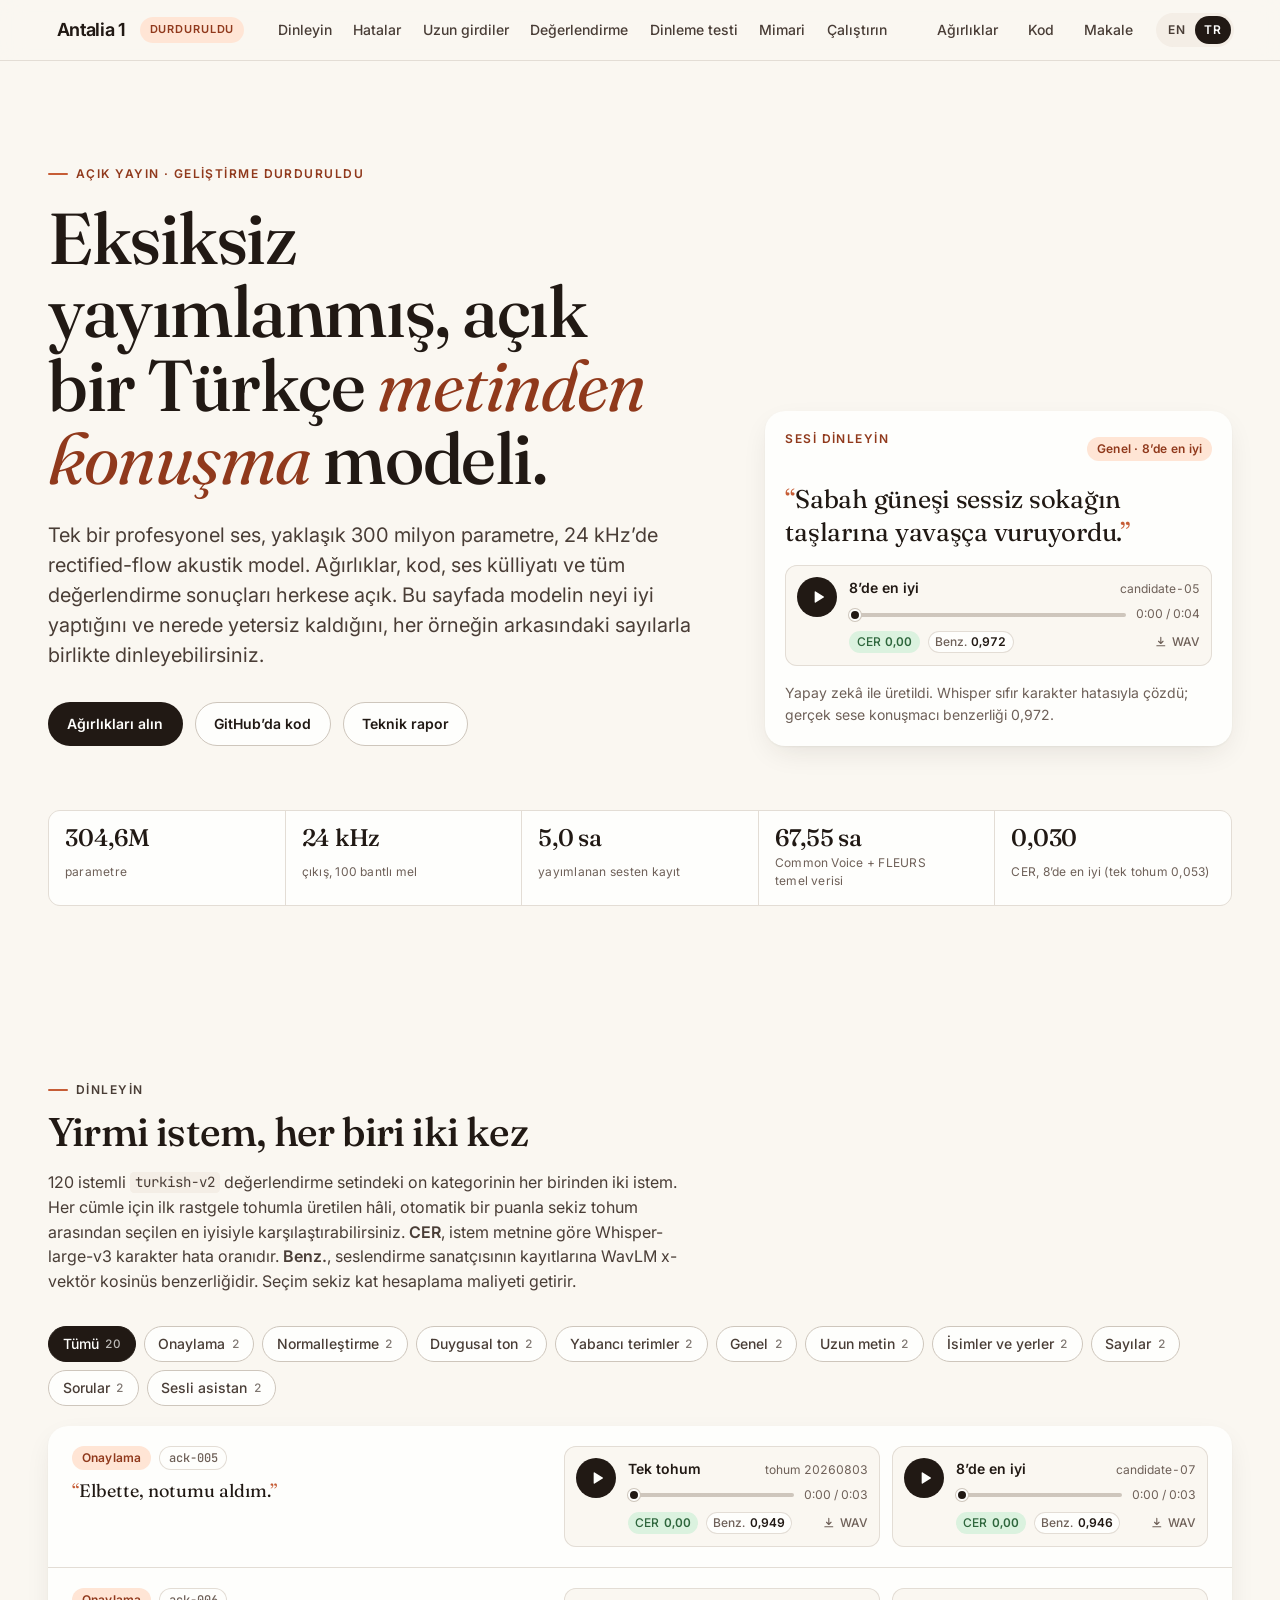
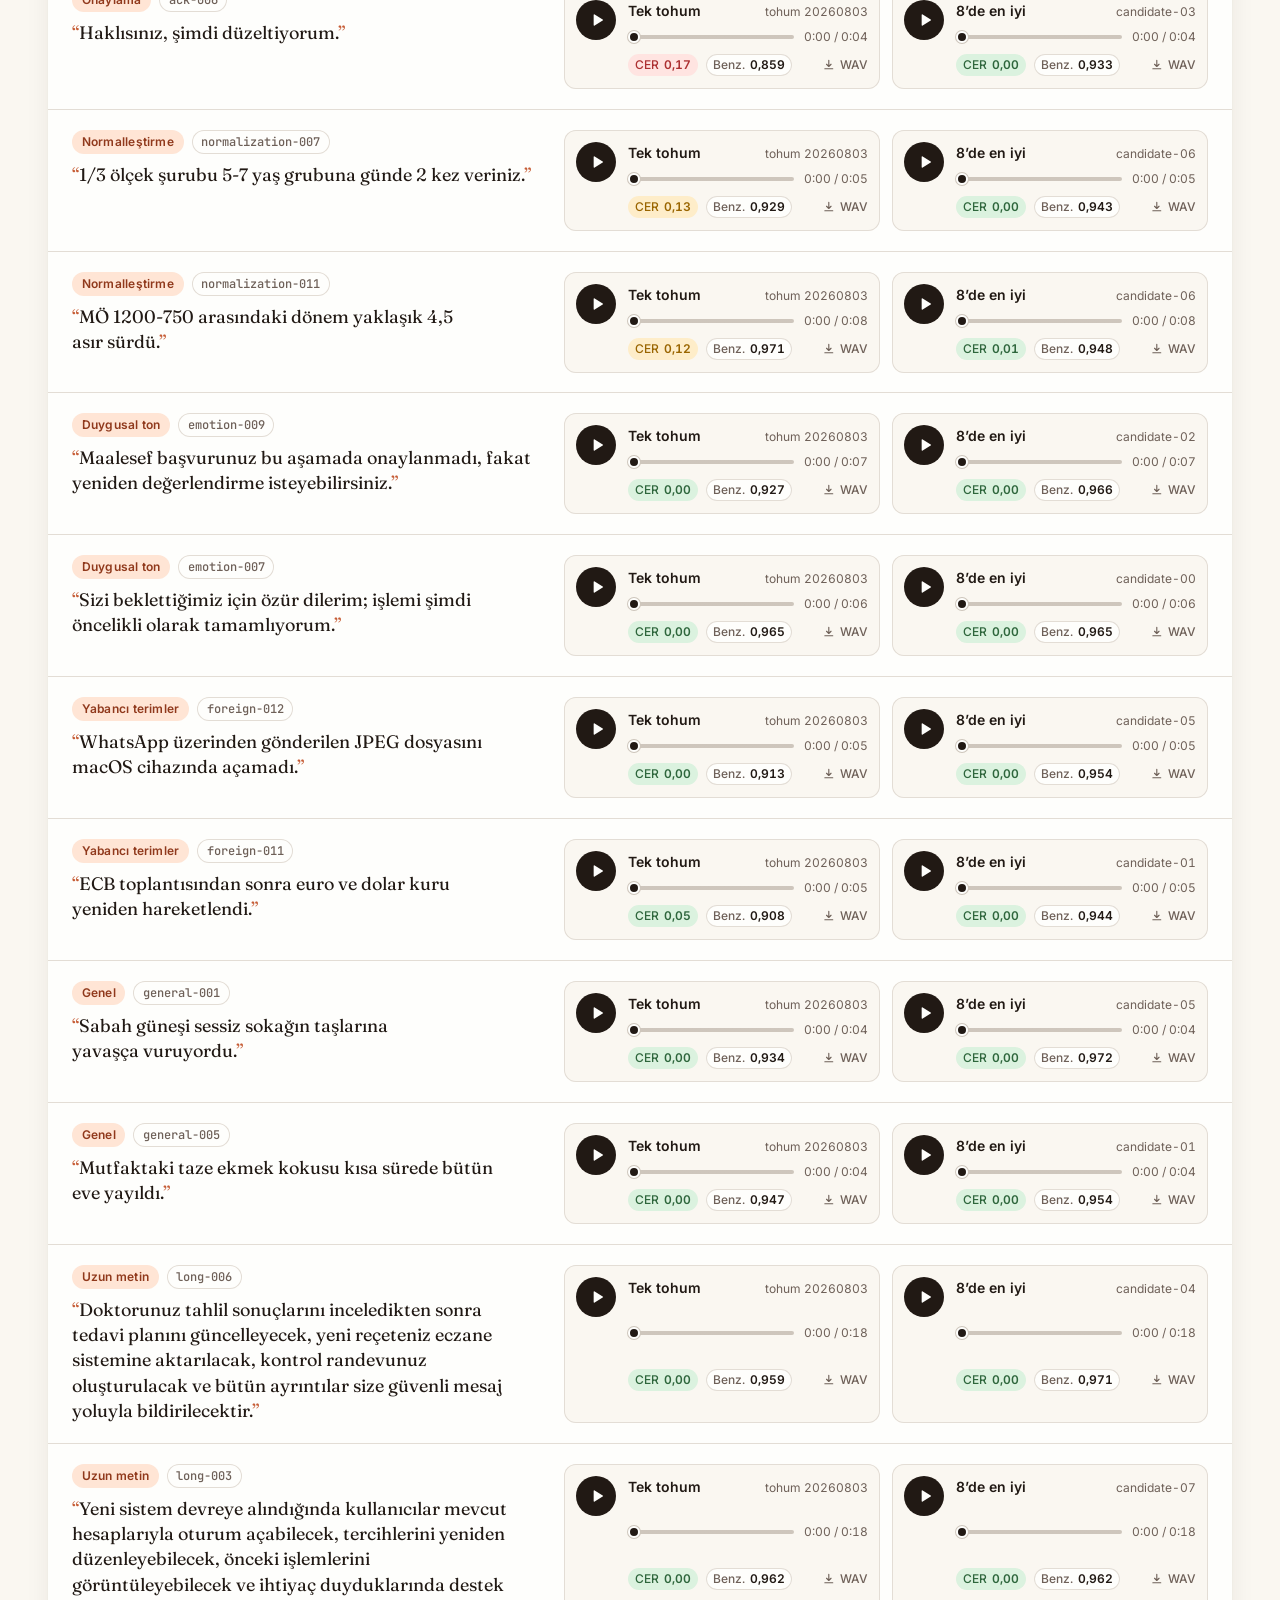
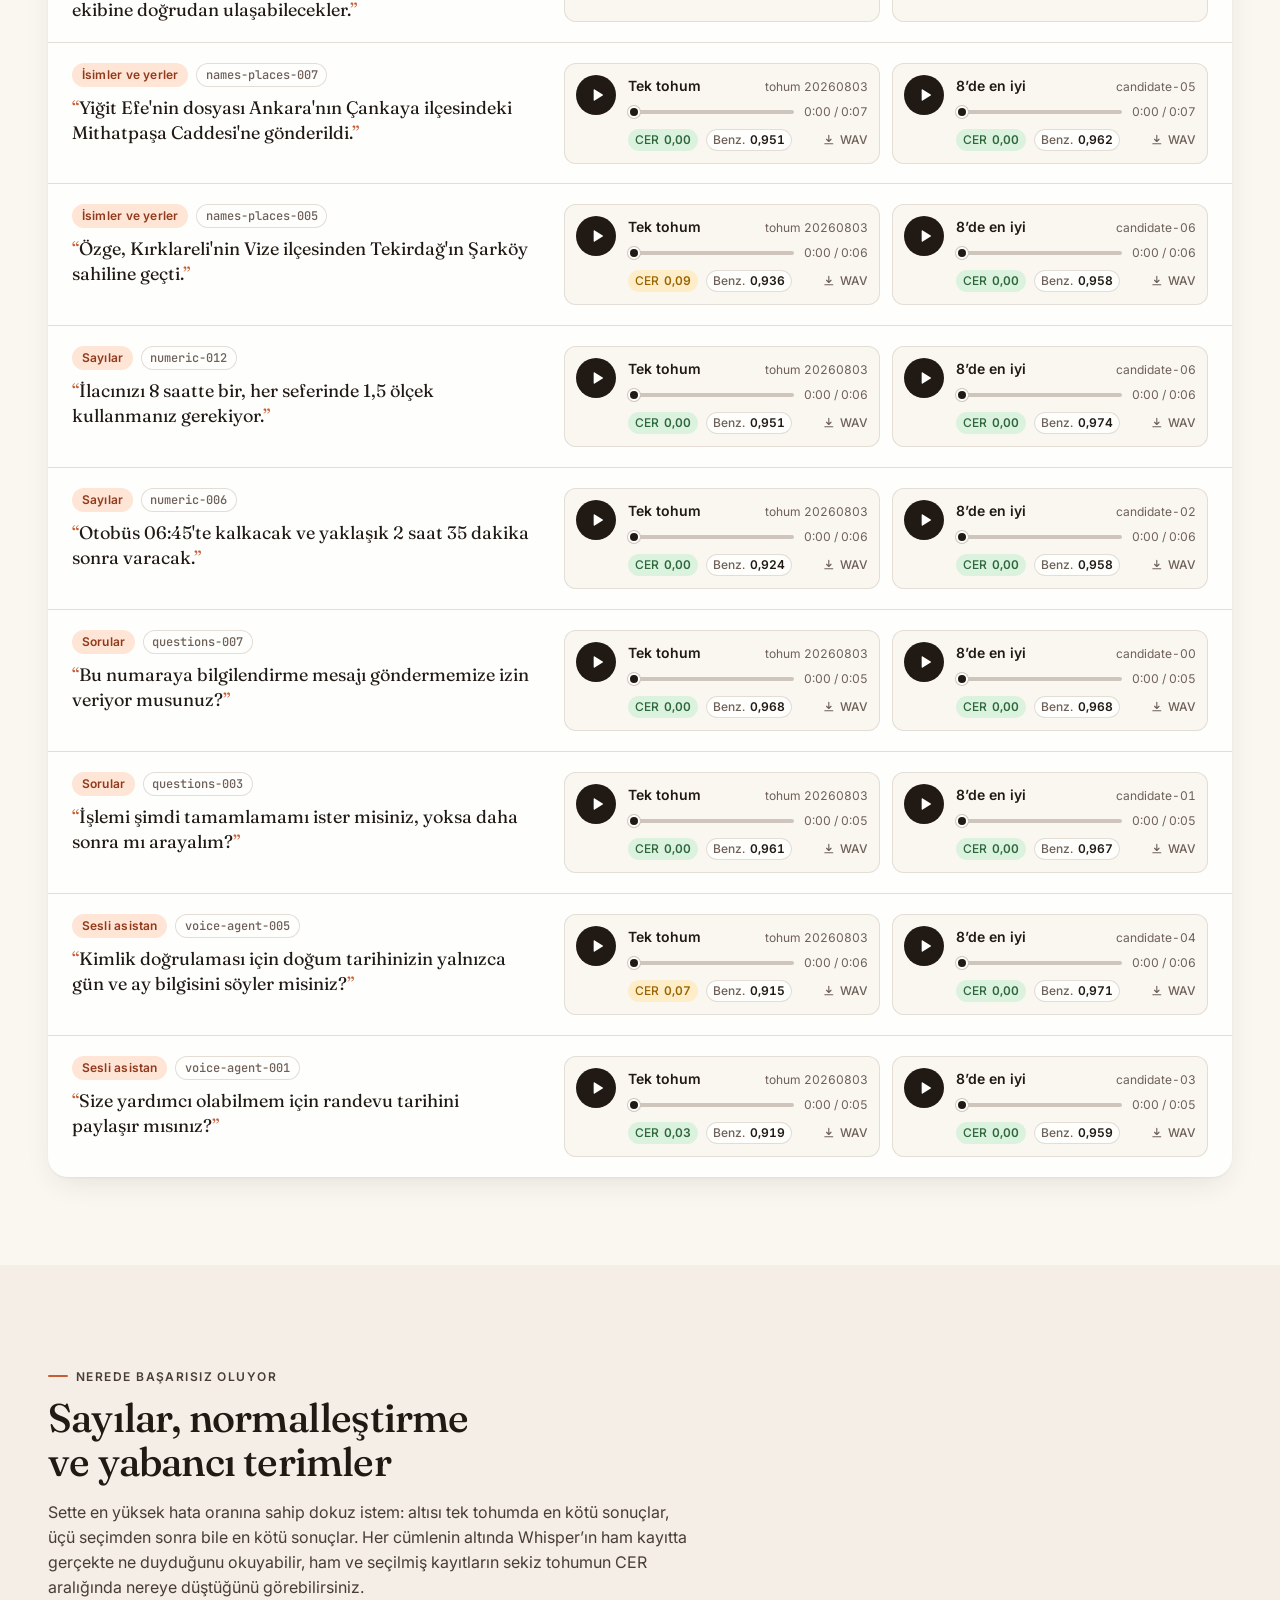
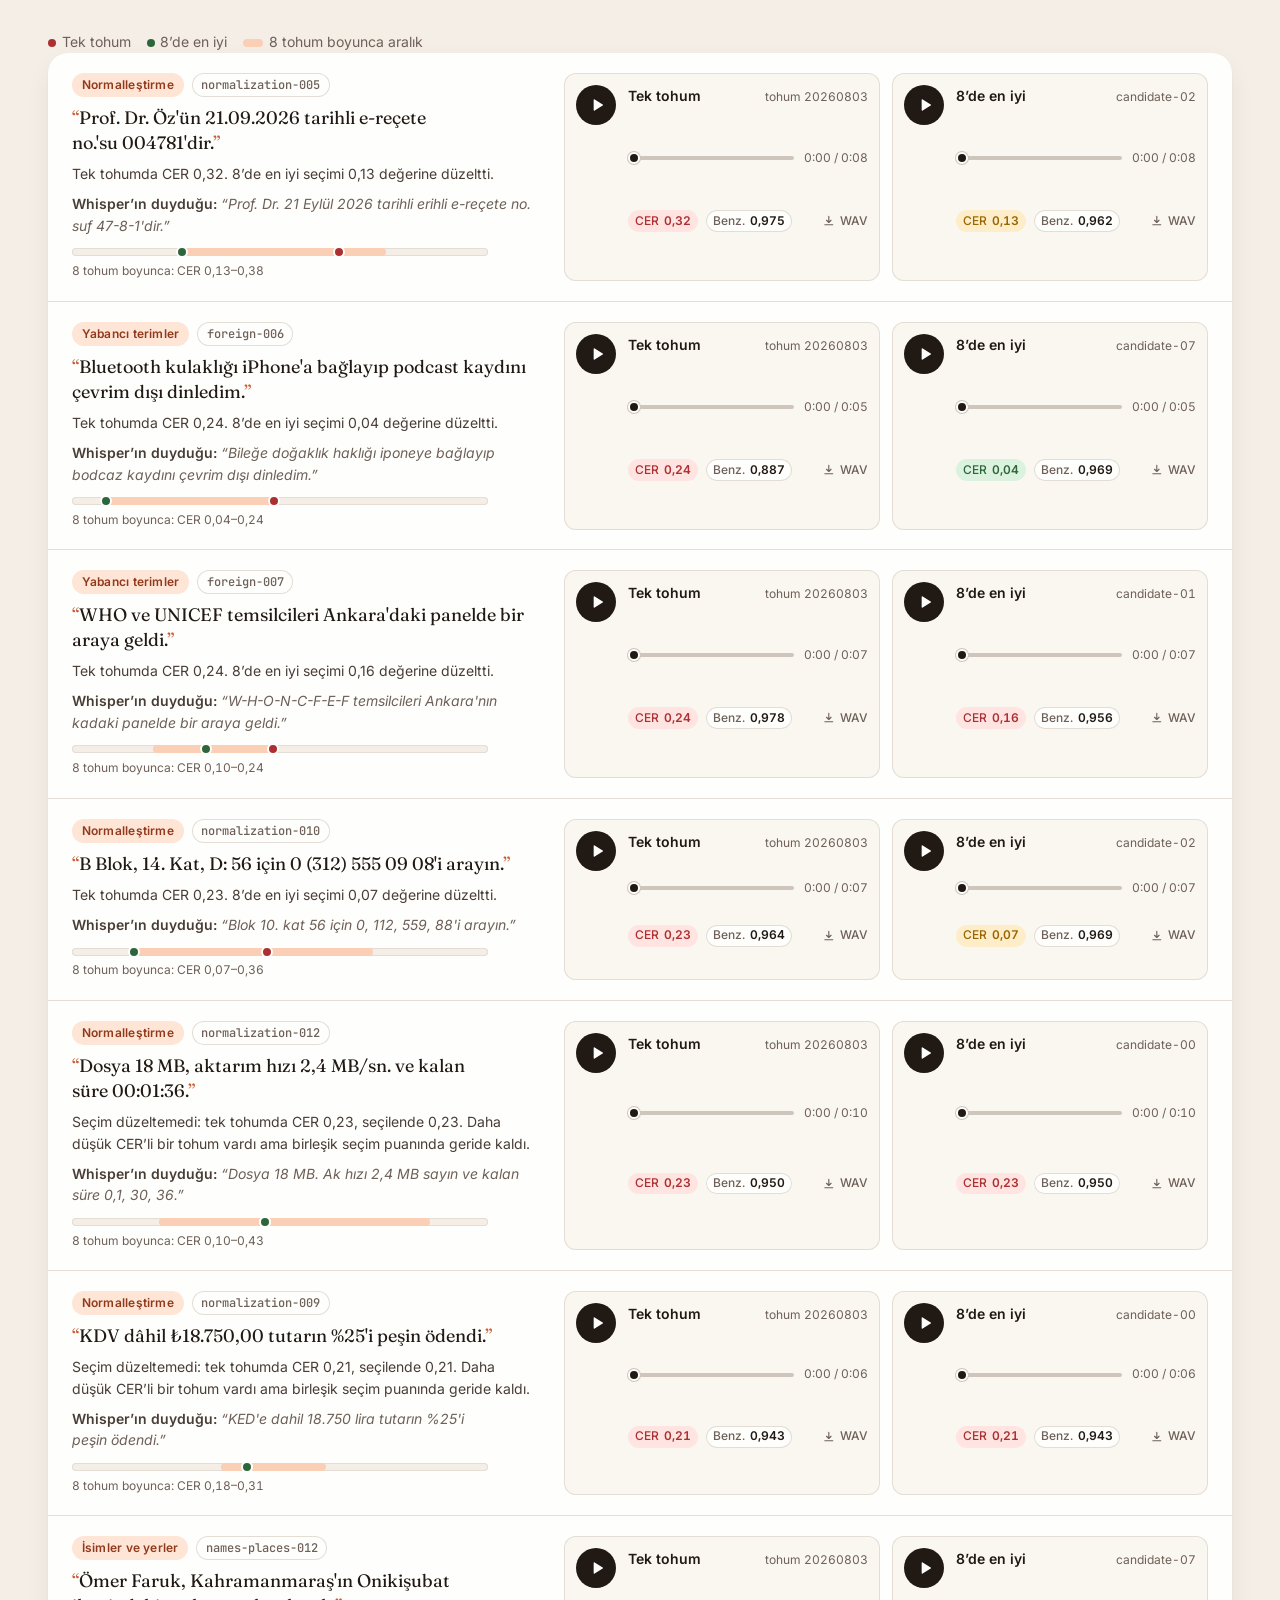
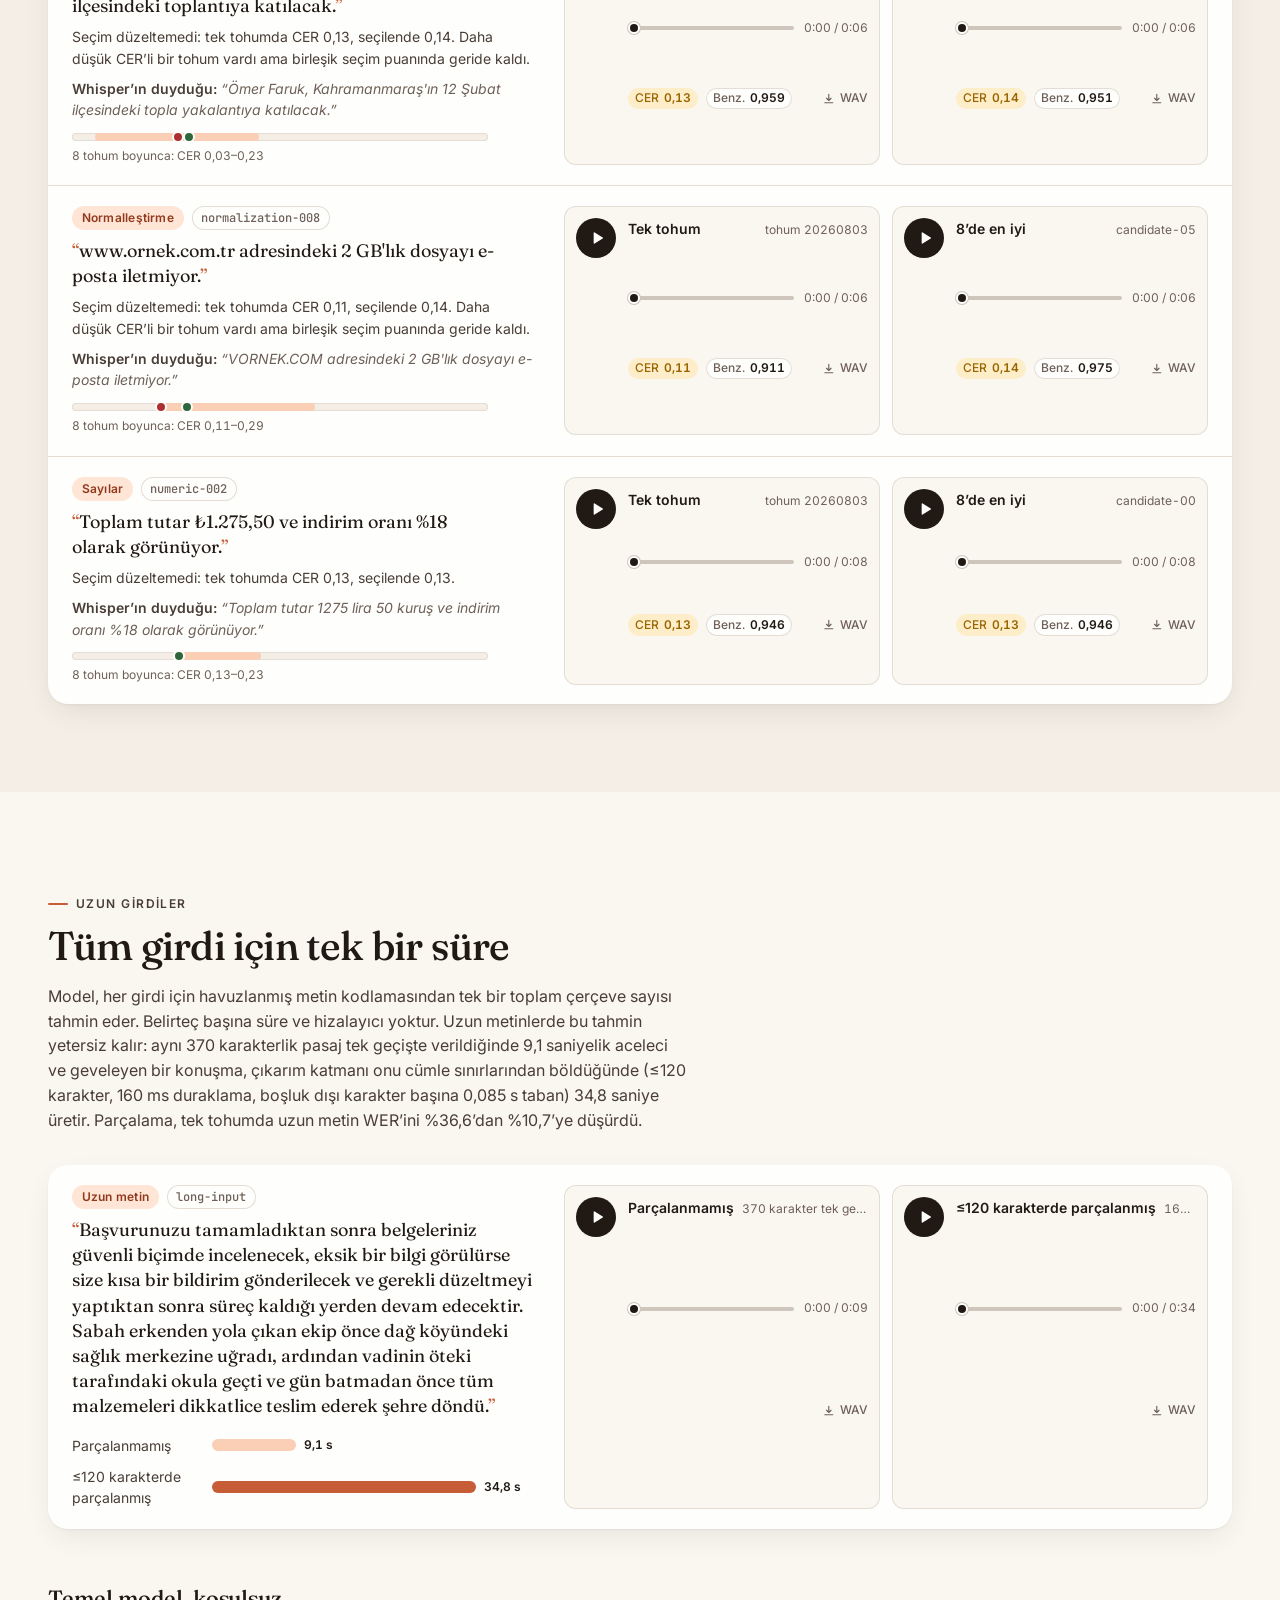
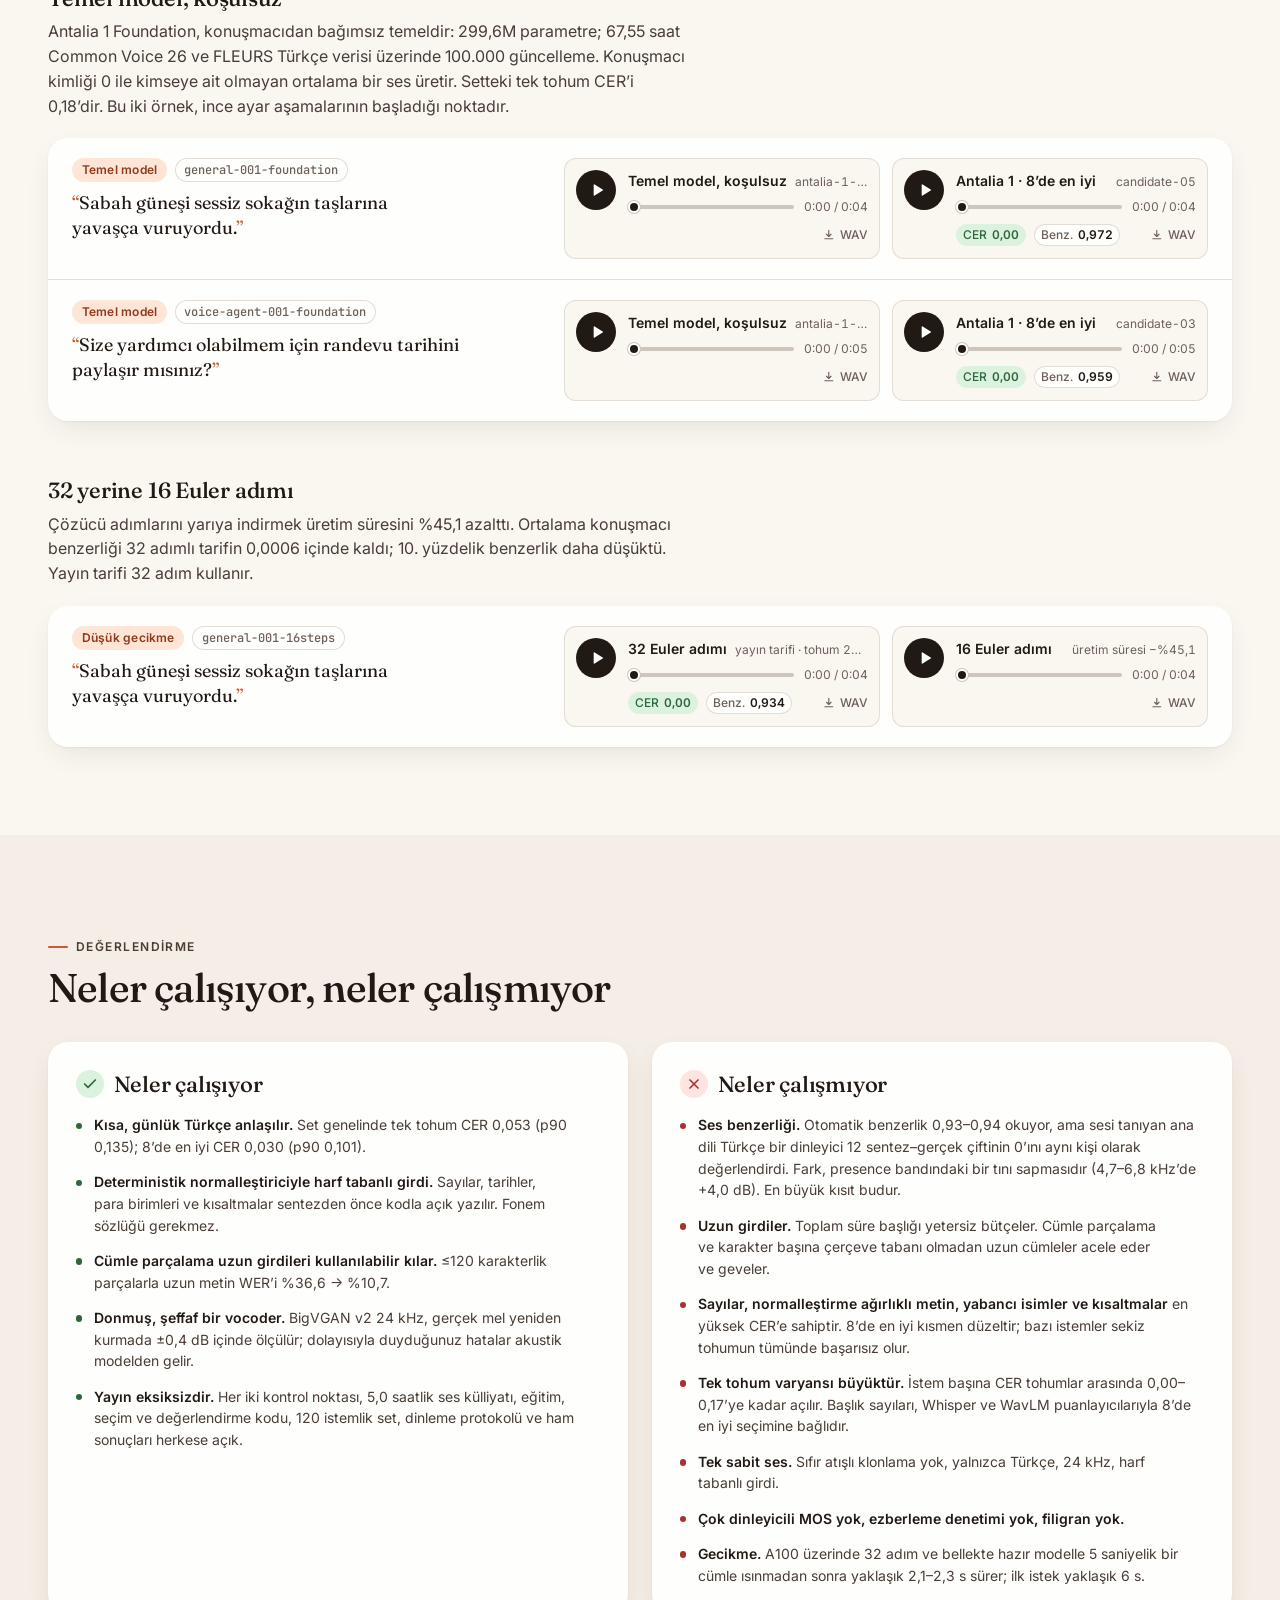
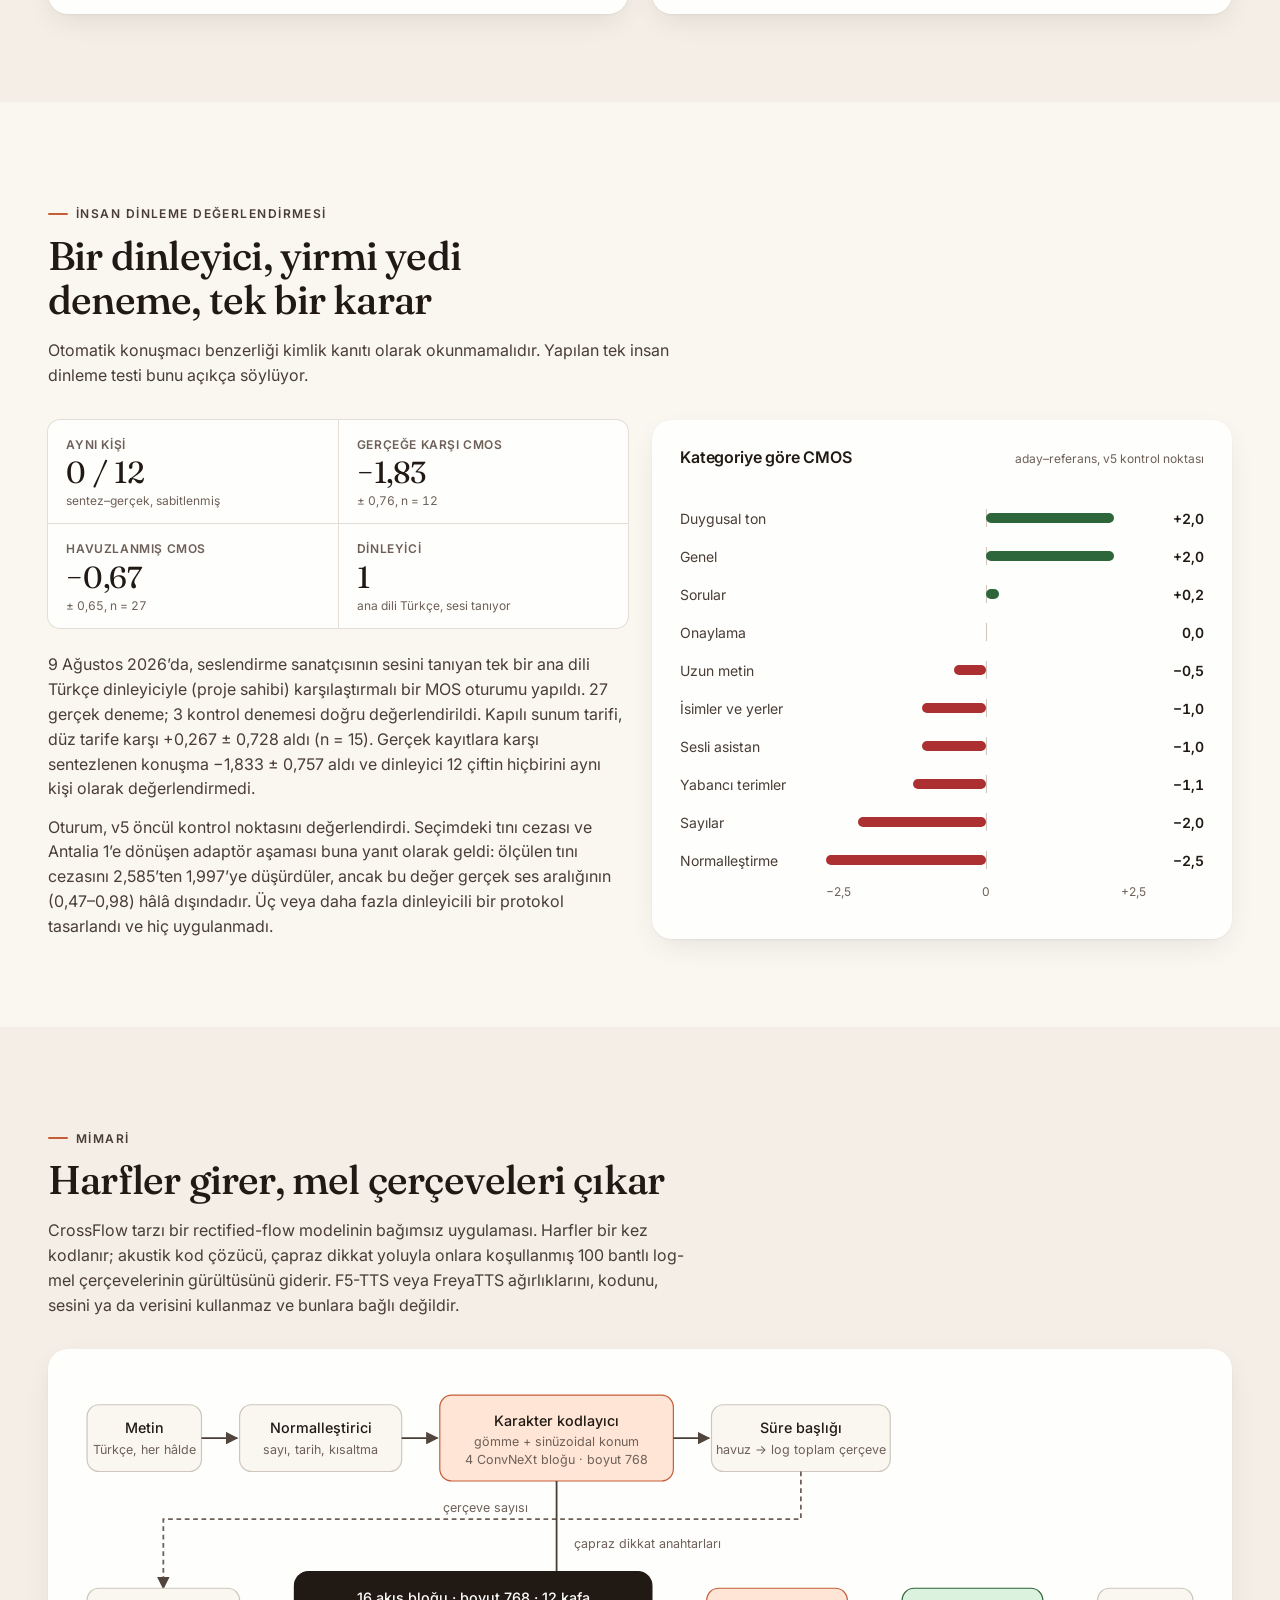
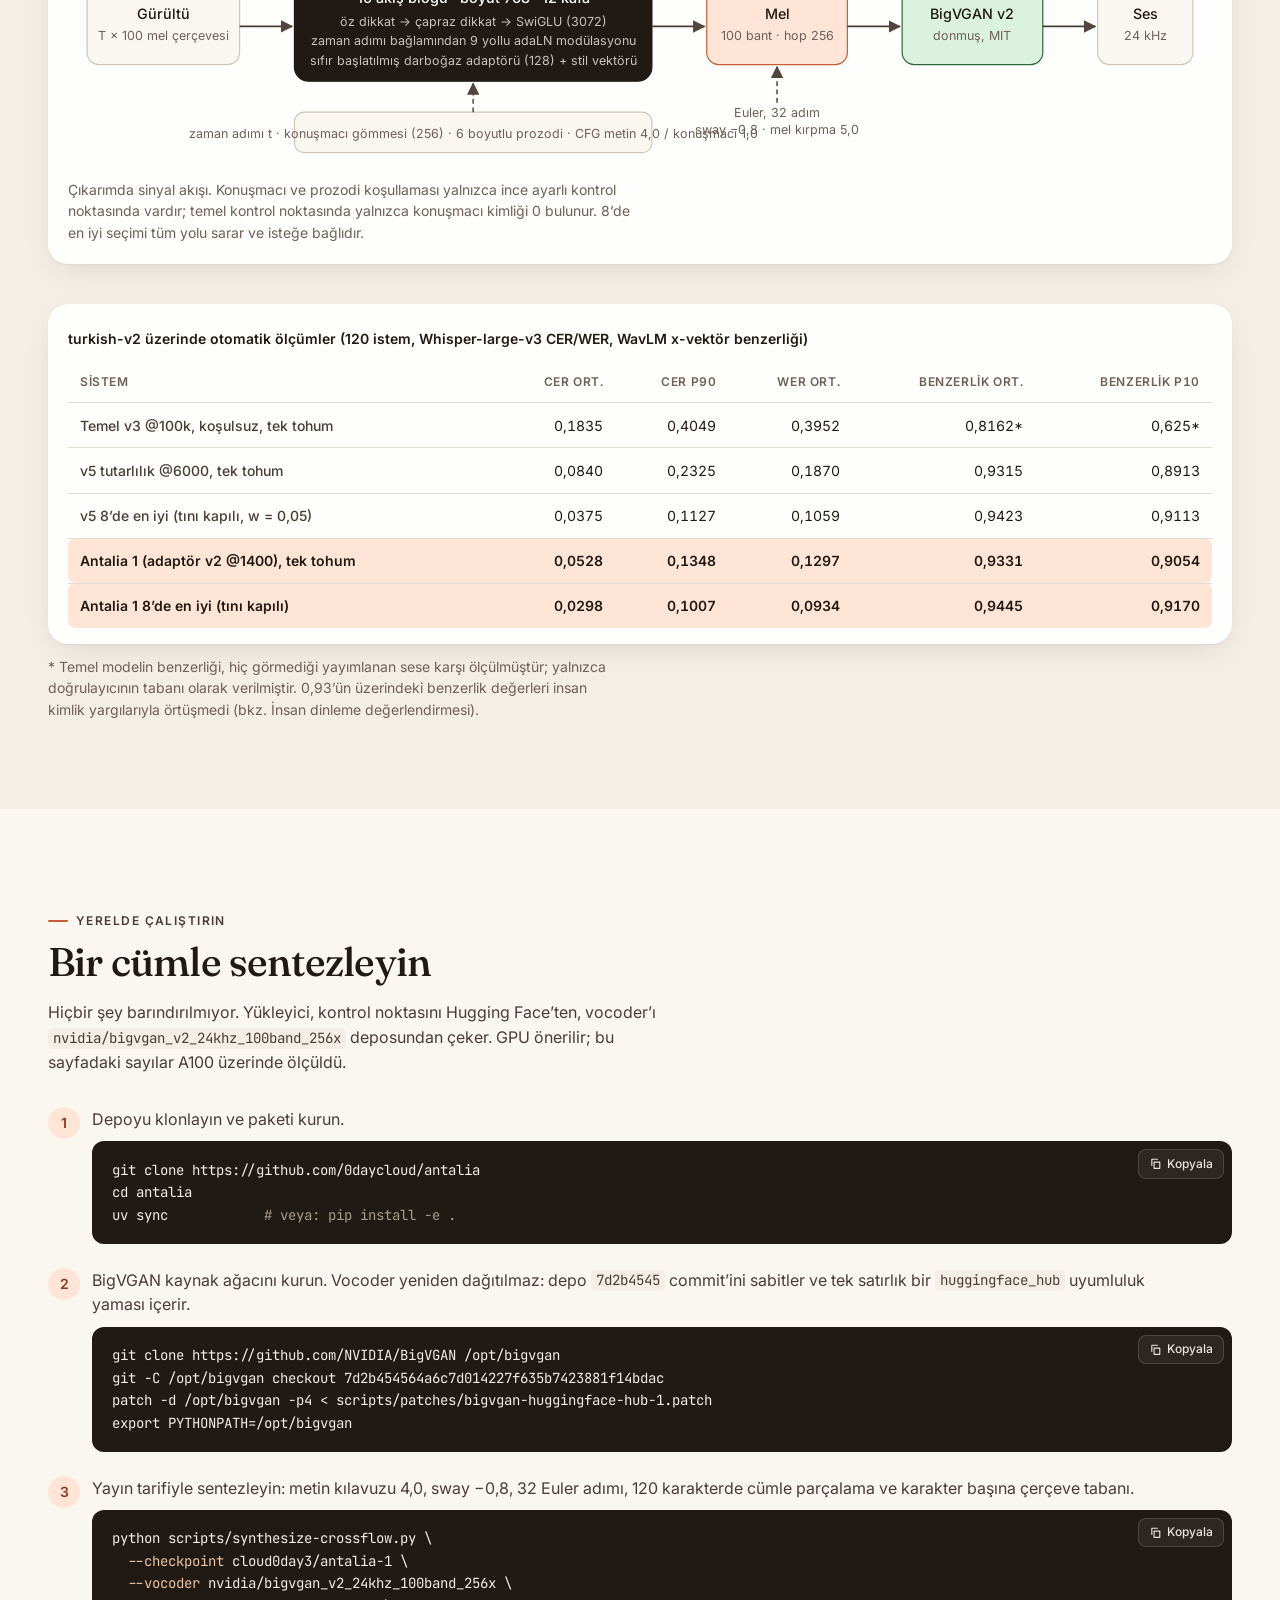
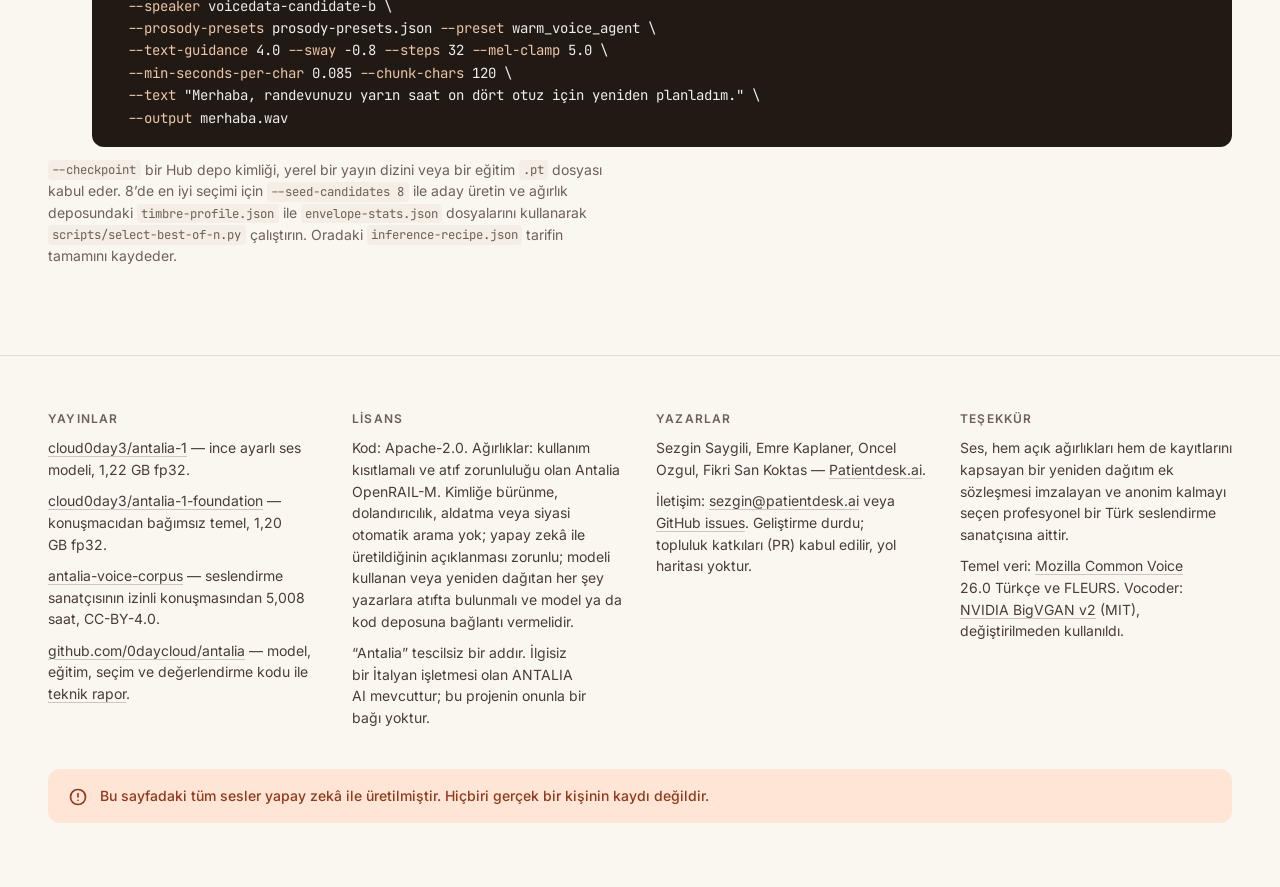
==== commit 20f9bfea: "Require attribution in the weights license The Antalia Open RAIL-M license now carries an attributio" ====
--- a/site/tr/index.html
+++ b/site/tr/index.html
@@ -393,7 +393,7 @@
         </div>
         <div>
           <h2>Lisans</h2>
-          <p>Kod: Apache-2.0. Ağırlıklar: kullanım kısıtlamalı OpenRAIL-M. Kimliğe bürünme, dolandırıcılık, aldatma veya siyasi otomatik arama yok; yapay zekâ ile üretildiğinin açıklanması zorunlu.</p>
+          <p>Kod: Apache-2.0. Ağırlıklar: kullanım kısıtlamalı ve atıf zorunluluğu olan Antalia OpenRAIL-M. Kimliğe bürünme, dolandırıcılık, aldatma veya siyasi otomatik arama yok; yapay zekâ ile üretildiğinin açıklanması zorunlu; modeli kullanan veya yeniden dağıtan her şey yazarlara atıfta bulunmalı ve model ya da kod deposuna bağlantı vermelidir.</p>
           <p>“Antalia” tescilsiz bir addır. İlgisiz bir İtalyan işletmesi olan ANTALIA AI mevcuttur; bu projenin onunla bir bağı yoktur.</p>
         </div>
         <div>
